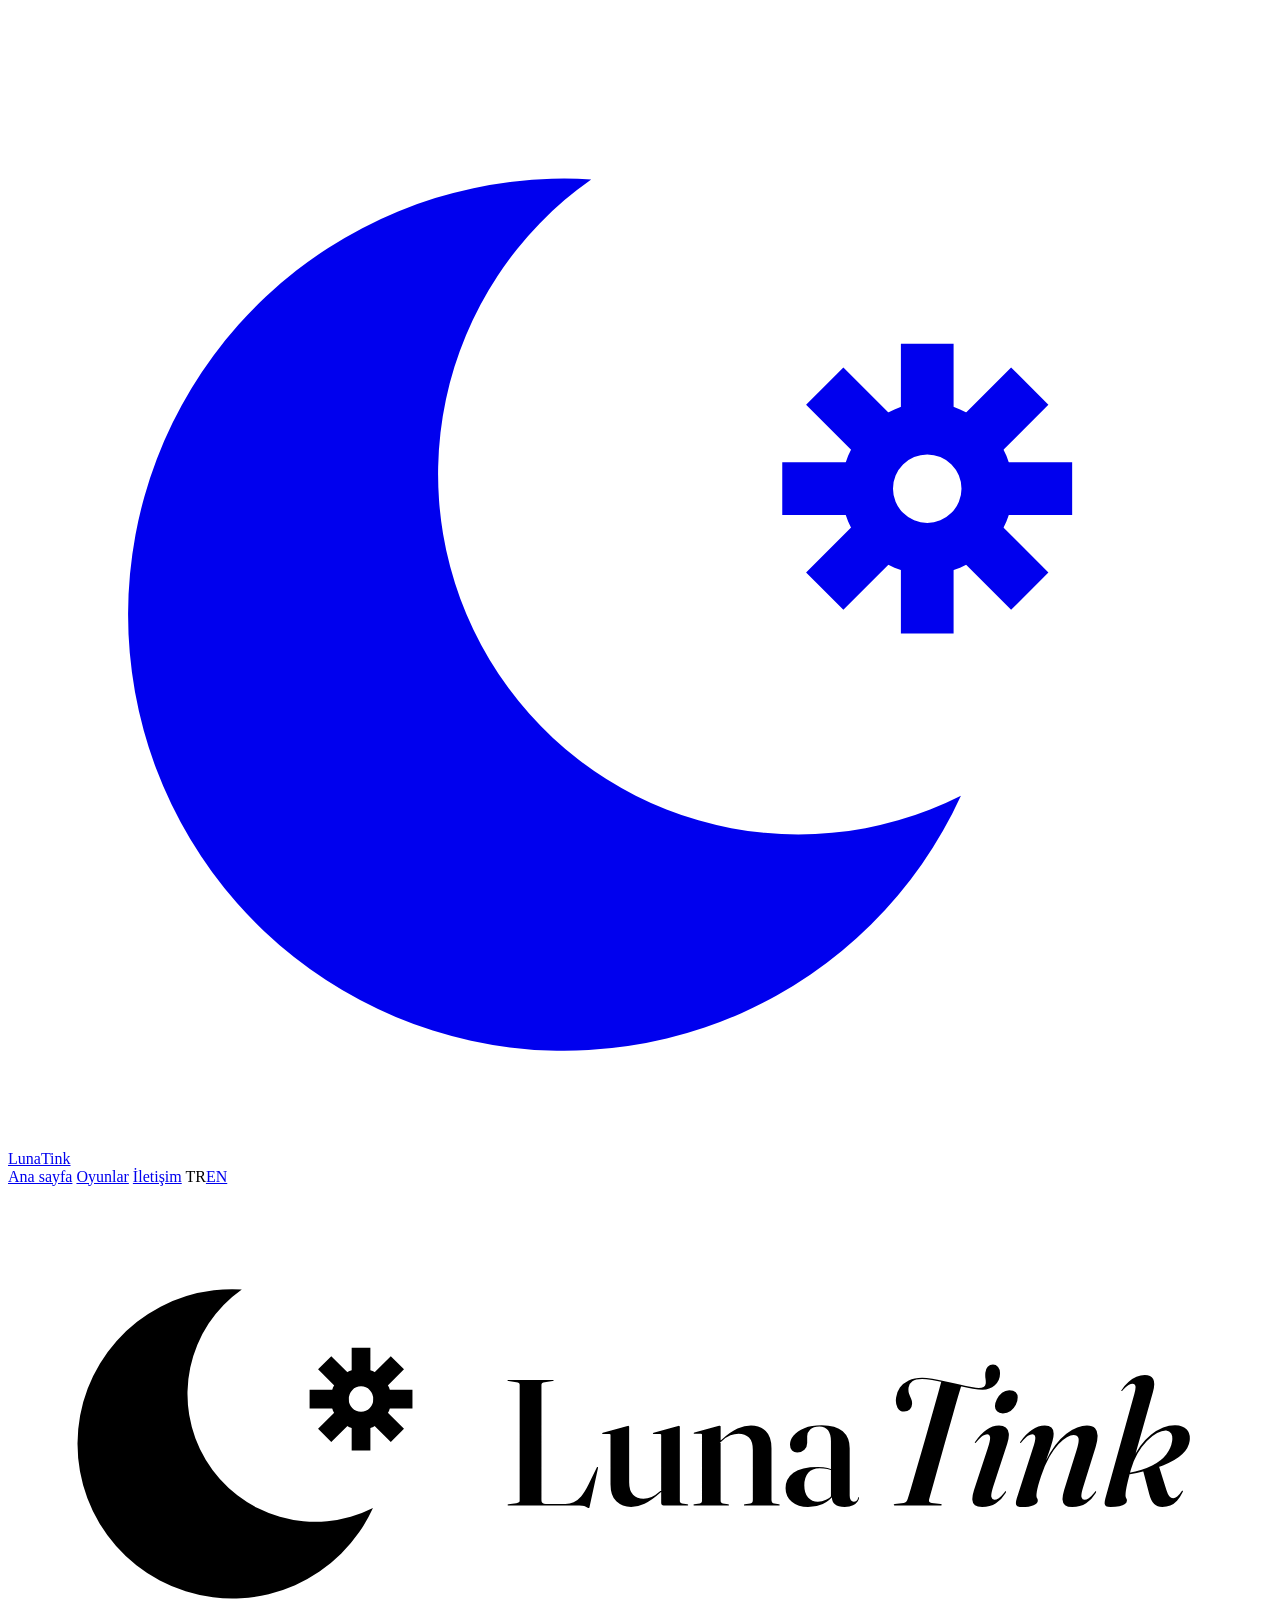
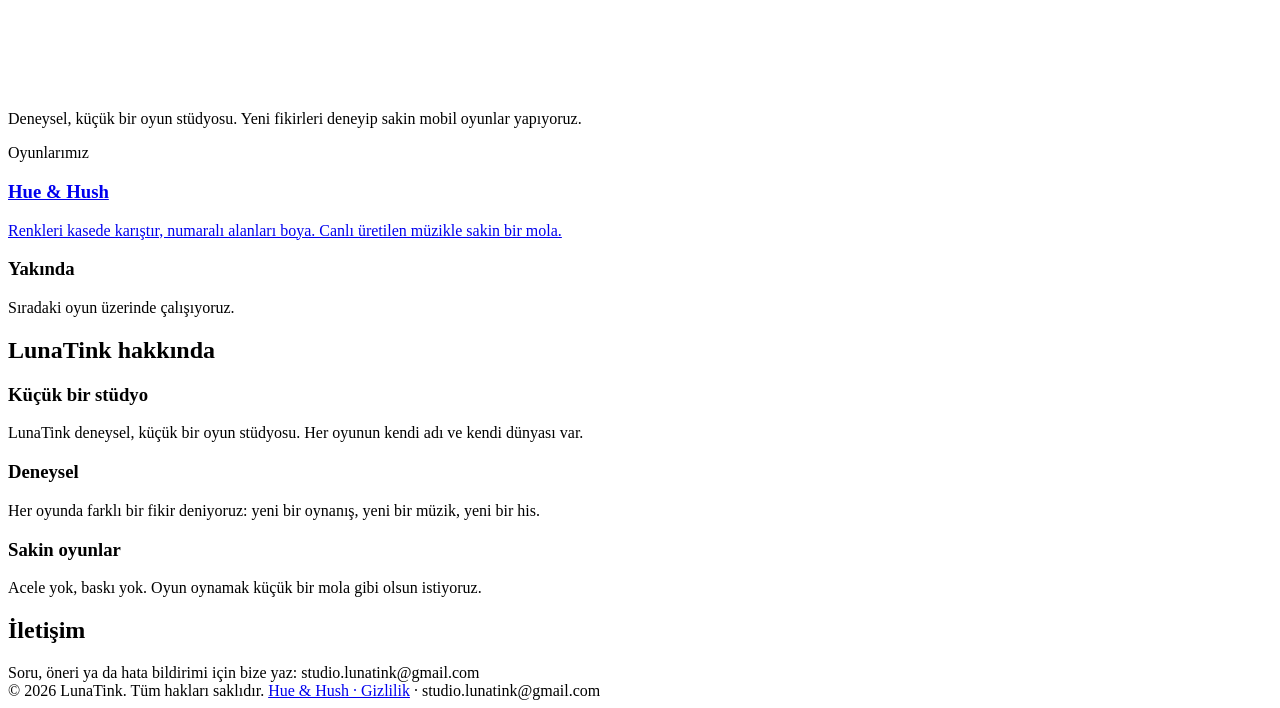
==== index.html @ 4325a214 "Add files via upload" ====
<!doctype html>
<html lang="tr">
<head>
<meta charset="utf-8">
<meta name="viewport" content="width=device-width,initial-scale=1,viewport-fit=cover">
<title>LunaTink · Deneysel, küçük bir oyun stüdyosu</title>
<meta name="description" content="Deneysel, küçük bir oyun stüdyosu. Yeni fikirleri deneyip sakin mobil oyunlar yapıyoruz.">
<meta property="og:title" content="LunaTink · Deneysel, küçük bir oyun stüdyosu">
<meta property="og:description" content="Deneysel, küçük bir oyun stüdyosu. Yeni fikirleri deneyip sakin mobil oyunlar yapıyoruz.">
<meta property="og:image" content="assets/og-image.png">
<meta name="theme-color" content="#1c1a3a">
<link rel="alternate" hreflang="en" href="en/index.html">
<link rel="icon" href="assets/favicon.svg" type="image/svg+xml">
<link rel="icon" href="assets/favicon-48.png" sizes="48x48" type="image/png">
<link rel="apple-touch-icon" href="assets/icon-192.png">
<link rel="preconnect" href="https://fonts.googleapis.com">
<link rel="preconnect" href="https://fonts.gstatic.com" crossorigin>
<link rel="stylesheet" href="https://fonts.googleapis.com/css2?family=Fraunces:opsz,wght@9..144,500;9..144,700&family=Outfit:wght@400;600;700&display=swap">
<link rel="stylesheet" href="assets/style.css">
</head>
<body>
<header class="wrap top">
  <a class="brand" href="index.html"><svg class="sym" viewBox="0 0 200 180" aria-hidden="true"><path d="M150.78 124.63 A69.00 69.00 0 1 1 92.28 27.13 A57.00 57.00 0 0 0 150.78 124.63Z" fill="currentColor"/><path d="M141.28 53.11 L149.62 53.11 L149.62 64.58 L141.28 64.58Z M158.72 56.88 L164.62 62.78 L156.51 70.89 L150.61 64.99Z M168.38 71.88 L168.38 80.22 L156.92 80.22 L156.92 71.88Z M164.62 89.32 L158.72 95.22 L150.61 87.11 L156.51 81.21Z M149.62 98.98 L141.28 98.98 L141.28 87.52 L149.62 87.52Z M132.18 95.22 L126.28 89.32 L134.39 81.21 L140.29 87.11Z M122.51 80.22 L122.51 71.88 L133.98 71.88 L133.98 80.22Z M126.28 62.78 L132.18 56.88 L140.29 64.99 L134.39 70.89Z" fill="currentColor"/><path d="M131.90 76.05 a13.55 13.55 0 1 0 27.11 0 a13.55 13.55 0 1 0 -27.11 0Z M140.03 76.05 a5.42 5.42 0 1 1 10.84 0 a5.42 5.42 0 1 1 -10.84 0Z" fill="currentColor" fill-rule="evenodd"/></svg><span>LunaTink</span></a>
  <nav aria-label="Menu">
    <a href="index.html" aria-current="page">Ana sayfa</a>
    <a href="oyunlar.html">Oyunlar</a>
    <a href="index.html#contact">İletişim</a>
    <span class="lang"><span>TR</span><a href="en/index.html" hreflang="en">EN</a></span>
  </nav>
</header>
<main class="wrap">
<section class="hero"><svg class="logo" viewBox="0 0 451 180" role="img" aria-label="LunaTink"><path d="M130.22 114.91 A55.20 55.20 0 1 1 83.42 36.91 A45.60 45.60 0 0 0 130.22 114.91Z" fill="currentColor"/><path d="M122.62 57.69 L129.30 57.69 L129.30 66.87 L122.62 66.87Z M136.58 60.71 L141.29 65.42 L134.81 71.91 L130.09 67.19Z M144.31 72.70 L144.31 79.38 L135.13 79.38 L135.13 72.70Z M141.29 86.66 L136.58 91.37 L130.09 84.89 L134.81 80.17Z M129.30 94.39 L122.62 94.39 L122.62 85.21 L129.30 85.21Z M115.34 91.37 L110.63 86.66 L117.11 80.17 L121.83 84.89Z M107.61 79.38 L107.61 72.70 L116.79 72.70 L116.79 79.38Z M110.63 65.42 L115.34 60.71 L121.83 67.19 L117.11 71.91Z" fill="currentColor"/><path d="M115.12 76.04 a10.84 10.84 0 1 0 21.68 0 a10.84 10.84 0 1 0 -21.68 0Z M121.62 76.04 a4.34 4.34 0 1 1 8.67 0 a4.34 4.34 0 1 1 -8.67 0Z" fill="currentColor" fill-rule="evenodd"/><path d="M194.304 69.616 191.52 70.032Q190.944 70.096 190.64 70.304Q190.336 70.512 190.336 70.896V112.144Q190.336 112.816 190.736 113.12Q191.136 113.424 191.904 113.424H198.912Q200.448 113.424 201.808 112.84800000000001Q203.168 112.272 204.48000000000002 110.768Q205.792 109.264 207.168 106.448L210.048 100.496Q210.144 100.336 210.208 100.27199999999999Q210.272 100.208 210.368 100.24Q210.496 100.24 210.52800000000002 100.368Q210.56 100.496 210.496 100.72L207.552 114.256Q207.456 114.672 207.40800000000002 114.78399999999999Q207.36 114.896 207.264 114.896Q207.072 114.896 206.656 114.672Q206.24 114.448 205.584 114.22399999999999Q204.928 114.0 203.904 114.0H178.528Q178.4 114.0 178.32 113.936Q178.24 113.872 178.24 113.808Q178.24 113.616 178.592 113.584L181.376 113.168Q181.984 113.072 182.272 112.88Q182.56 112.688 182.56 112.304V70.896Q182.56 70.512 182.272 70.304Q181.984 70.096 181.376 70.032L178.592 69.616Q178.24 69.55199999999999 178.24 69.392Q178.24 69.29599999999999 178.32 69.24799999999999Q178.4 69.19999999999999 178.528 69.19999999999999H194.368Q194.528 69.19999999999999 194.59199999999998 69.24799999999999Q194.656 69.29599999999999 194.656 69.392Q194.656 69.55199999999999 194.304 69.616ZM233.056 113.008V108.944V108.784V88.88Q233.056 88.688 232.96 88.592Q232.864 88.496 232.64 88.496H230.368Q230.24 88.496 230.176 88.43199999999999Q230.112 88.368 230.112 88.27199999999999Q230.112 88.176 230.176 88.128Q230.24 88.08 230.368 88.048L238.784 85.68Q239.04 85.616 239.152 85.6Q239.264 85.584 239.392 85.584Q239.552 85.584 239.632 85.68Q239.712 85.776 239.712 85.936V112.304Q239.712 112.688 239.88799999999998 112.928Q240.064 113.168 240.48 113.264L242.368 113.552Q242.56 113.584 242.624 113.648Q242.688 113.712 242.688 113.808Q242.688 113.872 242.624 113.936Q242.56 114.0 242.432 114.0H233.92Q233.504 114.0 233.28 113.744Q233.056 113.488 233.056 113.008ZM214.976 106.384V88.88Q214.976 88.688 214.88 88.592Q214.784 88.496 214.56 88.496H212.256Q212.128 88.496 212.064 88.43199999999999Q212.0 88.368 212.0 88.27199999999999Q212.0 88.176 212.07999999999998 88.128Q212.16 88.08 212.256 88.048L220.736 85.68Q220.992 85.616 221.10399999999998 85.6Q221.216 85.584 221.312 85.584Q221.472 85.584 221.55200000000002 85.68Q221.632 85.776 221.632 85.936V105.712Q221.632 108.752 223.024 110.16Q224.416 111.568 226.72 111.568Q228.16 111.568 229.648 110.94399999999999Q231.136 110.32 232.64 108.944L233.728 107.952L234.016 108.272L232.89600000000002 109.264Q229.664 112.176 227.12 113.344Q224.576 114.512 222.336 114.512Q219.136 114.512 217.05599999999998 112.52799999999999Q214.976 110.544 214.976 106.384ZM254.27200000000002 85.872V112.304Q254.27200000000002 112.688 254.464 112.928Q254.656 113.168 255.04000000000002 113.264L256.928 113.552Q257.248 113.616 257.248 113.808Q257.248 114.0 256.992 114.0H244.8Q244.73600000000002 114.0 244.656 113.936Q244.57600000000002 113.872 244.57600000000002 113.808Q244.57600000000002 113.744 244.64000000000001 113.68Q244.704 113.616 244.864 113.584L246.848 113.264Q247.264 113.168 247.44 112.928Q247.616 112.688 247.616 112.336V88.816Q247.616 88.624 247.536 88.52799999999999Q247.45600000000002 88.432 247.23200000000003 88.432H244.92800000000003Q244.8 88.432 244.73600000000002 88.368Q244.67200000000003 88.304 244.67200000000003 88.208Q244.67200000000003 88.112 244.752 88.064Q244.83200000000002 88.01599999999999 244.92800000000003 87.984L253.376 85.616Q253.632 85.55199999999999 253.74400000000003 85.536Q253.85600000000002 85.52 253.95200000000003 85.52Q254.11200000000002 85.52 254.192 85.616Q254.27200000000002 85.712 254.27200000000002 85.872ZM253.66400000000002 91.952 253.376 91.664 254.496 90.64Q257.76 87.696 260.304 86.56Q262.848 85.424 265.088 85.424Q268.288 85.424 270.352 87.392Q272.416 89.36 272.416 93.55199999999999V112.08Q272.416 112.592 272.672 112.912Q272.928 113.232 273.44 113.328L275.072 113.584Q275.232 113.616 275.29600000000005 113.664Q275.36 113.712 275.36 113.808Q275.36 113.872 275.29600000000005 113.936Q275.232 114.0 275.10400000000004 114.0H262.848Q262.56 114.0 262.56 113.808Q262.56 113.616 262.91200000000003 113.552L264.86400000000003 113.264Q265.408 113.168 265.584 112.84800000000001Q265.76 112.528 265.76 112.08V94.224Q265.76 91.152 264.384 89.75999999999999Q263.00800000000004 88.368 260.672 88.368Q259.232 88.368 257.76 88.976Q256.288 89.584 254.752 90.992ZM293.95200000000006 111.024V110.768L293.63200000000006 111.056V91.12Q293.63200000000006 88.52799999999999 292.59200000000004 87.16799999999999Q291.552 85.80799999999999 289.53600000000006 85.80799999999999Q287.29600000000005 85.80799999999999 286.22400000000005 86.89599999999999Q285.15200000000004 87.984 285.15200000000004 89.264V91.664Q285.15200000000004 93.104 284.1600000000001 94.08Q283.16800000000006 95.056 281.6 95.056Q280.48 95.056 279.744 94.352Q279.00800000000004 93.648 279.00800000000004 92.24Q279.00800000000004 90.576 280.30400000000003 89.008Q281.6 87.44 284.12800000000004 86.416Q286.65600000000006 85.392 290.336 85.392Q295.36 85.392 297.84000000000003 87.55199999999999Q300.32000000000005 89.712 300.32000000000005 93.616V110.416Q300.32000000000005 111.632 300.73600000000005 112.16Q301.15200000000004 112.688 301.76000000000005 112.688Q302.336 112.688 302.784 112.336Q303.232 111.984 303.32800000000003 111.216Q303.36 111.088 303.408 111.056Q303.456 111.024 303.48800000000006 111.024Q303.58400000000006 111.024 303.61600000000004 111.056Q303.648 111.088 303.648 111.216Q303.648 111.76 303.136 112.54400000000001Q302.624 113.328 301.504 113.936Q300.384 114.544 298.528 114.544Q296.16 114.544 295.05600000000004 113.568Q293.95200000000006 112.592 293.95200000000006 111.024ZM277.44000000000005 107.824Q277.44000000000005 104.432 280.24 102.336Q283.04 100.24 288.96000000000004 100.24Q291.07200000000006 100.24 292.44800000000004 100.63999999999999Q293.824 101.03999999999999 294.97600000000006 101.648L294.752 101.872Q293.6 101.328 292.35200000000003 101.00800000000001Q291.10400000000004 100.688 289.56800000000004 100.688Q286.944 100.688 285.53600000000006 102.32Q284.12800000000004 103.952 284.12800000000004 106.832Q284.12800000000004 109.616 285.47200000000004 111.136Q286.81600000000003 112.656 288.96000000000004 112.656Q290.432 112.656 291.872 111.98400000000001Q293.312 111.312 294.27200000000005 110.064L294.59200000000004 110.256Q293.184 112.336 290.736 113.45599999999999Q288.288 114.576 285.47200000000004 114.576Q281.88800000000003 114.576 279.66400000000004 112.68799999999999Q277.44000000000005 110.8 277.44000000000005 107.824Z" fill="currentColor"/><path d="M326.15999999999997 68.432Q327.568 68.432 329.808 68.80000000000001Q332.048 69.168 334.608 69.712Q337.168 70.256 339.568 70.8Q341.968 71.344 343.808 71.71199999999999Q345.648 72.08 346.352 72.08Q347.472 72.08 348.096 71.696Q348.71999999999997 71.312 348.848 70.544Q348.944 69.80799999999999 348.784 68.816Q348.624 67.824 348.71999999999997 66.64Q348.816 65.29599999999999 349.568 64.512Q350.32 63.728 351.44 63.728Q352.528 63.728 353.264 64.592Q354.0 65.45599999999999 353.968 66.928Q353.936 69.52 352.11199999999997 71.104Q350.288 72.688 347.76 72.688Q346.384 72.688 344.224 72.304Q342.06399999999996 71.92 339.52 71.344Q336.976 70.768 334.432 70.19200000000001Q331.888 69.616 329.712 69.232Q327.536 68.848 326.128 68.848Q323.856 68.848 322.688 69.632Q321.52 70.416 321.328 71.888Q321.168 73.19999999999999 321.504 74.14399999999999Q321.84 75.088 322.24 75.92Q322.64 76.75200000000001 322.576 77.80799999999999Q322.544 78.99199999999999 321.76 79.75999999999999Q320.976 80.52799999999999 319.664 80.49600000000001Q318.192 80.464 317.376 79.088Q316.56 77.71199999999999 316.88 75.47200000000001Q317.104 73.488 318.24 71.904Q319.376 70.32 321.376 69.376Q323.376 68.432 326.15999999999997 68.432ZM328.71999999999997 111.568Q328.496 112.304 328.72 112.688Q328.944 113.072 329.584 113.136L332.752 113.488Q333.168 113.52 333.168 113.744Q333.168 113.872 333.08799999999997 113.936Q333.008 114.0 332.784 114.0H316.4Q316.24 114.0 316.144 113.936Q316.048 113.872 316.048 113.776Q316.048 113.616 316.15999999999997 113.568Q316.272 113.52 316.464 113.488L319.568 113.136Q320.144 113.072 320.48 112.70400000000001Q320.816 112.336 321.04 111.632Q321.488 110.192 322.256 107.584Q323.024 104.976 323.98400000000004 101.632Q324.944 98.288 326.03200000000004 94.544Q327.12 90.8 328.176 87.03999999999999Q329.23199999999997 83.28 330.192 79.888Q331.152 76.49600000000001 331.904 73.82400000000001Q332.656 71.152 333.072 69.616L340.176 71.152Q339.69599999999997 72.688 338.928 75.31200000000001Q338.15999999999997 77.936 337.23199999999997 81.232Q336.304 84.52799999999999 335.28 88.14399999999999Q334.256 91.75999999999999 333.248 95.344Q332.24 98.928 331.36 102.128Q330.48 105.328 329.79200000000003 107.77600000000001Q329.104 110.224 328.71999999999997 111.568ZM351.536 107.216Q350.64 110.032 350.88 111.008Q351.12 111.984 351.952 111.984Q352.656 111.984 353.504 111.40799999999999Q354.352 110.832 355.59999999999997 109.264Q355.76 109.04 355.84000000000003 108.96000000000001Q355.92 108.88 356.01599999999996 108.912Q356.144 108.944 356.128 109.104Q356.11199999999997 109.264 355.952 109.55199999999999Q354.608 111.824 352.512 113.184Q350.416 114.544 347.568 114.544Q345.872 114.544 345.00800000000004 113.904Q344.144 113.264 344.08 111.91999999999999Q344.01599999999996 110.576 344.656 108.528L349.616 93.456Q350.544 90.64 350.4 89.6Q350.256 88.56 349.36 88.56Q348.688 88.56 347.808 89.136Q346.928 89.712 345.456 91.408Q345.328 91.568 345.23199999999997 91.632Q345.13599999999997 91.696 345.03999999999996 91.664Q344.944 91.632 344.976 91.536Q345.008 91.44 345.104 91.28Q346.832 88.56 349.056 87.024Q351.28 85.488 353.616 85.488Q355.12 85.488 356.01599999999996 86.176Q356.912 86.864 357.08799999999997 88.304Q357.264 89.744 356.52799999999996 91.984ZM354.96 81.136Q353.616 81.136 352.88 80.416Q352.144 79.696 352.144 78.608Q352.144 77.45599999999999 352.832 76.112Q353.52 74.768 354.672 73.80799999999999Q355.824 72.848 357.264 72.848Q358.864 72.848 359.568 73.568Q360.272 74.288 360.272 75.344Q360.272 76.72 359.6 78.048Q358.928 79.376 357.744 80.256Q356.56 81.136 354.96 81.136ZM361.168 91.664Q361.072 91.632 361.10400000000004 91.52000000000001Q361.136 91.408 361.232 91.28Q362.96000000000004 88.56 365.29600000000005 87.024Q367.632 85.488 369.93600000000004 85.488Q371.504 85.488 372.30400000000003 86.19200000000001Q373.10400000000004 86.896 373.10400000000004 88.368Q373.10400000000004 89.424 372.70400000000006 90.928Q372.30400000000003 92.432 371.76 94.0Q371.216 95.568 370.752 96.864Q370.288 98.16 370.16 98.832L369.968 98.768Q371.696 95.024 373.664 92.48Q375.632 89.936 377.632 88.4Q379.632 86.864 381.52 86.176Q383.408 85.488 384.976 85.488Q386.96000000000004 85.488 387.87200000000007 86.432Q388.78400000000005 87.376 388.78400000000005 89.088Q388.78400000000005 90.8 388.08000000000004 93.136L383.696 107.216Q382.76800000000003 110.128 383.04 111.056Q383.312 111.984 384.112 111.984Q384.78400000000005 111.984 385.63200000000006 111.40799999999999Q386.48 110.832 387.728 109.264Q387.92 109.04 388.0 108.96000000000001Q388.08000000000004 108.88 388.17600000000004 108.912Q388.27200000000005 108.944 388.25600000000003 109.104Q388.24 109.264 388.112 109.55199999999999Q386.76800000000003 111.824 384.688 113.184Q382.608 114.544 379.728 114.544Q378.03200000000004 114.544 377.168 113.888Q376.30400000000003 113.232 376.25600000000003 111.904Q376.208 110.576 376.81600000000003 108.528L381.29600000000005 94.224Q382.288 91.056 381.93600000000004 89.952Q381.584 88.848 380.17600000000004 88.848Q379.24800000000005 88.848 377.82400000000007 89.632Q376.40000000000003 90.416 374.784 92.16Q373.168 93.904 371.552 96.72Q369.93600000000004 99.536 368.59200000000004 103.536Q367.952 105.456 367.6 106.80000000000001Q367.24800000000005 108.144 367.10400000000004 109.04Q366.96000000000004 109.936 366.96000000000004 110.48Q366.96000000000004 111.056 367.20000000000005 111.408Q367.44000000000005 111.76 367.44000000000005 112.272Q367.44000000000005 113.232 365.93600000000004 113.888Q364.432 114.544 361.776 114.544Q360.048 114.544 359.744 113.824Q359.44 113.104 359.92 111.504L365.744 93.424Q366.704 90.576 366.528 89.568Q366.35200000000003 88.56 365.488 88.56Q364.81600000000003 88.56 363.93600000000004 89.136Q363.05600000000004 89.712 361.584 91.408Q361.456 91.568 361.36 91.632Q361.264 91.696 361.168 91.664ZM401.904 74.16 391.536 111.536Q391.248 112.656 391.28 113.31200000000001Q391.31199999999995 113.968 391.808 114.256Q392.304 114.544 393.424 114.544Q395.248 114.544 396.544 114.256Q397.84 113.968 398.544 113.456Q399.248 112.944 399.248 112.208Q399.248 111.728 398.99199999999996 111.376Q398.736 111.024 398.736 110.416Q398.736 109.68 398.88 108.688Q399.024 107.696 399.44 105.92Q399.856 104.144 400.656 101.168Q401.52 98.032 403.024 95.44Q404.52799999999996 92.848 406.36799999999994 90.99199999999999Q408.20799999999997 89.136 410.01599999999996 88.176Q411.82399999999996 87.21600000000001 413.23199999999997 87.28Q414.47999999999996 87.376 415.03999999999996 88.336Q415.59999999999997 89.29599999999999 415.376 90.992Q414.99199999999996 93.55199999999999 413.28 95.792Q411.568 98.032 408.256 99.72800000000001Q404.94399999999996 101.424 399.76 102.416L399.856 102.928Q407.44 101.55199999999999 412.11199999999997 99.71199999999999Q416.784 97.872 419.03999999999996 95.664Q421.296 93.456 421.616 90.992Q421.96799999999996 88.368 420.592 86.896Q419.216 85.424 416.56 85.328Q414.416 85.264 412.15999999999997 86.16Q409.904 87.056 407.808 88.75200000000001Q405.712 90.44800000000001 404.01599999999996 92.768Q402.32 95.088 401.296 97.872L401.936 96.848L408.52799999999996 73.52Q408.976 71.92 408.99199999999996 70.768Q409.008 69.616 408.60799999999995 68.88Q408.20799999999997 68.144 407.456 67.808Q406.704 67.47200000000001 405.616 67.47200000000001Q404.144 67.47200000000001 402.64 68.096Q401.13599999999997 68.72 399.77599999999995 69.92Q398.416 71.12 397.35999999999996 72.75200000000001Q397.264 72.88 397.23199999999997 72.99199999999999Q397.2 73.104 397.296 73.136Q397.392 73.168 397.504 73.104Q397.616 73.03999999999999 397.712 72.88Q398.99199999999996 71.50399999999999 399.82399999999996 71.024Q400.656 70.544 401.296 70.544Q402.032 70.544 402.256 71.312Q402.47999999999996 72.08 401.904 74.16ZM404.976 101.424 407.216 110.0Q407.856 112.464 408.976 113.50399999999999Q410.096 114.544 411.856 114.544Q413.424 114.544 414.71999999999997 114.01599999999999Q416.01599999999996 113.488 417.12 112.288Q418.224 111.088 419.18399999999997 109.072Q419.248 108.912 419.248 108.832Q419.248 108.752 419.152 108.72Q419.08799999999997 108.656 418.99199999999996 108.70400000000001Q418.89599999999996 108.752 418.832 108.848Q417.936 110.256 417.18399999999997 110.816Q416.43199999999996 111.376 415.728 111.376Q414.928 111.376 414.368 110.72Q413.808 110.064 413.328 108.496L410.57599999999996 99.696Z" fill="currentColor"/></svg><p>Deneysel, küçük bir oyun stüdyosu. Yeni fikirleri deneyip sakin mobil oyunlar yapıyoruz.</p></section>
<section class="section"><span class="eyebrow">Oyunlarımız</span><div class="games">
  <a class="game" href="hue-and-hush.html"><div class="ic" role="img" aria-label="Hue &amp; Hush"></div><h3>Hue &amp; Hush</h3><p>Renkleri kasede karıştır, numaralı alanları boya. Canlı üretilen müzikle sakin bir mola.</p></a>
  <div class="game soon"><div class="ic"></div><h3>Yakında</h3><p>Sıradaki oyun üzerinde çalışıyoruz.</p></div>
</div></section>
<section class="section"><h2>LunaTink hakkında</h2><div class="about"><div><h3>Küçük bir stüdyo</h3><p>LunaTink deneysel, küçük bir oyun stüdyosu. Her oyunun kendi adı ve kendi dünyası var.</p></div><div><h3>Deneysel</h3><p>Her oyunda farklı bir fikir deniyoruz: yeni bir oynanış, yeni bir müzik, yeni bir his.</p></div><div><h3>Sakin oyunlar</h3><p>Acele yok, baskı yok. Oyun oynamak küçük bir mola gibi olsun istiyoruz.</p></div></div></section>
<section class="section" id="contact"><h2>İletişim</h2><p style="margin:0;color:var(--soft)">Soru, öneri ya da hata bildirimi için bize yaz: <span class="mail">studio.lunatink@gmail.com</span></p></section>
</main>
<footer><div class="wrap">
  <span>© 2026 LunaTink. Tüm hakları saklıdır.</span>
  <span><a href="hue-and-hush-gizlilik.html">Hue &amp; Hush · Gizlilik</a> · <span class="mail">studio.lunatink@gmail.com</span></span>
</div></footer>
</body>
</html>
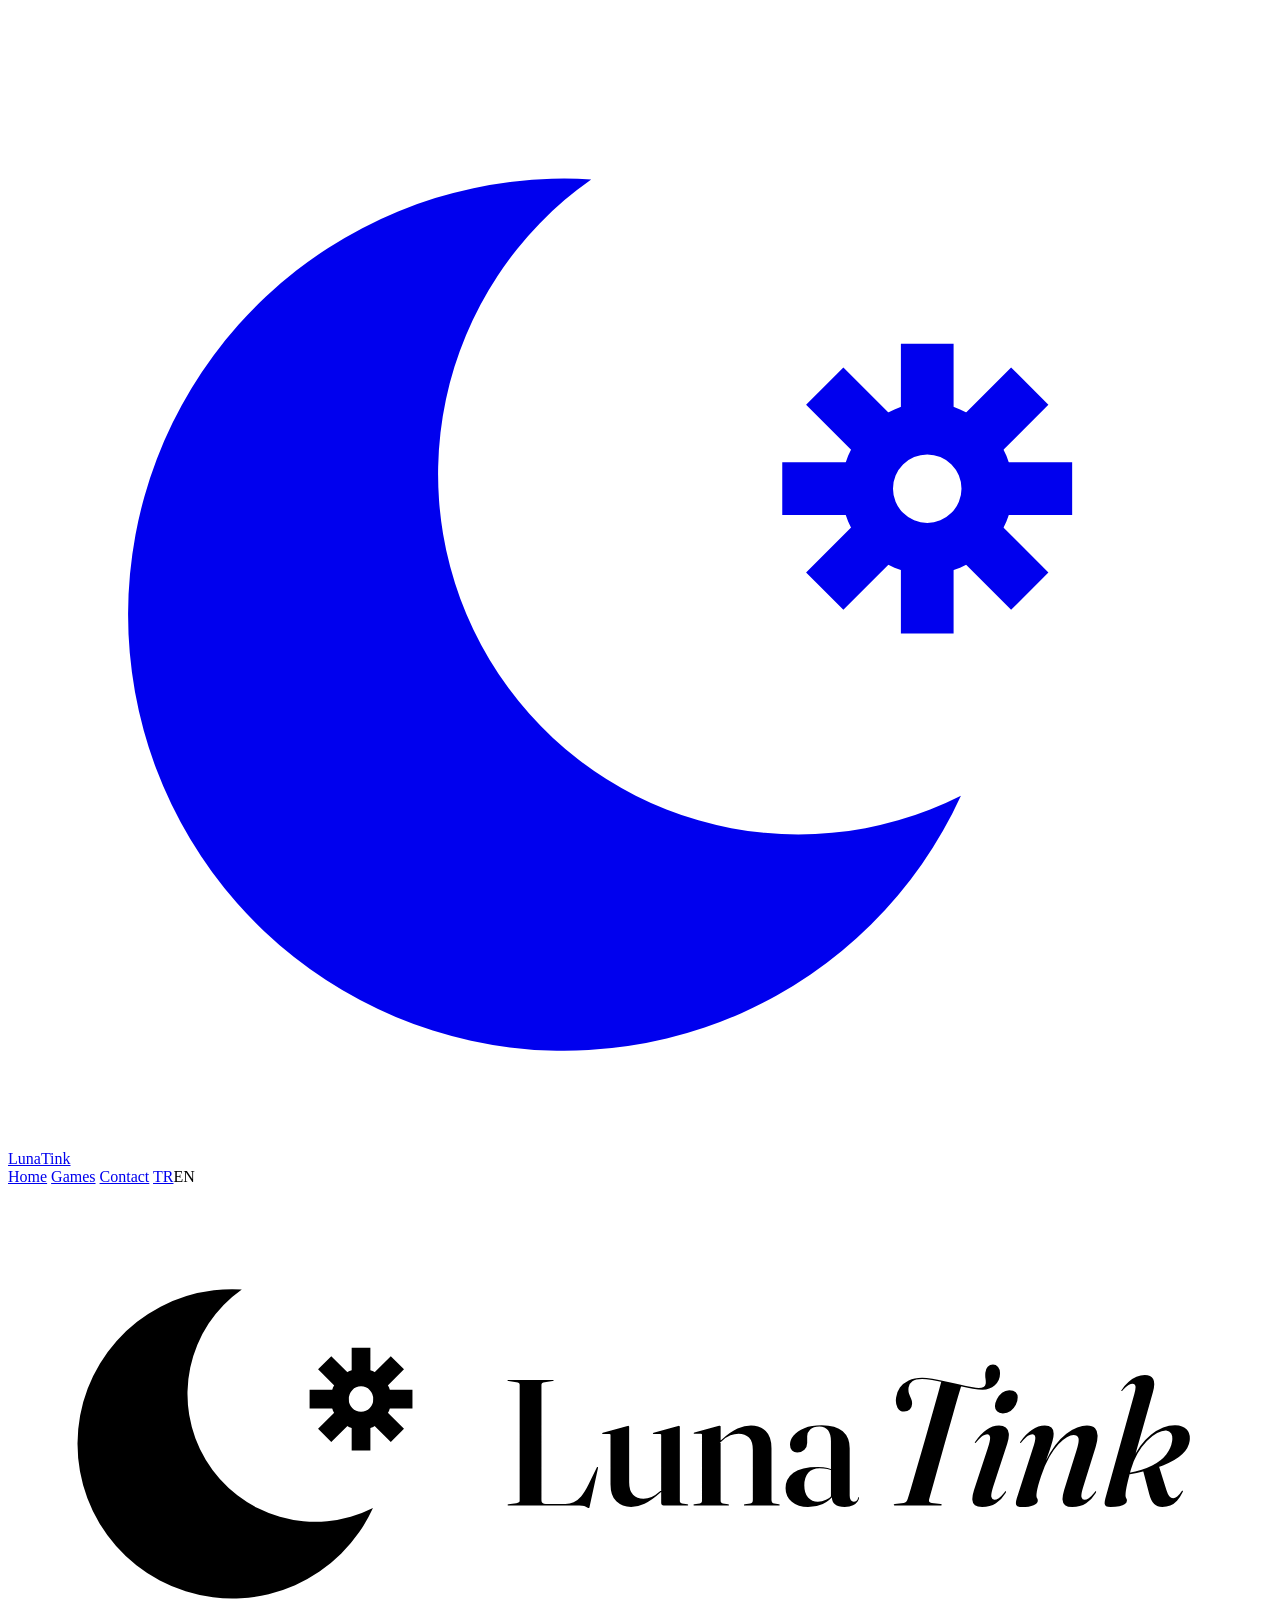
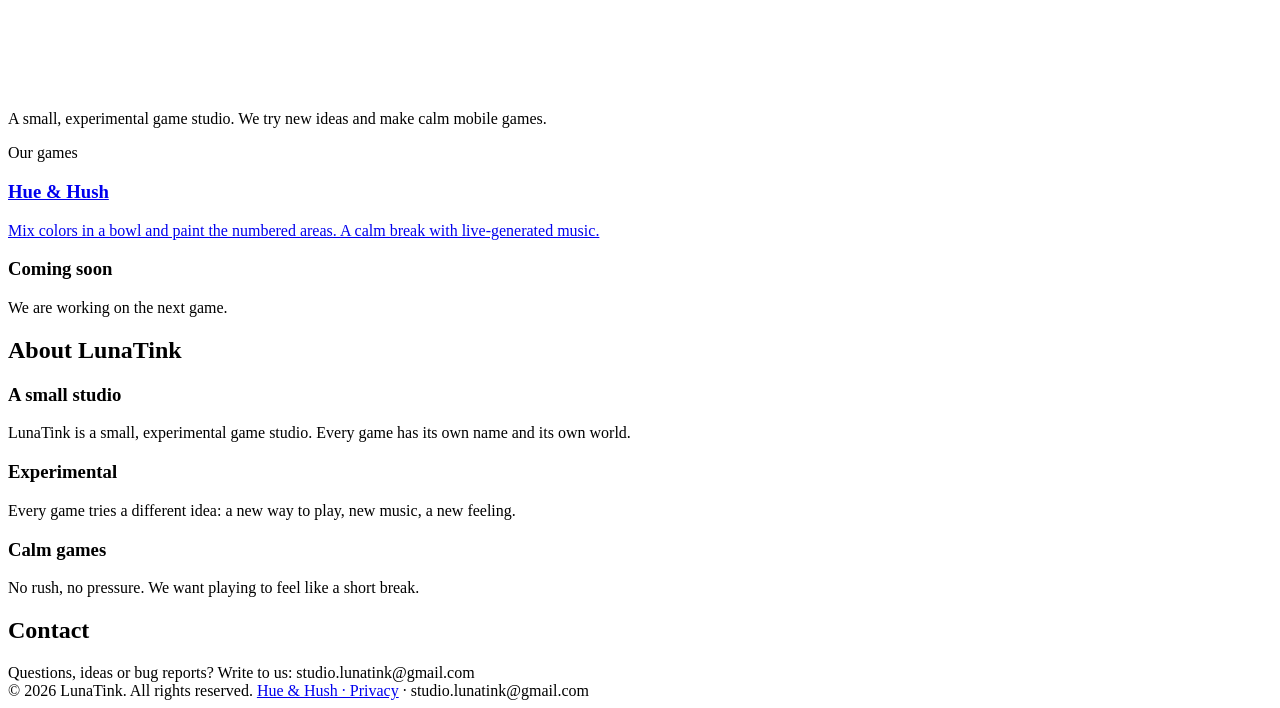
==== commit 4d3e4607: "Add files via upload" ====
--- a/index.html
+++ b/index.html
@@ -1,45 +1,45 @@
 <!doctype html>
-<html lang="tr">
+<html lang="en">
 <head>
 <meta charset="utf-8">
 <meta name="viewport" content="width=device-width,initial-scale=1,viewport-fit=cover">
-<title>LunaTink · Deneysel, küçük bir oyun stüdyosu</title>
-<meta name="description" content="Deneysel, küçük bir oyun stüdyosu. Yeni fikirleri deneyip sakin mobil oyunlar yapıyoruz.">
-<meta property="og:title" content="LunaTink · Deneysel, küçük bir oyun stüdyosu">
-<meta property="og:description" content="Deneysel, küçük bir oyun stüdyosu. Yeni fikirleri deneyip sakin mobil oyunlar yapıyoruz.">
-<meta property="og:image" content="assets/og-image.png">
+<title>LunaTink · A small, experimental game studio</title>
+<meta name="description" content="A small, experimental game studio. We try new ideas and make calm mobile games.">
+<meta property="og:title" content="LunaTink · A small, experimental game studio">
+<meta property="og:description" content="A small, experimental game studio. We try new ideas and make calm mobile games.">
+<meta property="og:image" content="../assets/og-image.png">
 <meta name="theme-color" content="#1c1a3a">
-<link rel="alternate" hreflang="en" href="en/index.html">
-<link rel="icon" href="assets/favicon.svg" type="image/svg+xml">
-<link rel="icon" href="assets/favicon-48.png" sizes="48x48" type="image/png">
-<link rel="apple-touch-icon" href="assets/icon-192.png">
+<link rel="alternate" hreflang="tr" href="../index.html">
+<link rel="icon" href="../assets/favicon.svg" type="image/svg+xml">
+<link rel="icon" href="../assets/favicon-48.png" sizes="48x48" type="image/png">
+<link rel="apple-touch-icon" href="../assets/icon-192.png">
 <link rel="preconnect" href="https://fonts.googleapis.com">
 <link rel="preconnect" href="https://fonts.gstatic.com" crossorigin>
 <link rel="stylesheet" href="https://fonts.googleapis.com/css2?family=Fraunces:opsz,wght@9..144,500;9..144,700&family=Outfit:wght@400;600;700&display=swap">
-<link rel="stylesheet" href="assets/style.css">
+<link rel="stylesheet" href="../assets/style.css">
 </head>
 <body>
 <header class="wrap top">
   <a class="brand" href="index.html"><svg class="sym" viewBox="0 0 200 180" aria-hidden="true"><path d="M150.78 124.63 A69.00 69.00 0 1 1 92.28 27.13 A57.00 57.00 0 0 0 150.78 124.63Z" fill="currentColor"/><path d="M141.28 53.11 L149.62 53.11 L149.62 64.58 L141.28 64.58Z M158.72 56.88 L164.62 62.78 L156.51 70.89 L150.61 64.99Z M168.38 71.88 L168.38 80.22 L156.92 80.22 L156.92 71.88Z M164.62 89.32 L158.72 95.22 L150.61 87.11 L156.51 81.21Z M149.62 98.98 L141.28 98.98 L141.28 87.52 L149.62 87.52Z M132.18 95.22 L126.28 89.32 L134.39 81.21 L140.29 87.11Z M122.51 80.22 L122.51 71.88 L133.98 71.88 L133.98 80.22Z M126.28 62.78 L132.18 56.88 L140.29 64.99 L134.39 70.89Z" fill="currentColor"/><path d="M131.90 76.05 a13.55 13.55 0 1 0 27.11 0 a13.55 13.55 0 1 0 -27.11 0Z M140.03 76.05 a5.42 5.42 0 1 1 10.84 0 a5.42 5.42 0 1 1 -10.84 0Z" fill="currentColor" fill-rule="evenodd"/></svg><span>LunaTink</span></a>
   <nav aria-label="Menu">
-    <a href="index.html" aria-current="page">Ana sayfa</a>
-    <a href="oyunlar.html">Oyunlar</a>
-    <a href="index.html#contact">İletişim</a>
-    <span class="lang"><span>TR</span><a href="en/index.html" hreflang="en">EN</a></span>
+    <a href="index.html" aria-current="page">Home</a>
+    <a href="games.html">Games</a>
+    <a href="index.html#contact">Contact</a>
+    <span class="lang"><a href="../index.html" hreflang="tr">TR</a><span>EN</span></span>
   </nav>
 </header>
 <main class="wrap">
-<section class="hero"><svg class="logo" viewBox="0 0 451 180" role="img" aria-label="LunaTink"><path d="M130.22 114.91 A55.20 55.20 0 1 1 83.42 36.91 A45.60 45.60 0 0 0 130.22 114.91Z" fill="currentColor"/><path d="M122.62 57.69 L129.30 57.69 L129.30 66.87 L122.62 66.87Z M136.58 60.71 L141.29 65.42 L134.81 71.91 L130.09 67.19Z M144.31 72.70 L144.31 79.38 L135.13 79.38 L135.13 72.70Z M141.29 86.66 L136.58 91.37 L130.09 84.89 L134.81 80.17Z M129.30 94.39 L122.62 94.39 L122.62 85.21 L129.30 85.21Z M115.34 91.37 L110.63 86.66 L117.11 80.17 L121.83 84.89Z M107.61 79.38 L107.61 72.70 L116.79 72.70 L116.79 79.38Z M110.63 65.42 L115.34 60.71 L121.83 67.19 L117.11 71.91Z" fill="currentColor"/><path d="M115.12 76.04 a10.84 10.84 0 1 0 21.68 0 a10.84 10.84 0 1 0 -21.68 0Z M121.62 76.04 a4.34 4.34 0 1 1 8.67 0 a4.34 4.34 0 1 1 -8.67 0Z" fill="currentColor" fill-rule="evenodd"/><path d="M194.304 69.616 191.52 70.032Q190.944 70.096 190.64 70.304Q190.336 70.512 190.336 70.896V112.144Q190.336 112.816 190.736 113.12Q191.136 113.424 191.904 113.424H198.912Q200.448 113.424 201.808 112.84800000000001Q203.168 112.272 204.48000000000002 110.768Q205.792 109.264 207.168 106.448L210.048 100.496Q210.144 100.336 210.208 100.27199999999999Q210.272 100.208 210.368 100.24Q210.496 100.24 210.52800000000002 100.368Q210.56 100.496 210.496 100.72L207.552 114.256Q207.456 114.672 207.40800000000002 114.78399999999999Q207.36 114.896 207.264 114.896Q207.072 114.896 206.656 114.672Q206.24 114.448 205.584 114.22399999999999Q204.928 114.0 203.904 114.0H178.528Q178.4 114.0 178.32 113.936Q178.24 113.872 178.24 113.808Q178.24 113.616 178.592 113.584L181.376 113.168Q181.984 113.072 182.272 112.88Q182.56 112.688 182.56 112.304V70.896Q182.56 70.512 182.272 70.304Q181.984 70.096 181.376 70.032L178.592 69.616Q178.24 69.55199999999999 178.24 69.392Q178.24 69.29599999999999 178.32 69.24799999999999Q178.4 69.19999999999999 178.528 69.19999999999999H194.368Q194.528 69.19999999999999 194.59199999999998 69.24799999999999Q194.656 69.29599999999999 194.656 69.392Q194.656 69.55199999999999 194.304 69.616ZM233.056 113.008V108.944V108.784V88.88Q233.056 88.688 232.96 88.592Q232.864 88.496 232.64 88.496H230.368Q230.24 88.496 230.176 88.43199999999999Q230.112 88.368 230.112 88.27199999999999Q230.112 88.176 230.176 88.128Q230.24 88.08 230.368 88.048L238.784 85.68Q239.04 85.616 239.152 85.6Q239.264 85.584 239.392 85.584Q239.552 85.584 239.632 85.68Q239.712 85.776 239.712 85.936V112.304Q239.712 112.688 239.88799999999998 112.928Q240.064 113.168 240.48 113.264L242.368 113.552Q242.56 113.584 242.624 113.648Q242.688 113.712 242.688 113.808Q242.688 113.872 242.624 113.936Q242.56 114.0 242.432 114.0H233.92Q233.504 114.0 233.28 113.744Q233.056 113.488 233.056 113.008ZM214.976 106.384V88.88Q214.976 88.688 214.88 88.592Q214.784 88.496 214.56 88.496H212.256Q212.128 88.496 212.064 88.43199999999999Q212.0 88.368 212.0 88.27199999999999Q212.0 88.176 212.07999999999998 88.128Q212.16 88.08 212.256 88.048L220.736 85.68Q220.992 85.616 221.10399999999998 85.6Q221.216 85.584 221.312 85.584Q221.472 85.584 221.55200000000002 85.68Q221.632 85.776 221.632 85.936V105.712Q221.632 108.752 223.024 110.16Q224.416 111.568 226.72 111.568Q228.16 111.568 229.648 110.94399999999999Q231.136 110.32 232.64 108.944L233.728 107.952L234.016 108.272L232.89600000000002 109.264Q229.664 112.176 227.12 113.344Q224.576 114.512 222.336 114.512Q219.136 114.512 217.05599999999998 112.52799999999999Q214.976 110.544 214.976 106.384ZM254.27200000000002 85.872V112.304Q254.27200000000002 112.688 254.464 112.928Q254.656 113.168 255.04000000000002 113.264L256.928 113.552Q257.248 113.616 257.248 113.808Q257.248 114.0 256.992 114.0H244.8Q244.73600000000002 114.0 244.656 113.936Q244.57600000000002 113.872 244.57600000000002 113.808Q244.57600000000002 113.744 244.64000000000001 113.68Q244.704 113.616 244.864 113.584L246.848 113.264Q247.264 113.168 247.44 112.928Q247.616 112.688 247.616 112.336V88.816Q247.616 88.624 247.536 88.52799999999999Q247.45600000000002 88.432 247.23200000000003 88.432H244.92800000000003Q244.8 88.432 244.73600000000002 88.368Q244.67200000000003 88.304 244.67200000000003 88.208Q244.67200000000003 88.112 244.752 88.064Q244.83200000000002 88.01599999999999 244.92800000000003 87.984L253.376 85.616Q253.632 85.55199999999999 253.74400000000003 85.536Q253.85600000000002 85.52 253.95200000000003 85.52Q254.11200000000002 85.52 254.192 85.616Q254.27200000000002 85.712 254.27200000000002 85.872ZM253.66400000000002 91.952 253.376 91.664 254.496 90.64Q257.76 87.696 260.304 86.56Q262.848 85.424 265.088 85.424Q268.288 85.424 270.352 87.392Q272.416 89.36 272.416 93.55199999999999V112.08Q272.416 112.592 272.672 112.912Q272.928 113.232 273.44 113.328L275.072 113.584Q275.232 113.616 275.29600000000005 113.664Q275.36 113.712 275.36 113.808Q275.36 113.872 275.29600000000005 113.936Q275.232 114.0 275.10400000000004 114.0H262.848Q262.56 114.0 262.56 113.808Q262.56 113.616 262.91200000000003 113.552L264.86400000000003 113.264Q265.408 113.168 265.584 112.84800000000001Q265.76 112.528 265.76 112.08V94.224Q265.76 91.152 264.384 89.75999999999999Q263.00800000000004 88.368 260.672 88.368Q259.232 88.368 257.76 88.976Q256.288 89.584 254.752 90.992ZM293.95200000000006 111.024V110.768L293.63200000000006 111.056V91.12Q293.63200000000006 88.52799999999999 292.59200000000004 87.16799999999999Q291.552 85.80799999999999 289.53600000000006 85.80799999999999Q287.29600000000005 85.80799999999999 286.22400000000005 86.89599999999999Q285.15200000000004 87.984 285.15200000000004 89.264V91.664Q285.15200000000004 93.104 284.1600000000001 94.08Q283.16800000000006 95.056 281.6 95.056Q280.48 95.056 279.744 94.352Q279.00800000000004 93.648 279.00800000000004 92.24Q279.00800000000004 90.576 280.30400000000003 89.008Q281.6 87.44 284.12800000000004 86.416Q286.65600000000006 85.392 290.336 85.392Q295.36 85.392 297.84000000000003 87.55199999999999Q300.32000000000005 89.712 300.32000000000005 93.616V110.416Q300.32000000000005 111.632 300.73600000000005 112.16Q301.15200000000004 112.688 301.76000000000005 112.688Q302.336 112.688 302.784 112.336Q303.232 111.984 303.32800000000003 111.216Q303.36 111.088 303.408 111.056Q303.456 111.024 303.48800000000006 111.024Q303.58400000000006 111.024 303.61600000000004 111.056Q303.648 111.088 303.648 111.216Q303.648 111.76 303.136 112.54400000000001Q302.624 113.328 301.504 113.936Q300.384 114.544 298.528 114.544Q296.16 114.544 295.05600000000004 113.568Q293.95200000000006 112.592 293.95200000000006 111.024ZM277.44000000000005 107.824Q277.44000000000005 104.432 280.24 102.336Q283.04 100.24 288.96000000000004 100.24Q291.07200000000006 100.24 292.44800000000004 100.63999999999999Q293.824 101.03999999999999 294.97600000000006 101.648L294.752 101.872Q293.6 101.328 292.35200000000003 101.00800000000001Q291.10400000000004 100.688 289.56800000000004 100.688Q286.944 100.688 285.53600000000006 102.32Q284.12800000000004 103.952 284.12800000000004 106.832Q284.12800000000004 109.616 285.47200000000004 111.136Q286.81600000000003 112.656 288.96000000000004 112.656Q290.432 112.656 291.872 111.98400000000001Q293.312 111.312 294.27200000000005 110.064L294.59200000000004 110.256Q293.184 112.336 290.736 113.45599999999999Q288.288 114.576 285.47200000000004 114.576Q281.88800000000003 114.576 279.66400000000004 112.68799999999999Q277.44000000000005 110.8 277.44000000000005 107.824Z" fill="currentColor"/><path d="M326.15999999999997 68.432Q327.568 68.432 329.808 68.80000000000001Q332.048 69.168 334.608 69.712Q337.168 70.256 339.568 70.8Q341.968 71.344 343.808 71.71199999999999Q345.648 72.08 346.352 72.08Q347.472 72.08 348.096 71.696Q348.71999999999997 71.312 348.848 70.544Q348.944 69.80799999999999 348.784 68.816Q348.624 67.824 348.71999999999997 66.64Q348.816 65.29599999999999 349.568 64.512Q350.32 63.728 351.44 63.728Q352.528 63.728 353.264 64.592Q354.0 65.45599999999999 353.968 66.928Q353.936 69.52 352.11199999999997 71.104Q350.288 72.688 347.76 72.688Q346.384 72.688 344.224 72.304Q342.06399999999996 71.92 339.52 71.344Q336.976 70.768 334.432 70.19200000000001Q331.888 69.616 329.712 69.232Q327.536 68.848 326.128 68.848Q323.856 68.848 322.688 69.632Q321.52 70.416 321.328 71.888Q321.168 73.19999999999999 321.504 74.14399999999999Q321.84 75.088 322.24 75.92Q322.64 76.75200000000001 322.576 77.80799999999999Q322.544 78.99199999999999 321.76 79.75999999999999Q320.976 80.52799999999999 319.664 80.49600000000001Q318.192 80.464 317.376 79.088Q316.56 77.71199999999999 316.88 75.47200000000001Q317.104 73.488 318.24 71.904Q319.376 70.32 321.376 69.376Q323.376 68.432 326.15999999999997 68.432ZM328.71999999999997 111.568Q328.496 112.304 328.72 112.688Q328.944 113.072 329.584 113.136L332.752 113.488Q333.168 113.52 333.168 113.744Q333.168 113.872 333.08799999999997 113.936Q333.008 114.0 332.784 114.0H316.4Q316.24 114.0 316.144 113.936Q316.048 113.872 316.048 113.776Q316.048 113.616 316.15999999999997 113.568Q316.272 113.52 316.464 113.488L319.568 113.136Q320.144 113.072 320.48 112.70400000000001Q320.816 112.336 321.04 111.632Q321.488 110.192 322.256 107.584Q323.024 104.976 323.98400000000004 101.632Q324.944 98.288 326.03200000000004 94.544Q327.12 90.8 328.176 87.03999999999999Q329.23199999999997 83.28 330.192 79.888Q331.152 76.49600000000001 331.904 73.82400000000001Q332.656 71.152 333.072 69.616L340.176 71.152Q339.69599999999997 72.688 338.928 75.31200000000001Q338.15999999999997 77.936 337.23199999999997 81.232Q336.304 84.52799999999999 335.28 88.14399999999999Q334.256 91.75999999999999 333.248 95.344Q332.24 98.928 331.36 102.128Q330.48 105.328 329.79200000000003 107.77600000000001Q329.104 110.224 328.71999999999997 111.568ZM351.536 107.216Q350.64 110.032 350.88 111.008Q351.12 111.984 351.952 111.984Q352.656 111.984 353.504 111.40799999999999Q354.352 110.832 355.59999999999997 109.264Q355.76 109.04 355.84000000000003 108.96000000000001Q355.92 108.88 356.01599999999996 108.912Q356.144 108.944 356.128 109.104Q356.11199999999997 109.264 355.952 109.55199999999999Q354.608 111.824 352.512 113.184Q350.416 114.544 347.568 114.544Q345.872 114.544 345.00800000000004 113.904Q344.144 113.264 344.08 111.91999999999999Q344.01599999999996 110.576 344.656 108.528L349.616 93.456Q350.544 90.64 350.4 89.6Q350.256 88.56 349.36 88.56Q348.688 88.56 347.808 89.136Q346.928 89.712 345.456 91.408Q345.328 91.568 345.23199999999997 91.632Q345.13599999999997 91.696 345.03999999999996 91.664Q344.944 91.632 344.976 91.536Q345.008 91.44 345.104 91.28Q346.832 88.56 349.056 87.024Q351.28 85.488 353.616 85.488Q355.12 85.488 356.01599999999996 86.176Q356.912 86.864 357.08799999999997 88.304Q357.264 89.744 356.52799999999996 91.984ZM354.96 81.136Q353.616 81.136 352.88 80.416Q352.144 79.696 352.144 78.608Q352.144 77.45599999999999 352.832 76.112Q353.52 74.768 354.672 73.80799999999999Q355.824 72.848 357.264 72.848Q358.864 72.848 359.568 73.568Q360.272 74.288 360.272 75.344Q360.272 76.72 359.6 78.048Q358.928 79.376 357.744 80.256Q356.56 81.136 354.96 81.136ZM361.168 91.664Q361.072 91.632 361.10400000000004 91.52000000000001Q361.136 91.408 361.232 91.28Q362.96000000000004 88.56 365.29600000000005 87.024Q367.632 85.488 369.93600000000004 85.488Q371.504 85.488 372.30400000000003 86.19200000000001Q373.10400000000004 86.896 373.10400000000004 88.368Q373.10400000000004 89.424 372.70400000000006 90.928Q372.30400000000003 92.432 371.76 94.0Q371.216 95.568 370.752 96.864Q370.288 98.16 370.16 98.832L369.968 98.768Q371.696 95.024 373.664 92.48Q375.632 89.936 377.632 88.4Q379.632 86.864 381.52 86.176Q383.408 85.488 384.976 85.488Q386.96000000000004 85.488 387.87200000000007 86.432Q388.78400000000005 87.376 388.78400000000005 89.088Q388.78400000000005 90.8 388.08000000000004 93.136L383.696 107.216Q382.76800000000003 110.128 383.04 111.056Q383.312 111.984 384.112 111.984Q384.78400000000005 111.984 385.63200000000006 111.40799999999999Q386.48 110.832 387.728 109.264Q387.92 109.04 388.0 108.96000000000001Q388.08000000000004 108.88 388.17600000000004 108.912Q388.27200000000005 108.944 388.25600000000003 109.104Q388.24 109.264 388.112 109.55199999999999Q386.76800000000003 111.824 384.688 113.184Q382.608 114.544 379.728 114.544Q378.03200000000004 114.544 377.168 113.888Q376.30400000000003 113.232 376.25600000000003 111.904Q376.208 110.576 376.81600000000003 108.528L381.29600000000005 94.224Q382.288 91.056 381.93600000000004 89.952Q381.584 88.848 380.17600000000004 88.848Q379.24800000000005 88.848 377.82400000000007 89.632Q376.40000000000003 90.416 374.784 92.16Q373.168 93.904 371.552 96.72Q369.93600000000004 99.536 368.59200000000004 103.536Q367.952 105.456 367.6 106.80000000000001Q367.24800000000005 108.144 367.10400000000004 109.04Q366.96000000000004 109.936 366.96000000000004 110.48Q366.96000000000004 111.056 367.20000000000005 111.408Q367.44000000000005 111.76 367.44000000000005 112.272Q367.44000000000005 113.232 365.93600000000004 113.888Q364.432 114.544 361.776 114.544Q360.048 114.544 359.744 113.824Q359.44 113.104 359.92 111.504L365.744 93.424Q366.704 90.576 366.528 89.568Q366.35200000000003 88.56 365.488 88.56Q364.81600000000003 88.56 363.93600000000004 89.136Q363.05600000000004 89.712 361.584 91.408Q361.456 91.568 361.36 91.632Q361.264 91.696 361.168 91.664ZM401.904 74.16 391.536 111.536Q391.248 112.656 391.28 113.31200000000001Q391.31199999999995 113.968 391.808 114.256Q392.304 114.544 393.424 114.544Q395.248 114.544 396.544 114.256Q397.84 113.968 398.544 113.456Q399.248 112.944 399.248 112.208Q399.248 111.728 398.99199999999996 111.376Q398.736 111.024 398.736 110.416Q398.736 109.68 398.88 108.688Q399.024 107.696 399.44 105.92Q399.856 104.144 400.656 101.168Q401.52 98.032 403.024 95.44Q404.52799999999996 92.848 406.36799999999994 90.99199999999999Q408.20799999999997 89.136 410.01599999999996 88.176Q411.82399999999996 87.21600000000001 413.23199999999997 87.28Q414.47999999999996 87.376 415.03999999999996 88.336Q415.59999999999997 89.29599999999999 415.376 90.992Q414.99199999999996 93.55199999999999 413.28 95.792Q411.568 98.032 408.256 99.72800000000001Q404.94399999999996 101.424 399.76 102.416L399.856 102.928Q407.44 101.55199999999999 412.11199999999997 99.71199999999999Q416.784 97.872 419.03999999999996 95.664Q421.296 93.456 421.616 90.992Q421.96799999999996 88.368 420.592 86.896Q419.216 85.424 416.56 85.328Q414.416 85.264 412.15999999999997 86.16Q409.904 87.056 407.808 88.75200000000001Q405.712 90.44800000000001 404.01599999999996 92.768Q402.32 95.088 401.296 97.872L401.936 96.848L408.52799999999996 73.52Q408.976 71.92 408.99199999999996 70.768Q409.008 69.616 408.60799999999995 68.88Q408.20799999999997 68.144 407.456 67.808Q406.704 67.47200000000001 405.616 67.47200000000001Q404.144 67.47200000000001 402.64 68.096Q401.13599999999997 68.72 399.77599999999995 69.92Q398.416 71.12 397.35999999999996 72.75200000000001Q397.264 72.88 397.23199999999997 72.99199999999999Q397.2 73.104 397.296 73.136Q397.392 73.168 397.504 73.104Q397.616 73.03999999999999 397.712 72.88Q398.99199999999996 71.50399999999999 399.82399999999996 71.024Q400.656 70.544 401.296 70.544Q402.032 70.544 402.256 71.312Q402.47999999999996 72.08 401.904 74.16ZM404.976 101.424 407.216 110.0Q407.856 112.464 408.976 113.50399999999999Q410.096 114.544 411.856 114.544Q413.424 114.544 414.71999999999997 114.01599999999999Q416.01599999999996 113.488 417.12 112.288Q418.224 111.088 419.18399999999997 109.072Q419.248 108.912 419.248 108.832Q419.248 108.752 419.152 108.72Q419.08799999999997 108.656 418.99199999999996 108.70400000000001Q418.89599999999996 108.752 418.832 108.848Q417.936 110.256 417.18399999999997 110.816Q416.43199999999996 111.376 415.728 111.376Q414.928 111.376 414.368 110.72Q413.808 110.064 413.328 108.496L410.57599999999996 99.696Z" fill="currentColor"/></svg><p>Deneysel, küçük bir oyun stüdyosu. Yeni fikirleri deneyip sakin mobil oyunlar yapıyoruz.</p></section>
-<section class="section"><span class="eyebrow">Oyunlarımız</span><div class="games">
-  <a class="game" href="hue-and-hush.html"><div class="ic" role="img" aria-label="Hue &amp; Hush"></div><h3>Hue &amp; Hush</h3><p>Renkleri kasede karıştır, numaralı alanları boya. Canlı üretilen müzikle sakin bir mola.</p></a>
-  <div class="game soon"><div class="ic"></div><h3>Yakında</h3><p>Sıradaki oyun üzerinde çalışıyoruz.</p></div>
+<section class="hero"><svg class="logo" viewBox="0 0 451 180" role="img" aria-label="LunaTink"><path d="M130.22 114.91 A55.20 55.20 0 1 1 83.42 36.91 A45.60 45.60 0 0 0 130.22 114.91Z" fill="currentColor"/><path d="M122.62 57.69 L129.30 57.69 L129.30 66.87 L122.62 66.87Z M136.58 60.71 L141.29 65.42 L134.81 71.91 L130.09 67.19Z M144.31 72.70 L144.31 79.38 L135.13 79.38 L135.13 72.70Z M141.29 86.66 L136.58 91.37 L130.09 84.89 L134.81 80.17Z M129.30 94.39 L122.62 94.39 L122.62 85.21 L129.30 85.21Z M115.34 91.37 L110.63 86.66 L117.11 80.17 L121.83 84.89Z M107.61 79.38 L107.61 72.70 L116.79 72.70 L116.79 79.38Z M110.63 65.42 L115.34 60.71 L121.83 67.19 L117.11 71.91Z" fill="currentColor"/><path d="M115.12 76.04 a10.84 10.84 0 1 0 21.68 0 a10.84 10.84 0 1 0 -21.68 0Z M121.62 76.04 a4.34 4.34 0 1 1 8.67 0 a4.34 4.34 0 1 1 -8.67 0Z" fill="currentColor" fill-rule="evenodd"/><path d="M194.304 69.616 191.52 70.032Q190.944 70.096 190.64 70.304Q190.336 70.512 190.336 70.896V112.144Q190.336 112.816 190.736 113.12Q191.136 113.424 191.904 113.424H198.912Q200.448 113.424 201.808 112.84800000000001Q203.168 112.272 204.48000000000002 110.768Q205.792 109.264 207.168 106.448L210.048 100.496Q210.144 100.336 210.208 100.27199999999999Q210.272 100.208 210.368 100.24Q210.496 100.24 210.52800000000002 100.368Q210.56 100.496 210.496 100.72L207.552 114.256Q207.456 114.672 207.40800000000002 114.78399999999999Q207.36 114.896 207.264 114.896Q207.072 114.896 206.656 114.672Q206.24 114.448 205.584 114.22399999999999Q204.928 114.0 203.904 114.0H178.528Q178.4 114.0 178.32 113.936Q178.24 113.872 178.24 113.808Q178.24 113.616 178.592 113.584L181.376 113.168Q181.984 113.072 182.272 112.88Q182.56 112.688 182.56 112.304V70.896Q182.56 70.512 182.272 70.304Q181.984 70.096 181.376 70.032L178.592 69.616Q178.24 69.55199999999999 178.24 69.392Q178.24 69.29599999999999 178.32 69.24799999999999Q178.4 69.19999999999999 178.528 69.19999999999999H194.368Q194.528 69.19999999999999 194.59199999999998 69.24799999999999Q194.656 69.29599999999999 194.656 69.392Q194.656 69.55199999999999 194.304 69.616ZM233.056 113.008V108.944V108.784V88.88Q233.056 88.688 232.96 88.592Q232.864 88.496 232.64 88.496H230.368Q230.24 88.496 230.176 88.43199999999999Q230.112 88.368 230.112 88.27199999999999Q230.112 88.176 230.176 88.128Q230.24 88.08 230.368 88.048L238.784 85.68Q239.04 85.616 239.152 85.6Q239.264 85.584 239.392 85.584Q239.552 85.584 239.632 85.68Q239.712 85.776 239.712 85.936V112.304Q239.712 112.688 239.88799999999998 112.928Q240.064 113.168 240.48 113.264L242.368 113.552Q242.56 113.584 242.624 113.648Q242.688 113.712 242.688 113.808Q242.688 113.872 242.624 113.936Q242.56 114.0 242.432 114.0H233.92Q233.504 114.0 233.28 113.744Q233.056 113.488 233.056 113.008ZM214.976 106.384V88.88Q214.976 88.688 214.88 88.592Q214.784 88.496 214.56 88.496H212.256Q212.128 88.496 212.064 88.43199999999999Q212.0 88.368 212.0 88.27199999999999Q212.0 88.176 212.07999999999998 88.128Q212.16 88.08 212.256 88.048L220.736 85.68Q220.992 85.616 221.10399999999998 85.6Q221.216 85.584 221.312 85.584Q221.472 85.584 221.55200000000002 85.68Q221.632 85.776 221.632 85.936V105.712Q221.632 108.752 223.024 110.16Q224.416 111.568 226.72 111.568Q228.16 111.568 229.648 110.94399999999999Q231.136 110.32 232.64 108.944L233.728 107.952L234.016 108.272L232.89600000000002 109.264Q229.664 112.176 227.12 113.344Q224.576 114.512 222.336 114.512Q219.136 114.512 217.05599999999998 112.52799999999999Q214.976 110.544 214.976 106.384ZM254.27200000000002 85.872V112.304Q254.27200000000002 112.688 254.464 112.928Q254.656 113.168 255.04000000000002 113.264L256.928 113.552Q257.248 113.616 257.248 113.808Q257.248 114.0 256.992 114.0H244.8Q244.73600000000002 114.0 244.656 113.936Q244.57600000000002 113.872 244.57600000000002 113.808Q244.57600000000002 113.744 244.64000000000001 113.68Q244.704 113.616 244.864 113.584L246.848 113.264Q247.264 113.168 247.44 112.928Q247.616 112.688 247.616 112.336V88.816Q247.616 88.624 247.536 88.52799999999999Q247.45600000000002 88.432 247.23200000000003 88.432H244.92800000000003Q244.8 88.432 244.73600000000002 88.368Q244.67200000000003 88.304 244.67200000000003 88.208Q244.67200000000003 88.112 244.752 88.064Q244.83200000000002 88.01599999999999 244.92800000000003 87.984L253.376 85.616Q253.632 85.55199999999999 253.74400000000003 85.536Q253.85600000000002 85.52 253.95200000000003 85.52Q254.11200000000002 85.52 254.192 85.616Q254.27200000000002 85.712 254.27200000000002 85.872ZM253.66400000000002 91.952 253.376 91.664 254.496 90.64Q257.76 87.696 260.304 86.56Q262.848 85.424 265.088 85.424Q268.288 85.424 270.352 87.392Q272.416 89.36 272.416 93.55199999999999V112.08Q272.416 112.592 272.672 112.912Q272.928 113.232 273.44 113.328L275.072 113.584Q275.232 113.616 275.29600000000005 113.664Q275.36 113.712 275.36 113.808Q275.36 113.872 275.29600000000005 113.936Q275.232 114.0 275.10400000000004 114.0H262.848Q262.56 114.0 262.56 113.808Q262.56 113.616 262.91200000000003 113.552L264.86400000000003 113.264Q265.408 113.168 265.584 112.84800000000001Q265.76 112.528 265.76 112.08V94.224Q265.76 91.152 264.384 89.75999999999999Q263.00800000000004 88.368 260.672 88.368Q259.232 88.368 257.76 88.976Q256.288 89.584 254.752 90.992ZM293.95200000000006 111.024V110.768L293.63200000000006 111.056V91.12Q293.63200000000006 88.52799999999999 292.59200000000004 87.16799999999999Q291.552 85.80799999999999 289.53600000000006 85.80799999999999Q287.29600000000005 85.80799999999999 286.22400000000005 86.89599999999999Q285.15200000000004 87.984 285.15200000000004 89.264V91.664Q285.15200000000004 93.104 284.1600000000001 94.08Q283.16800000000006 95.056 281.6 95.056Q280.48 95.056 279.744 94.352Q279.00800000000004 93.648 279.00800000000004 92.24Q279.00800000000004 90.576 280.30400000000003 89.008Q281.6 87.44 284.12800000000004 86.416Q286.65600000000006 85.392 290.336 85.392Q295.36 85.392 297.84000000000003 87.55199999999999Q300.32000000000005 89.712 300.32000000000005 93.616V110.416Q300.32000000000005 111.632 300.73600000000005 112.16Q301.15200000000004 112.688 301.76000000000005 112.688Q302.336 112.688 302.784 112.336Q303.232 111.984 303.32800000000003 111.216Q303.36 111.088 303.408 111.056Q303.456 111.024 303.48800000000006 111.024Q303.58400000000006 111.024 303.61600000000004 111.056Q303.648 111.088 303.648 111.216Q303.648 111.76 303.136 112.54400000000001Q302.624 113.328 301.504 113.936Q300.384 114.544 298.528 114.544Q296.16 114.544 295.05600000000004 113.568Q293.95200000000006 112.592 293.95200000000006 111.024ZM277.44000000000005 107.824Q277.44000000000005 104.432 280.24 102.336Q283.04 100.24 288.96000000000004 100.24Q291.07200000000006 100.24 292.44800000000004 100.63999999999999Q293.824 101.03999999999999 294.97600000000006 101.648L294.752 101.872Q293.6 101.328 292.35200000000003 101.00800000000001Q291.10400000000004 100.688 289.56800000000004 100.688Q286.944 100.688 285.53600000000006 102.32Q284.12800000000004 103.952 284.12800000000004 106.832Q284.12800000000004 109.616 285.47200000000004 111.136Q286.81600000000003 112.656 288.96000000000004 112.656Q290.432 112.656 291.872 111.98400000000001Q293.312 111.312 294.27200000000005 110.064L294.59200000000004 110.256Q293.184 112.336 290.736 113.45599999999999Q288.288 114.576 285.47200000000004 114.576Q281.88800000000003 114.576 279.66400000000004 112.68799999999999Q277.44000000000005 110.8 277.44000000000005 107.824Z" fill="currentColor"/><path d="M326.15999999999997 68.432Q327.568 68.432 329.808 68.80000000000001Q332.048 69.168 334.608 69.712Q337.168 70.256 339.568 70.8Q341.968 71.344 343.808 71.71199999999999Q345.648 72.08 346.352 72.08Q347.472 72.08 348.096 71.696Q348.71999999999997 71.312 348.848 70.544Q348.944 69.80799999999999 348.784 68.816Q348.624 67.824 348.71999999999997 66.64Q348.816 65.29599999999999 349.568 64.512Q350.32 63.728 351.44 63.728Q352.528 63.728 353.264 64.592Q354.0 65.45599999999999 353.968 66.928Q353.936 69.52 352.11199999999997 71.104Q350.288 72.688 347.76 72.688Q346.384 72.688 344.224 72.304Q342.06399999999996 71.92 339.52 71.344Q336.976 70.768 334.432 70.19200000000001Q331.888 69.616 329.712 69.232Q327.536 68.848 326.128 68.848Q323.856 68.848 322.688 69.632Q321.52 70.416 321.328 71.888Q321.168 73.19999999999999 321.504 74.14399999999999Q321.84 75.088 322.24 75.92Q322.64 76.75200000000001 322.576 77.80799999999999Q322.544 78.99199999999999 321.76 79.75999999999999Q320.976 80.52799999999999 319.664 80.49600000000001Q318.192 80.464 317.376 79.088Q316.56 77.71199999999999 316.88 75.47200000000001Q317.104 73.488 318.24 71.904Q319.376 70.32 321.376 69.376Q323.376 68.432 326.15999999999997 68.432ZM328.71999999999997 111.568Q328.496 112.304 328.72 112.688Q328.944 113.072 329.584 113.136L332.752 113.488Q333.168 113.52 333.168 113.744Q333.168 113.872 333.08799999999997 113.936Q333.008 114.0 332.784 114.0H316.4Q316.24 114.0 316.144 113.936Q316.048 113.872 316.048 113.776Q316.048 113.616 316.15999999999997 113.568Q316.272 113.52 316.464 113.488L319.568 113.136Q320.144 113.072 320.48 112.70400000000001Q320.816 112.336 321.04 111.632Q321.488 110.192 322.256 107.584Q323.024 104.976 323.98400000000004 101.632Q324.944 98.288 326.03200000000004 94.544Q327.12 90.8 328.176 87.03999999999999Q329.23199999999997 83.28 330.192 79.888Q331.152 76.49600000000001 331.904 73.82400000000001Q332.656 71.152 333.072 69.616L340.176 71.152Q339.69599999999997 72.688 338.928 75.31200000000001Q338.15999999999997 77.936 337.23199999999997 81.232Q336.304 84.52799999999999 335.28 88.14399999999999Q334.256 91.75999999999999 333.248 95.344Q332.24 98.928 331.36 102.128Q330.48 105.328 329.79200000000003 107.77600000000001Q329.104 110.224 328.71999999999997 111.568ZM351.536 107.216Q350.64 110.032 350.88 111.008Q351.12 111.984 351.952 111.984Q352.656 111.984 353.504 111.40799999999999Q354.352 110.832 355.59999999999997 109.264Q355.76 109.04 355.84000000000003 108.96000000000001Q355.92 108.88 356.01599999999996 108.912Q356.144 108.944 356.128 109.104Q356.11199999999997 109.264 355.952 109.55199999999999Q354.608 111.824 352.512 113.184Q350.416 114.544 347.568 114.544Q345.872 114.544 345.00800000000004 113.904Q344.144 113.264 344.08 111.91999999999999Q344.01599999999996 110.576 344.656 108.528L349.616 93.456Q350.544 90.64 350.4 89.6Q350.256 88.56 349.36 88.56Q348.688 88.56 347.808 89.136Q346.928 89.712 345.456 91.408Q345.328 91.568 345.23199999999997 91.632Q345.13599999999997 91.696 345.03999999999996 91.664Q344.944 91.632 344.976 91.536Q345.008 91.44 345.104 91.28Q346.832 88.56 349.056 87.024Q351.28 85.488 353.616 85.488Q355.12 85.488 356.01599999999996 86.176Q356.912 86.864 357.08799999999997 88.304Q357.264 89.744 356.52799999999996 91.984ZM354.96 81.136Q353.616 81.136 352.88 80.416Q352.144 79.696 352.144 78.608Q352.144 77.45599999999999 352.832 76.112Q353.52 74.768 354.672 73.80799999999999Q355.824 72.848 357.264 72.848Q358.864 72.848 359.568 73.568Q360.272 74.288 360.272 75.344Q360.272 76.72 359.6 78.048Q358.928 79.376 357.744 80.256Q356.56 81.136 354.96 81.136ZM361.168 91.664Q361.072 91.632 361.10400000000004 91.52000000000001Q361.136 91.408 361.232 91.28Q362.96000000000004 88.56 365.29600000000005 87.024Q367.632 85.488 369.93600000000004 85.488Q371.504 85.488 372.30400000000003 86.19200000000001Q373.10400000000004 86.896 373.10400000000004 88.368Q373.10400000000004 89.424 372.70400000000006 90.928Q372.30400000000003 92.432 371.76 94.0Q371.216 95.568 370.752 96.864Q370.288 98.16 370.16 98.832L369.968 98.768Q371.696 95.024 373.664 92.48Q375.632 89.936 377.632 88.4Q379.632 86.864 381.52 86.176Q383.408 85.488 384.976 85.488Q386.96000000000004 85.488 387.87200000000007 86.432Q388.78400000000005 87.376 388.78400000000005 89.088Q388.78400000000005 90.8 388.08000000000004 93.136L383.696 107.216Q382.76800000000003 110.128 383.04 111.056Q383.312 111.984 384.112 111.984Q384.78400000000005 111.984 385.63200000000006 111.40799999999999Q386.48 110.832 387.728 109.264Q387.92 109.04 388.0 108.96000000000001Q388.08000000000004 108.88 388.17600000000004 108.912Q388.27200000000005 108.944 388.25600000000003 109.104Q388.24 109.264 388.112 109.55199999999999Q386.76800000000003 111.824 384.688 113.184Q382.608 114.544 379.728 114.544Q378.03200000000004 114.544 377.168 113.888Q376.30400000000003 113.232 376.25600000000003 111.904Q376.208 110.576 376.81600000000003 108.528L381.29600000000005 94.224Q382.288 91.056 381.93600000000004 89.952Q381.584 88.848 380.17600000000004 88.848Q379.24800000000005 88.848 377.82400000000007 89.632Q376.40000000000003 90.416 374.784 92.16Q373.168 93.904 371.552 96.72Q369.93600000000004 99.536 368.59200000000004 103.536Q367.952 105.456 367.6 106.80000000000001Q367.24800000000005 108.144 367.10400000000004 109.04Q366.96000000000004 109.936 366.96000000000004 110.48Q366.96000000000004 111.056 367.20000000000005 111.408Q367.44000000000005 111.76 367.44000000000005 112.272Q367.44000000000005 113.232 365.93600000000004 113.888Q364.432 114.544 361.776 114.544Q360.048 114.544 359.744 113.824Q359.44 113.104 359.92 111.504L365.744 93.424Q366.704 90.576 366.528 89.568Q366.35200000000003 88.56 365.488 88.56Q364.81600000000003 88.56 363.93600000000004 89.136Q363.05600000000004 89.712 361.584 91.408Q361.456 91.568 361.36 91.632Q361.264 91.696 361.168 91.664ZM401.904 74.16 391.536 111.536Q391.248 112.656 391.28 113.31200000000001Q391.31199999999995 113.968 391.808 114.256Q392.304 114.544 393.424 114.544Q395.248 114.544 396.544 114.256Q397.84 113.968 398.544 113.456Q399.248 112.944 399.248 112.208Q399.248 111.728 398.99199999999996 111.376Q398.736 111.024 398.736 110.416Q398.736 109.68 398.88 108.688Q399.024 107.696 399.44 105.92Q399.856 104.144 400.656 101.168Q401.52 98.032 403.024 95.44Q404.52799999999996 92.848 406.36799999999994 90.99199999999999Q408.20799999999997 89.136 410.01599999999996 88.176Q411.82399999999996 87.21600000000001 413.23199999999997 87.28Q414.47999999999996 87.376 415.03999999999996 88.336Q415.59999999999997 89.29599999999999 415.376 90.992Q414.99199999999996 93.55199999999999 413.28 95.792Q411.568 98.032 408.256 99.72800000000001Q404.94399999999996 101.424 399.76 102.416L399.856 102.928Q407.44 101.55199999999999 412.11199999999997 99.71199999999999Q416.784 97.872 419.03999999999996 95.664Q421.296 93.456 421.616 90.992Q421.96799999999996 88.368 420.592 86.896Q419.216 85.424 416.56 85.328Q414.416 85.264 412.15999999999997 86.16Q409.904 87.056 407.808 88.75200000000001Q405.712 90.44800000000001 404.01599999999996 92.768Q402.32 95.088 401.296 97.872L401.936 96.848L408.52799999999996 73.52Q408.976 71.92 408.99199999999996 70.768Q409.008 69.616 408.60799999999995 68.88Q408.20799999999997 68.144 407.456 67.808Q406.704 67.47200000000001 405.616 67.47200000000001Q404.144 67.47200000000001 402.64 68.096Q401.13599999999997 68.72 399.77599999999995 69.92Q398.416 71.12 397.35999999999996 72.75200000000001Q397.264 72.88 397.23199999999997 72.99199999999999Q397.2 73.104 397.296 73.136Q397.392 73.168 397.504 73.104Q397.616 73.03999999999999 397.712 72.88Q398.99199999999996 71.50399999999999 399.82399999999996 71.024Q400.656 70.544 401.296 70.544Q402.032 70.544 402.256 71.312Q402.47999999999996 72.08 401.904 74.16ZM404.976 101.424 407.216 110.0Q407.856 112.464 408.976 113.50399999999999Q410.096 114.544 411.856 114.544Q413.424 114.544 414.71999999999997 114.01599999999999Q416.01599999999996 113.488 417.12 112.288Q418.224 111.088 419.18399999999997 109.072Q419.248 108.912 419.248 108.832Q419.248 108.752 419.152 108.72Q419.08799999999997 108.656 418.99199999999996 108.70400000000001Q418.89599999999996 108.752 418.832 108.848Q417.936 110.256 417.18399999999997 110.816Q416.43199999999996 111.376 415.728 111.376Q414.928 111.376 414.368 110.72Q413.808 110.064 413.328 108.496L410.57599999999996 99.696Z" fill="currentColor"/></svg><p>A small, experimental game studio. We try new ideas and make calm mobile games.</p></section>
+<section class="section"><span class="eyebrow">Our games</span><div class="games">
+  <a class="game" href="hue-and-hush.html"><div class="ic" role="img" aria-label="Hue &amp; Hush"></div><h3>Hue &amp; Hush</h3><p>Mix colors in a bowl and paint the numbered areas. A calm break with live-generated music.</p></a>
+  <div class="game soon"><div class="ic"></div><h3>Coming soon</h3><p>We are working on the next game.</p></div>
 </div></section>
-<section class="section"><h2>LunaTink hakkında</h2><div class="about"><div><h3>Küçük bir stüdyo</h3><p>LunaTink deneysel, küçük bir oyun stüdyosu. Her oyunun kendi adı ve kendi dünyası var.</p></div><div><h3>Deneysel</h3><p>Her oyunda farklı bir fikir deniyoruz: yeni bir oynanış, yeni bir müzik, yeni bir his.</p></div><div><h3>Sakin oyunlar</h3><p>Acele yok, baskı yok. Oyun oynamak küçük bir mola gibi olsun istiyoruz.</p></div></div></section>
-<section class="section" id="contact"><h2>İletişim</h2><p style="margin:0;color:var(--soft)">Soru, öneri ya da hata bildirimi için bize yaz: <span class="mail">studio.lunatink@gmail.com</span></p></section>
+<section class="section"><h2>About LunaTink</h2><div class="about"><div><h3>A small studio</h3><p>LunaTink is a small, experimental game studio. Every game has its own name and its own world.</p></div><div><h3>Experimental</h3><p>Every game tries a different idea: a new way to play, new music, a new feeling.</p></div><div><h3>Calm games</h3><p>No rush, no pressure. We want playing to feel like a short break.</p></div></div></section>
+<section class="section" id="contact"><h2>Contact</h2><p style="margin:0;color:var(--soft)">Questions, ideas or bug reports? Write to us: <span class="mail">studio.lunatink@gmail.com</span></p></section>
 </main>
 <footer><div class="wrap">
-  <span>© 2026 LunaTink. Tüm hakları saklıdır.</span>
-  <span><a href="hue-and-hush-gizlilik.html">Hue &amp; Hush · Gizlilik</a> · <span class="mail">studio.lunatink@gmail.com</span></span>
+  <span>© 2026 LunaTink. All rights reserved.</span>
+  <span><a href="hue-and-hush-privacy.html">Hue &amp; Hush · Privacy</a> · <span class="mail">studio.lunatink@gmail.com</span></span>
 </div></footer>
 </body>
 </html>
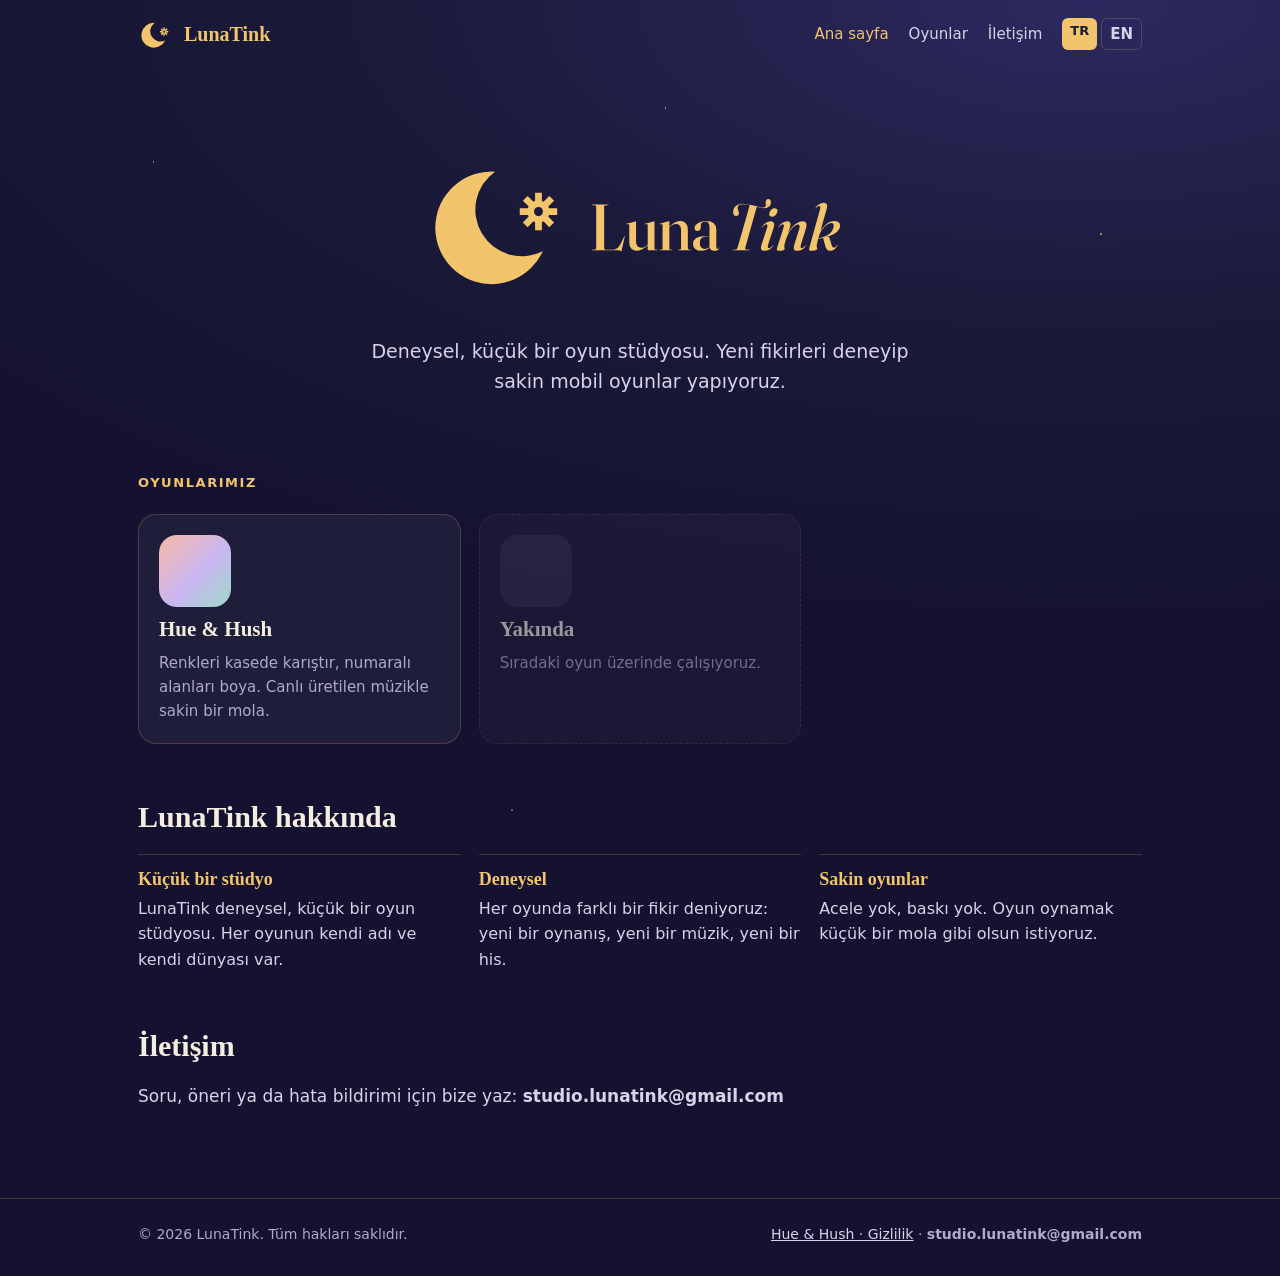
==== commit 9054c4ef: "Add files via upload" ====
--- a/index.html
+++ b/index.html
@@ -1,45 +1,117 @@
 <!doctype html>
-<html lang="en">
+<html lang="tr">
 <head>
 <meta charset="utf-8">
 <meta name="viewport" content="width=device-width,initial-scale=1,viewport-fit=cover">
-<title>LunaTink · A small, experimental game studio</title>
-<meta name="description" content="A small, experimental game studio. We try new ideas and make calm mobile games.">
-<meta property="og:title" content="LunaTink · A small, experimental game studio">
-<meta property="og:description" content="A small, experimental game studio. We try new ideas and make calm mobile games.">
-<meta property="og:image" content="../assets/og-image.png">
+<title>LunaTink · Deneysel, küçük bir oyun stüdyosu</title>
+<meta name="description" content="Deneysel, küçük bir oyun stüdyosu. Yeni fikirleri deneyip sakin mobil oyunlar yapıyoruz.">
+<meta property="og:title" content="LunaTink · Deneysel, küçük bir oyun stüdyosu">
+<meta property="og:description" content="Deneysel, küçük bir oyun stüdyosu. Yeni fikirleri deneyip sakin mobil oyunlar yapıyoruz.">
+<meta property="og:image" content="og-image.png">
 <meta name="theme-color" content="#1c1a3a">
-<link rel="alternate" hreflang="tr" href="../index.html">
-<link rel="icon" href="../assets/favicon.svg" type="image/svg+xml">
-<link rel="icon" href="../assets/favicon-48.png" sizes="48x48" type="image/png">
-<link rel="apple-touch-icon" href="../assets/icon-192.png">
+<link rel="alternate" hreflang="en" href="en.html">
+<link rel="icon" href="favicon.svg" type="image/svg+xml">
+<link rel="icon" href="favicon-48.png" sizes="48x48" type="image/png">
+<link rel="apple-touch-icon" href="icon-192.png">
 <link rel="preconnect" href="https://fonts.googleapis.com">
 <link rel="preconnect" href="https://fonts.gstatic.com" crossorigin>
 <link rel="stylesheet" href="https://fonts.googleapis.com/css2?family=Fraunces:opsz,wght@9..144,500;9..144,700&family=Outfit:wght@400;600;700&display=swap">
-<link rel="stylesheet" href="../assets/style.css">
+<style>
+:root{--navy:#1c1a3a;--navy-2:#2c2960;--night:#141230;--gold:#f2c46b;--gold-d:#b8862b;--cream:#f4eee0;
+--soft:#d8d3e8;--muted:#b0aacb;--line:#f2c46b33;--panel:#ffffff0d;
+--body:"Outfit",system-ui,-apple-system,"Segoe UI",sans-serif;--display:"Fraunces",Georgia,serif;color-scheme:dark}
+*{box-sizing:border-box}
+html{background:var(--night)}
+body{margin:0;min-height:100vh;display:flex;flex-direction:column;color:var(--cream);font-family:var(--body);font-size:17px;line-height:1.6;
+background:radial-gradient(110% 70% at 85% 0%,var(--navy-2) 0%,var(--navy) 50%,var(--night) 100%) fixed}
+body::before{content:"";position:fixed;inset:0;pointer-events:none;z-index:0;opacity:.8;
+background-image:radial-gradient(1.5px 1.5px at 12% 18%,#fff9 50%,transparent 51%),radial-gradient(1px 1px at 28% 64%,#fff8 50%,transparent 51%),radial-gradient(1.5px 1.5px at 52% 12%,#fffa 50%,transparent 51%),radial-gradient(1px 1px at 68% 48%,#fff7 50%,transparent 51%),radial-gradient(2px 2px at 86% 26%,#f2c46bcc 50%,transparent 51%),radial-gradient(1px 1px at 93% 78%,#fff8 50%,transparent 51%),radial-gradient(1px 1px at 7% 86%,#fff6 50%,transparent 51%),radial-gradient(1.5px 1.5px at 40% 90%,#fff6 50%,transparent 51%),radial-gradient(1px 1px at 76% 92%,#fff7 50%,transparent 51%)}
+body>*{position:relative;z-index:1}
+a{color:var(--gold)}
+a:focus-visible,.btn:focus-visible{outline:2px solid var(--gold);outline-offset:3px;border-radius:6px}
+.wrap{width:100%;max-width:1040px;margin:0 auto;padding-left:max(18px,env(safe-area-inset-left));padding-right:max(18px,env(safe-area-inset-right))}
+.top{display:flex;justify-content:space-between;align-items:center;gap:14px;flex-wrap:wrap;padding-block:18px}
+.brand{display:flex;align-items:center;gap:10px;color:var(--gold);text-decoration:none;font-family:var(--display);font-weight:700;font-size:20px}
+.brand .sym{width:36px;height:auto}
+.top nav{display:flex;align-items:center;gap:20px;flex-wrap:wrap}
+.top nav a{color:var(--soft);text-decoration:none;font-size:15px}
+.top nav a:hover,.top nav a[aria-current]{color:var(--gold)}
+.lang{display:flex;gap:4px;font-size:13px;font-weight:700}
+.lang a,.lang span{padding:3px 8px;border-radius:6px;text-decoration:none}
+.lang span{background:var(--gold);color:var(--navy)}
+.lang a{color:var(--soft);border:1px solid var(--line)}
+main{flex:1;padding-block:10px 60px}
+.hero{display:grid;justify-items:center;text-align:center;gap:18px;padding-block:56px 48px}
+.hero .logo{width:min(460px,86%);height:auto;color:var(--gold)}
+.hero p{margin:0;max-width:46ch;color:var(--soft);font-size:19px}
+h1,h2,h3{font-family:var(--display);line-height:1.15;text-wrap:balance;color:var(--cream);margin:0}
+h1{font-size:clamp(32px,6vw,48px)}
+h2{font-size:clamp(24px,4vw,30px)}
+h3{font-size:21px}
+.eyebrow{font-size:13px;font-weight:700;letter-spacing:.12em;text-transform:uppercase;color:var(--gold)}
+.section{display:grid;gap:20px;padding-block:28px}
+.games{display:grid;grid-template-columns:repeat(auto-fill,minmax(min(100%,300px),1fr));gap:18px}
+.game{background:var(--panel);border:1px solid var(--line);border-radius:18px;padding:20px;display:grid;gap:10px;align-content:start;text-decoration:none;color:inherit;transition:transform .2s,border-color .2s}
+a.game:hover{transform:translateY(-3px);border-color:#f2c46b88}
+.game .ic{width:72px;height:72px;border-radius:18px;background:linear-gradient(135deg,#f9b9a4,#c9b6f2 55%,#9fd8c9)}
+.game p{margin:0;color:var(--muted);font-size:15px}
+.game.soon{border-style:dashed;opacity:.6}
+.game.soon .ic{background:#ffffff14}
+.btn{display:inline-flex;align-items:center;gap:8px;background:var(--gold);color:var(--navy);font-weight:700;text-decoration:none;padding:11px 20px;border-radius:999px;font-size:16px;justify-self:start}
+.btn.ghost{background:transparent;color:var(--gold);border:1.5px solid var(--gold)}
+.btn[aria-disabled]{opacity:.65;cursor:default}
+.btns{display:flex;gap:12px;flex-wrap:wrap}
+.about{display:grid;grid-template-columns:repeat(auto-fit,minmax(min(100%,260px),1fr));gap:18px}
+.about div{border-top:1px solid var(--line);padding-top:14px}
+.about h3{font-size:18px;margin-bottom:6px;color:var(--gold)}
+.about p{margin:0;color:var(--soft);font-size:16px}
+.game-hero{display:grid;grid-template-columns:auto 1fr;gap:24px;align-items:center;padding-block:36px 10px}
+.game-hero .ic{width:120px;height:120px;border-radius:28px;background:linear-gradient(135deg,#f9b9a4,#c9b6f2 55%,#9fd8c9);box-shadow:0 10px 30px #0006}
+.game-hero p{margin:6px 0 0;color:var(--soft);max-width:52ch}
+@media (max-width:560px){.game-hero{grid-template-columns:1fr}}
+.facts{display:flex;flex-wrap:wrap;gap:10px;padding:0;margin:0;list-style:none}
+.facts li{border:1px solid var(--line);background:var(--panel);border-radius:999px;padding:6px 14px;font-size:15px;color:var(--soft)}
+.facts b{color:var(--gold);font-variant-numeric:tabular-nums}
+.steps{display:grid;grid-template-columns:repeat(auto-fit,minmax(min(100%,220px),1fr));gap:16px;counter-reset:s;padding:0;margin:0;list-style:none}
+.steps li{background:var(--panel);border:1px solid var(--line);border-radius:16px;padding:18px;color:var(--soft)}
+.steps li::before{counter-increment:s;content:counter(s);display:grid;place-items:center;width:30px;height:30px;border-radius:50%;background:var(--gold);color:var(--navy);font-weight:700;margin-bottom:10px}
+.prose{max-width:68ch;display:grid;gap:14px}
+.prose h1{margin-top:30px}
+.prose h2{font-size:22px;margin-top:14px;color:var(--gold)}
+.prose p,.prose li{color:var(--soft)}
+.prose p,.prose ul{margin:0}
+.prose .meta{color:var(--muted);font-size:15px}
+.box{background:var(--panel);border:1px solid var(--line);border-radius:16px;padding:18px 20px}
+.box ul{margin:0;padding-left:20px;display:grid;gap:6px}
+.mail{font-weight:700;user-select:all}
+footer{border-top:1px solid var(--line);padding-block:24px 30px;color:var(--muted);font-size:14px}
+footer .wrap{display:flex;justify-content:space-between;gap:12px;flex-wrap:wrap}
+footer a{color:var(--soft)}
+@media (prefers-reduced-motion:reduce){*{transition:none!important}}
+</style>
 </head>
 <body>
 <header class="wrap top">
   <a class="brand" href="index.html"><svg class="sym" viewBox="0 0 200 180" aria-hidden="true"><path d="M150.78 124.63 A69.00 69.00 0 1 1 92.28 27.13 A57.00 57.00 0 0 0 150.78 124.63Z" fill="currentColor"/><path d="M141.28 53.11 L149.62 53.11 L149.62 64.58 L141.28 64.58Z M158.72 56.88 L164.62 62.78 L156.51 70.89 L150.61 64.99Z M168.38 71.88 L168.38 80.22 L156.92 80.22 L156.92 71.88Z M164.62 89.32 L158.72 95.22 L150.61 87.11 L156.51 81.21Z M149.62 98.98 L141.28 98.98 L141.28 87.52 L149.62 87.52Z M132.18 95.22 L126.28 89.32 L134.39 81.21 L140.29 87.11Z M122.51 80.22 L122.51 71.88 L133.98 71.88 L133.98 80.22Z M126.28 62.78 L132.18 56.88 L140.29 64.99 L134.39 70.89Z" fill="currentColor"/><path d="M131.90 76.05 a13.55 13.55 0 1 0 27.11 0 a13.55 13.55 0 1 0 -27.11 0Z M140.03 76.05 a5.42 5.42 0 1 1 10.84 0 a5.42 5.42 0 1 1 -10.84 0Z" fill="currentColor" fill-rule="evenodd"/></svg><span>LunaTink</span></a>
   <nav aria-label="Menu">
-    <a href="index.html" aria-current="page">Home</a>
-    <a href="games.html">Games</a>
-    <a href="index.html#contact">Contact</a>
-    <span class="lang"><a href="../index.html" hreflang="tr">TR</a><span>EN</span></span>
+    <a href="index.html" aria-current="page">Ana sayfa</a>
+    <a href="oyunlar.html">Oyunlar</a>
+    <a href="index.html#contact">İletişim</a>
+    <span class="lang"><span>TR</span><a href="en.html" hreflang="en">EN</a></span>
   </nav>
 </header>
 <main class="wrap">
-<section class="hero"><svg class="logo" viewBox="0 0 451 180" role="img" aria-label="LunaTink"><path d="M130.22 114.91 A55.20 55.20 0 1 1 83.42 36.91 A45.60 45.60 0 0 0 130.22 114.91Z" fill="currentColor"/><path d="M122.62 57.69 L129.30 57.69 L129.30 66.87 L122.62 66.87Z M136.58 60.71 L141.29 65.42 L134.81 71.91 L130.09 67.19Z M144.31 72.70 L144.31 79.38 L135.13 79.38 L135.13 72.70Z M141.29 86.66 L136.58 91.37 L130.09 84.89 L134.81 80.17Z M129.30 94.39 L122.62 94.39 L122.62 85.21 L129.30 85.21Z M115.34 91.37 L110.63 86.66 L117.11 80.17 L121.83 84.89Z M107.61 79.38 L107.61 72.70 L116.79 72.70 L116.79 79.38Z M110.63 65.42 L115.34 60.71 L121.83 67.19 L117.11 71.91Z" fill="currentColor"/><path d="M115.12 76.04 a10.84 10.84 0 1 0 21.68 0 a10.84 10.84 0 1 0 -21.68 0Z M121.62 76.04 a4.34 4.34 0 1 1 8.67 0 a4.34 4.34 0 1 1 -8.67 0Z" fill="currentColor" fill-rule="evenodd"/><path d="M194.304 69.616 191.52 70.032Q190.944 70.096 190.64 70.304Q190.336 70.512 190.336 70.896V112.144Q190.336 112.816 190.736 113.12Q191.136 113.424 191.904 113.424H198.912Q200.448 113.424 201.808 112.84800000000001Q203.168 112.272 204.48000000000002 110.768Q205.792 109.264 207.168 106.448L210.048 100.496Q210.144 100.336 210.208 100.27199999999999Q210.272 100.208 210.368 100.24Q210.496 100.24 210.52800000000002 100.368Q210.56 100.496 210.496 100.72L207.552 114.256Q207.456 114.672 207.40800000000002 114.78399999999999Q207.36 114.896 207.264 114.896Q207.072 114.896 206.656 114.672Q206.24 114.448 205.584 114.22399999999999Q204.928 114.0 203.904 114.0H178.528Q178.4 114.0 178.32 113.936Q178.24 113.872 178.24 113.808Q178.24 113.616 178.592 113.584L181.376 113.168Q181.984 113.072 182.272 112.88Q182.56 112.688 182.56 112.304V70.896Q182.56 70.512 182.272 70.304Q181.984 70.096 181.376 70.032L178.592 69.616Q178.24 69.55199999999999 178.24 69.392Q178.24 69.29599999999999 178.32 69.24799999999999Q178.4 69.19999999999999 178.528 69.19999999999999H194.368Q194.528 69.19999999999999 194.59199999999998 69.24799999999999Q194.656 69.29599999999999 194.656 69.392Q194.656 69.55199999999999 194.304 69.616ZM233.056 113.008V108.944V108.784V88.88Q233.056 88.688 232.96 88.592Q232.864 88.496 232.64 88.496H230.368Q230.24 88.496 230.176 88.43199999999999Q230.112 88.368 230.112 88.27199999999999Q230.112 88.176 230.176 88.128Q230.24 88.08 230.368 88.048L238.784 85.68Q239.04 85.616 239.152 85.6Q239.264 85.584 239.392 85.584Q239.552 85.584 239.632 85.68Q239.712 85.776 239.712 85.936V112.304Q239.712 112.688 239.88799999999998 112.928Q240.064 113.168 240.48 113.264L242.368 113.552Q242.56 113.584 242.624 113.648Q242.688 113.712 242.688 113.808Q242.688 113.872 242.624 113.936Q242.56 114.0 242.432 114.0H233.92Q233.504 114.0 233.28 113.744Q233.056 113.488 233.056 113.008ZM214.976 106.384V88.88Q214.976 88.688 214.88 88.592Q214.784 88.496 214.56 88.496H212.256Q212.128 88.496 212.064 88.43199999999999Q212.0 88.368 212.0 88.27199999999999Q212.0 88.176 212.07999999999998 88.128Q212.16 88.08 212.256 88.048L220.736 85.68Q220.992 85.616 221.10399999999998 85.6Q221.216 85.584 221.312 85.584Q221.472 85.584 221.55200000000002 85.68Q221.632 85.776 221.632 85.936V105.712Q221.632 108.752 223.024 110.16Q224.416 111.568 226.72 111.568Q228.16 111.568 229.648 110.94399999999999Q231.136 110.32 232.64 108.944L233.728 107.952L234.016 108.272L232.89600000000002 109.264Q229.664 112.176 227.12 113.344Q224.576 114.512 222.336 114.512Q219.136 114.512 217.05599999999998 112.52799999999999Q214.976 110.544 214.976 106.384ZM254.27200000000002 85.872V112.304Q254.27200000000002 112.688 254.464 112.928Q254.656 113.168 255.04000000000002 113.264L256.928 113.552Q257.248 113.616 257.248 113.808Q257.248 114.0 256.992 114.0H244.8Q244.73600000000002 114.0 244.656 113.936Q244.57600000000002 113.872 244.57600000000002 113.808Q244.57600000000002 113.744 244.64000000000001 113.68Q244.704 113.616 244.864 113.584L246.848 113.264Q247.264 113.168 247.44 112.928Q247.616 112.688 247.616 112.336V88.816Q247.616 88.624 247.536 88.52799999999999Q247.45600000000002 88.432 247.23200000000003 88.432H244.92800000000003Q244.8 88.432 244.73600000000002 88.368Q244.67200000000003 88.304 244.67200000000003 88.208Q244.67200000000003 88.112 244.752 88.064Q244.83200000000002 88.01599999999999 244.92800000000003 87.984L253.376 85.616Q253.632 85.55199999999999 253.74400000000003 85.536Q253.85600000000002 85.52 253.95200000000003 85.52Q254.11200000000002 85.52 254.192 85.616Q254.27200000000002 85.712 254.27200000000002 85.872ZM253.66400000000002 91.952 253.376 91.664 254.496 90.64Q257.76 87.696 260.304 86.56Q262.848 85.424 265.088 85.424Q268.288 85.424 270.352 87.392Q272.416 89.36 272.416 93.55199999999999V112.08Q272.416 112.592 272.672 112.912Q272.928 113.232 273.44 113.328L275.072 113.584Q275.232 113.616 275.29600000000005 113.664Q275.36 113.712 275.36 113.808Q275.36 113.872 275.29600000000005 113.936Q275.232 114.0 275.10400000000004 114.0H262.848Q262.56 114.0 262.56 113.808Q262.56 113.616 262.91200000000003 113.552L264.86400000000003 113.264Q265.408 113.168 265.584 112.84800000000001Q265.76 112.528 265.76 112.08V94.224Q265.76 91.152 264.384 89.75999999999999Q263.00800000000004 88.368 260.672 88.368Q259.232 88.368 257.76 88.976Q256.288 89.584 254.752 90.992ZM293.95200000000006 111.024V110.768L293.63200000000006 111.056V91.12Q293.63200000000006 88.52799999999999 292.59200000000004 87.16799999999999Q291.552 85.80799999999999 289.53600000000006 85.80799999999999Q287.29600000000005 85.80799999999999 286.22400000000005 86.89599999999999Q285.15200000000004 87.984 285.15200000000004 89.264V91.664Q285.15200000000004 93.104 284.1600000000001 94.08Q283.16800000000006 95.056 281.6 95.056Q280.48 95.056 279.744 94.352Q279.00800000000004 93.648 279.00800000000004 92.24Q279.00800000000004 90.576 280.30400000000003 89.008Q281.6 87.44 284.12800000000004 86.416Q286.65600000000006 85.392 290.336 85.392Q295.36 85.392 297.84000000000003 87.55199999999999Q300.32000000000005 89.712 300.32000000000005 93.616V110.416Q300.32000000000005 111.632 300.73600000000005 112.16Q301.15200000000004 112.688 301.76000000000005 112.688Q302.336 112.688 302.784 112.336Q303.232 111.984 303.32800000000003 111.216Q303.36 111.088 303.408 111.056Q303.456 111.024 303.48800000000006 111.024Q303.58400000000006 111.024 303.61600000000004 111.056Q303.648 111.088 303.648 111.216Q303.648 111.76 303.136 112.54400000000001Q302.624 113.328 301.504 113.936Q300.384 114.544 298.528 114.544Q296.16 114.544 295.05600000000004 113.568Q293.95200000000006 112.592 293.95200000000006 111.024ZM277.44000000000005 107.824Q277.44000000000005 104.432 280.24 102.336Q283.04 100.24 288.96000000000004 100.24Q291.07200000000006 100.24 292.44800000000004 100.63999999999999Q293.824 101.03999999999999 294.97600000000006 101.648L294.752 101.872Q293.6 101.328 292.35200000000003 101.00800000000001Q291.10400000000004 100.688 289.56800000000004 100.688Q286.944 100.688 285.53600000000006 102.32Q284.12800000000004 103.952 284.12800000000004 106.832Q284.12800000000004 109.616 285.47200000000004 111.136Q286.81600000000003 112.656 288.96000000000004 112.656Q290.432 112.656 291.872 111.98400000000001Q293.312 111.312 294.27200000000005 110.064L294.59200000000004 110.256Q293.184 112.336 290.736 113.45599999999999Q288.288 114.576 285.47200000000004 114.576Q281.88800000000003 114.576 279.66400000000004 112.68799999999999Q277.44000000000005 110.8 277.44000000000005 107.824Z" fill="currentColor"/><path d="M326.15999999999997 68.432Q327.568 68.432 329.808 68.80000000000001Q332.048 69.168 334.608 69.712Q337.168 70.256 339.568 70.8Q341.968 71.344 343.808 71.71199999999999Q345.648 72.08 346.352 72.08Q347.472 72.08 348.096 71.696Q348.71999999999997 71.312 348.848 70.544Q348.944 69.80799999999999 348.784 68.816Q348.624 67.824 348.71999999999997 66.64Q348.816 65.29599999999999 349.568 64.512Q350.32 63.728 351.44 63.728Q352.528 63.728 353.264 64.592Q354.0 65.45599999999999 353.968 66.928Q353.936 69.52 352.11199999999997 71.104Q350.288 72.688 347.76 72.688Q346.384 72.688 344.224 72.304Q342.06399999999996 71.92 339.52 71.344Q336.976 70.768 334.432 70.19200000000001Q331.888 69.616 329.712 69.232Q327.536 68.848 326.128 68.848Q323.856 68.848 322.688 69.632Q321.52 70.416 321.328 71.888Q321.168 73.19999999999999 321.504 74.14399999999999Q321.84 75.088 322.24 75.92Q322.64 76.75200000000001 322.576 77.80799999999999Q322.544 78.99199999999999 321.76 79.75999999999999Q320.976 80.52799999999999 319.664 80.49600000000001Q318.192 80.464 317.376 79.088Q316.56 77.71199999999999 316.88 75.47200000000001Q317.104 73.488 318.24 71.904Q319.376 70.32 321.376 69.376Q323.376 68.432 326.15999999999997 68.432ZM328.71999999999997 111.568Q328.496 112.304 328.72 112.688Q328.944 113.072 329.584 113.136L332.752 113.488Q333.168 113.52 333.168 113.744Q333.168 113.872 333.08799999999997 113.936Q333.008 114.0 332.784 114.0H316.4Q316.24 114.0 316.144 113.936Q316.048 113.872 316.048 113.776Q316.048 113.616 316.15999999999997 113.568Q316.272 113.52 316.464 113.488L319.568 113.136Q320.144 113.072 320.48 112.70400000000001Q320.816 112.336 321.04 111.632Q321.488 110.192 322.256 107.584Q323.024 104.976 323.98400000000004 101.632Q324.944 98.288 326.03200000000004 94.544Q327.12 90.8 328.176 87.03999999999999Q329.23199999999997 83.28 330.192 79.888Q331.152 76.49600000000001 331.904 73.82400000000001Q332.656 71.152 333.072 69.616L340.176 71.152Q339.69599999999997 72.688 338.928 75.31200000000001Q338.15999999999997 77.936 337.23199999999997 81.232Q336.304 84.52799999999999 335.28 88.14399999999999Q334.256 91.75999999999999 333.248 95.344Q332.24 98.928 331.36 102.128Q330.48 105.328 329.79200000000003 107.77600000000001Q329.104 110.224 328.71999999999997 111.568ZM351.536 107.216Q350.64 110.032 350.88 111.008Q351.12 111.984 351.952 111.984Q352.656 111.984 353.504 111.40799999999999Q354.352 110.832 355.59999999999997 109.264Q355.76 109.04 355.84000000000003 108.96000000000001Q355.92 108.88 356.01599999999996 108.912Q356.144 108.944 356.128 109.104Q356.11199999999997 109.264 355.952 109.55199999999999Q354.608 111.824 352.512 113.184Q350.416 114.544 347.568 114.544Q345.872 114.544 345.00800000000004 113.904Q344.144 113.264 344.08 111.91999999999999Q344.01599999999996 110.576 344.656 108.528L349.616 93.456Q350.544 90.64 350.4 89.6Q350.256 88.56 349.36 88.56Q348.688 88.56 347.808 89.136Q346.928 89.712 345.456 91.408Q345.328 91.568 345.23199999999997 91.632Q345.13599999999997 91.696 345.03999999999996 91.664Q344.944 91.632 344.976 91.536Q345.008 91.44 345.104 91.28Q346.832 88.56 349.056 87.024Q351.28 85.488 353.616 85.488Q355.12 85.488 356.01599999999996 86.176Q356.912 86.864 357.08799999999997 88.304Q357.264 89.744 356.52799999999996 91.984ZM354.96 81.136Q353.616 81.136 352.88 80.416Q352.144 79.696 352.144 78.608Q352.144 77.45599999999999 352.832 76.112Q353.52 74.768 354.672 73.80799999999999Q355.824 72.848 357.264 72.848Q358.864 72.848 359.568 73.568Q360.272 74.288 360.272 75.344Q360.272 76.72 359.6 78.048Q358.928 79.376 357.744 80.256Q356.56 81.136 354.96 81.136ZM361.168 91.664Q361.072 91.632 361.10400000000004 91.52000000000001Q361.136 91.408 361.232 91.28Q362.96000000000004 88.56 365.29600000000005 87.024Q367.632 85.488 369.93600000000004 85.488Q371.504 85.488 372.30400000000003 86.19200000000001Q373.10400000000004 86.896 373.10400000000004 88.368Q373.10400000000004 89.424 372.70400000000006 90.928Q372.30400000000003 92.432 371.76 94.0Q371.216 95.568 370.752 96.864Q370.288 98.16 370.16 98.832L369.968 98.768Q371.696 95.024 373.664 92.48Q375.632 89.936 377.632 88.4Q379.632 86.864 381.52 86.176Q383.408 85.488 384.976 85.488Q386.96000000000004 85.488 387.87200000000007 86.432Q388.78400000000005 87.376 388.78400000000005 89.088Q388.78400000000005 90.8 388.08000000000004 93.136L383.696 107.216Q382.76800000000003 110.128 383.04 111.056Q383.312 111.984 384.112 111.984Q384.78400000000005 111.984 385.63200000000006 111.40799999999999Q386.48 110.832 387.728 109.264Q387.92 109.04 388.0 108.96000000000001Q388.08000000000004 108.88 388.17600000000004 108.912Q388.27200000000005 108.944 388.25600000000003 109.104Q388.24 109.264 388.112 109.55199999999999Q386.76800000000003 111.824 384.688 113.184Q382.608 114.544 379.728 114.544Q378.03200000000004 114.544 377.168 113.888Q376.30400000000003 113.232 376.25600000000003 111.904Q376.208 110.576 376.81600000000003 108.528L381.29600000000005 94.224Q382.288 91.056 381.93600000000004 89.952Q381.584 88.848 380.17600000000004 88.848Q379.24800000000005 88.848 377.82400000000007 89.632Q376.40000000000003 90.416 374.784 92.16Q373.168 93.904 371.552 96.72Q369.93600000000004 99.536 368.59200000000004 103.536Q367.952 105.456 367.6 106.80000000000001Q367.24800000000005 108.144 367.10400000000004 109.04Q366.96000000000004 109.936 366.96000000000004 110.48Q366.96000000000004 111.056 367.20000000000005 111.408Q367.44000000000005 111.76 367.44000000000005 112.272Q367.44000000000005 113.232 365.93600000000004 113.888Q364.432 114.544 361.776 114.544Q360.048 114.544 359.744 113.824Q359.44 113.104 359.92 111.504L365.744 93.424Q366.704 90.576 366.528 89.568Q366.35200000000003 88.56 365.488 88.56Q364.81600000000003 88.56 363.93600000000004 89.136Q363.05600000000004 89.712 361.584 91.408Q361.456 91.568 361.36 91.632Q361.264 91.696 361.168 91.664ZM401.904 74.16 391.536 111.536Q391.248 112.656 391.28 113.31200000000001Q391.31199999999995 113.968 391.808 114.256Q392.304 114.544 393.424 114.544Q395.248 114.544 396.544 114.256Q397.84 113.968 398.544 113.456Q399.248 112.944 399.248 112.208Q399.248 111.728 398.99199999999996 111.376Q398.736 111.024 398.736 110.416Q398.736 109.68 398.88 108.688Q399.024 107.696 399.44 105.92Q399.856 104.144 400.656 101.168Q401.52 98.032 403.024 95.44Q404.52799999999996 92.848 406.36799999999994 90.99199999999999Q408.20799999999997 89.136 410.01599999999996 88.176Q411.82399999999996 87.21600000000001 413.23199999999997 87.28Q414.47999999999996 87.376 415.03999999999996 88.336Q415.59999999999997 89.29599999999999 415.376 90.992Q414.99199999999996 93.55199999999999 413.28 95.792Q411.568 98.032 408.256 99.72800000000001Q404.94399999999996 101.424 399.76 102.416L399.856 102.928Q407.44 101.55199999999999 412.11199999999997 99.71199999999999Q416.784 97.872 419.03999999999996 95.664Q421.296 93.456 421.616 90.992Q421.96799999999996 88.368 420.592 86.896Q419.216 85.424 416.56 85.328Q414.416 85.264 412.15999999999997 86.16Q409.904 87.056 407.808 88.75200000000001Q405.712 90.44800000000001 404.01599999999996 92.768Q402.32 95.088 401.296 97.872L401.936 96.848L408.52799999999996 73.52Q408.976 71.92 408.99199999999996 70.768Q409.008 69.616 408.60799999999995 68.88Q408.20799999999997 68.144 407.456 67.808Q406.704 67.47200000000001 405.616 67.47200000000001Q404.144 67.47200000000001 402.64 68.096Q401.13599999999997 68.72 399.77599999999995 69.92Q398.416 71.12 397.35999999999996 72.75200000000001Q397.264 72.88 397.23199999999997 72.99199999999999Q397.2 73.104 397.296 73.136Q397.392 73.168 397.504 73.104Q397.616 73.03999999999999 397.712 72.88Q398.99199999999996 71.50399999999999 399.82399999999996 71.024Q400.656 70.544 401.296 70.544Q402.032 70.544 402.256 71.312Q402.47999999999996 72.08 401.904 74.16ZM404.976 101.424 407.216 110.0Q407.856 112.464 408.976 113.50399999999999Q410.096 114.544 411.856 114.544Q413.424 114.544 414.71999999999997 114.01599999999999Q416.01599999999996 113.488 417.12 112.288Q418.224 111.088 419.18399999999997 109.072Q419.248 108.912 419.248 108.832Q419.248 108.752 419.152 108.72Q419.08799999999997 108.656 418.99199999999996 108.70400000000001Q418.89599999999996 108.752 418.832 108.848Q417.936 110.256 417.18399999999997 110.816Q416.43199999999996 111.376 415.728 111.376Q414.928 111.376 414.368 110.72Q413.808 110.064 413.328 108.496L410.57599999999996 99.696Z" fill="currentColor"/></svg><p>A small, experimental game studio. We try new ideas and make calm mobile games.</p></section>
-<section class="section"><span class="eyebrow">Our games</span><div class="games">
-  <a class="game" href="hue-and-hush.html"><div class="ic" role="img" aria-label="Hue &amp; Hush"></div><h3>Hue &amp; Hush</h3><p>Mix colors in a bowl and paint the numbered areas. A calm break with live-generated music.</p></a>
-  <div class="game soon"><div class="ic"></div><h3>Coming soon</h3><p>We are working on the next game.</p></div>
+<section class="hero"><svg class="logo" viewBox="0 0 451 180" role="img" aria-label="LunaTink"><path d="M130.22 114.91 A55.20 55.20 0 1 1 83.42 36.91 A45.60 45.60 0 0 0 130.22 114.91Z" fill="currentColor"/><path d="M122.62 57.69 L129.30 57.69 L129.30 66.87 L122.62 66.87Z M136.58 60.71 L141.29 65.42 L134.81 71.91 L130.09 67.19Z M144.31 72.70 L144.31 79.38 L135.13 79.38 L135.13 72.70Z M141.29 86.66 L136.58 91.37 L130.09 84.89 L134.81 80.17Z M129.30 94.39 L122.62 94.39 L122.62 85.21 L129.30 85.21Z M115.34 91.37 L110.63 86.66 L117.11 80.17 L121.83 84.89Z M107.61 79.38 L107.61 72.70 L116.79 72.70 L116.79 79.38Z M110.63 65.42 L115.34 60.71 L121.83 67.19 L117.11 71.91Z" fill="currentColor"/><path d="M115.12 76.04 a10.84 10.84 0 1 0 21.68 0 a10.84 10.84 0 1 0 -21.68 0Z M121.62 76.04 a4.34 4.34 0 1 1 8.67 0 a4.34 4.34 0 1 1 -8.67 0Z" fill="currentColor" fill-rule="evenodd"/><path d="M194.304 69.616 191.52 70.032Q190.944 70.096 190.64 70.304Q190.336 70.512 190.336 70.896V112.144Q190.336 112.816 190.736 113.12Q191.136 113.424 191.904 113.424H198.912Q200.448 113.424 201.808 112.84800000000001Q203.168 112.272 204.48000000000002 110.768Q205.792 109.264 207.168 106.448L210.048 100.496Q210.144 100.336 210.208 100.27199999999999Q210.272 100.208 210.368 100.24Q210.496 100.24 210.52800000000002 100.368Q210.56 100.496 210.496 100.72L207.552 114.256Q207.456 114.672 207.40800000000002 114.78399999999999Q207.36 114.896 207.264 114.896Q207.072 114.896 206.656 114.672Q206.24 114.448 205.584 114.22399999999999Q204.928 114.0 203.904 114.0H178.528Q178.4 114.0 178.32 113.936Q178.24 113.872 178.24 113.808Q178.24 113.616 178.592 113.584L181.376 113.168Q181.984 113.072 182.272 112.88Q182.56 112.688 182.56 112.304V70.896Q182.56 70.512 182.272 70.304Q181.984 70.096 181.376 70.032L178.592 69.616Q178.24 69.55199999999999 178.24 69.392Q178.24 69.29599999999999 178.32 69.24799999999999Q178.4 69.19999999999999 178.528 69.19999999999999H194.368Q194.528 69.19999999999999 194.59199999999998 69.24799999999999Q194.656 69.29599999999999 194.656 69.392Q194.656 69.55199999999999 194.304 69.616ZM233.056 113.008V108.944V108.784V88.88Q233.056 88.688 232.96 88.592Q232.864 88.496 232.64 88.496H230.368Q230.24 88.496 230.176 88.43199999999999Q230.112 88.368 230.112 88.27199999999999Q230.112 88.176 230.176 88.128Q230.24 88.08 230.368 88.048L238.784 85.68Q239.04 85.616 239.152 85.6Q239.264 85.584 239.392 85.584Q239.552 85.584 239.632 85.68Q239.712 85.776 239.712 85.936V112.304Q239.712 112.688 239.88799999999998 112.928Q240.064 113.168 240.48 113.264L242.368 113.552Q242.56 113.584 242.624 113.648Q242.688 113.712 242.688 113.808Q242.688 113.872 242.624 113.936Q242.56 114.0 242.432 114.0H233.92Q233.504 114.0 233.28 113.744Q233.056 113.488 233.056 113.008ZM214.976 106.384V88.88Q214.976 88.688 214.88 88.592Q214.784 88.496 214.56 88.496H212.256Q212.128 88.496 212.064 88.43199999999999Q212.0 88.368 212.0 88.27199999999999Q212.0 88.176 212.07999999999998 88.128Q212.16 88.08 212.256 88.048L220.736 85.68Q220.992 85.616 221.10399999999998 85.6Q221.216 85.584 221.312 85.584Q221.472 85.584 221.55200000000002 85.68Q221.632 85.776 221.632 85.936V105.712Q221.632 108.752 223.024 110.16Q224.416 111.568 226.72 111.568Q228.16 111.568 229.648 110.94399999999999Q231.136 110.32 232.64 108.944L233.728 107.952L234.016 108.272L232.89600000000002 109.264Q229.664 112.176 227.12 113.344Q224.576 114.512 222.336 114.512Q219.136 114.512 217.05599999999998 112.52799999999999Q214.976 110.544 214.976 106.384ZM254.27200000000002 85.872V112.304Q254.27200000000002 112.688 254.464 112.928Q254.656 113.168 255.04000000000002 113.264L256.928 113.552Q257.248 113.616 257.248 113.808Q257.248 114.0 256.992 114.0H244.8Q244.73600000000002 114.0 244.656 113.936Q244.57600000000002 113.872 244.57600000000002 113.808Q244.57600000000002 113.744 244.64000000000001 113.68Q244.704 113.616 244.864 113.584L246.848 113.264Q247.264 113.168 247.44 112.928Q247.616 112.688 247.616 112.336V88.816Q247.616 88.624 247.536 88.52799999999999Q247.45600000000002 88.432 247.23200000000003 88.432H244.92800000000003Q244.8 88.432 244.73600000000002 88.368Q244.67200000000003 88.304 244.67200000000003 88.208Q244.67200000000003 88.112 244.752 88.064Q244.83200000000002 88.01599999999999 244.92800000000003 87.984L253.376 85.616Q253.632 85.55199999999999 253.74400000000003 85.536Q253.85600000000002 85.52 253.95200000000003 85.52Q254.11200000000002 85.52 254.192 85.616Q254.27200000000002 85.712 254.27200000000002 85.872ZM253.66400000000002 91.952 253.376 91.664 254.496 90.64Q257.76 87.696 260.304 86.56Q262.848 85.424 265.088 85.424Q268.288 85.424 270.352 87.392Q272.416 89.36 272.416 93.55199999999999V112.08Q272.416 112.592 272.672 112.912Q272.928 113.232 273.44 113.328L275.072 113.584Q275.232 113.616 275.29600000000005 113.664Q275.36 113.712 275.36 113.808Q275.36 113.872 275.29600000000005 113.936Q275.232 114.0 275.10400000000004 114.0H262.848Q262.56 114.0 262.56 113.808Q262.56 113.616 262.91200000000003 113.552L264.86400000000003 113.264Q265.408 113.168 265.584 112.84800000000001Q265.76 112.528 265.76 112.08V94.224Q265.76 91.152 264.384 89.75999999999999Q263.00800000000004 88.368 260.672 88.368Q259.232 88.368 257.76 88.976Q256.288 89.584 254.752 90.992ZM293.95200000000006 111.024V110.768L293.63200000000006 111.056V91.12Q293.63200000000006 88.52799999999999 292.59200000000004 87.16799999999999Q291.552 85.80799999999999 289.53600000000006 85.80799999999999Q287.29600000000005 85.80799999999999 286.22400000000005 86.89599999999999Q285.15200000000004 87.984 285.15200000000004 89.264V91.664Q285.15200000000004 93.104 284.1600000000001 94.08Q283.16800000000006 95.056 281.6 95.056Q280.48 95.056 279.744 94.352Q279.00800000000004 93.648 279.00800000000004 92.24Q279.00800000000004 90.576 280.30400000000003 89.008Q281.6 87.44 284.12800000000004 86.416Q286.65600000000006 85.392 290.336 85.392Q295.36 85.392 297.84000000000003 87.55199999999999Q300.32000000000005 89.712 300.32000000000005 93.616V110.416Q300.32000000000005 111.632 300.73600000000005 112.16Q301.15200000000004 112.688 301.76000000000005 112.688Q302.336 112.688 302.784 112.336Q303.232 111.984 303.32800000000003 111.216Q303.36 111.088 303.408 111.056Q303.456 111.024 303.48800000000006 111.024Q303.58400000000006 111.024 303.61600000000004 111.056Q303.648 111.088 303.648 111.216Q303.648 111.76 303.136 112.54400000000001Q302.624 113.328 301.504 113.936Q300.384 114.544 298.528 114.544Q296.16 114.544 295.05600000000004 113.568Q293.95200000000006 112.592 293.95200000000006 111.024ZM277.44000000000005 107.824Q277.44000000000005 104.432 280.24 102.336Q283.04 100.24 288.96000000000004 100.24Q291.07200000000006 100.24 292.44800000000004 100.63999999999999Q293.824 101.03999999999999 294.97600000000006 101.648L294.752 101.872Q293.6 101.328 292.35200000000003 101.00800000000001Q291.10400000000004 100.688 289.56800000000004 100.688Q286.944 100.688 285.53600000000006 102.32Q284.12800000000004 103.952 284.12800000000004 106.832Q284.12800000000004 109.616 285.47200000000004 111.136Q286.81600000000003 112.656 288.96000000000004 112.656Q290.432 112.656 291.872 111.98400000000001Q293.312 111.312 294.27200000000005 110.064L294.59200000000004 110.256Q293.184 112.336 290.736 113.45599999999999Q288.288 114.576 285.47200000000004 114.576Q281.88800000000003 114.576 279.66400000000004 112.68799999999999Q277.44000000000005 110.8 277.44000000000005 107.824Z" fill="currentColor"/><path d="M326.15999999999997 68.432Q327.568 68.432 329.808 68.80000000000001Q332.048 69.168 334.608 69.712Q337.168 70.256 339.568 70.8Q341.968 71.344 343.808 71.71199999999999Q345.648 72.08 346.352 72.08Q347.472 72.08 348.096 71.696Q348.71999999999997 71.312 348.848 70.544Q348.944 69.80799999999999 348.784 68.816Q348.624 67.824 348.71999999999997 66.64Q348.816 65.29599999999999 349.568 64.512Q350.32 63.728 351.44 63.728Q352.528 63.728 353.264 64.592Q354.0 65.45599999999999 353.968 66.928Q353.936 69.52 352.11199999999997 71.104Q350.288 72.688 347.76 72.688Q346.384 72.688 344.224 72.304Q342.06399999999996 71.92 339.52 71.344Q336.976 70.768 334.432 70.19200000000001Q331.888 69.616 329.712 69.232Q327.536 68.848 326.128 68.848Q323.856 68.848 322.688 69.632Q321.52 70.416 321.328 71.888Q321.168 73.19999999999999 321.504 74.14399999999999Q321.84 75.088 322.24 75.92Q322.64 76.75200000000001 322.576 77.80799999999999Q322.544 78.99199999999999 321.76 79.75999999999999Q320.976 80.52799999999999 319.664 80.49600000000001Q318.192 80.464 317.376 79.088Q316.56 77.71199999999999 316.88 75.47200000000001Q317.104 73.488 318.24 71.904Q319.376 70.32 321.376 69.376Q323.376 68.432 326.15999999999997 68.432ZM328.71999999999997 111.568Q328.496 112.304 328.72 112.688Q328.944 113.072 329.584 113.136L332.752 113.488Q333.168 113.52 333.168 113.744Q333.168 113.872 333.08799999999997 113.936Q333.008 114.0 332.784 114.0H316.4Q316.24 114.0 316.144 113.936Q316.048 113.872 316.048 113.776Q316.048 113.616 316.15999999999997 113.568Q316.272 113.52 316.464 113.488L319.568 113.136Q320.144 113.072 320.48 112.70400000000001Q320.816 112.336 321.04 111.632Q321.488 110.192 322.256 107.584Q323.024 104.976 323.98400000000004 101.632Q324.944 98.288 326.03200000000004 94.544Q327.12 90.8 328.176 87.03999999999999Q329.23199999999997 83.28 330.192 79.888Q331.152 76.49600000000001 331.904 73.82400000000001Q332.656 71.152 333.072 69.616L340.176 71.152Q339.69599999999997 72.688 338.928 75.31200000000001Q338.15999999999997 77.936 337.23199999999997 81.232Q336.304 84.52799999999999 335.28 88.14399999999999Q334.256 91.75999999999999 333.248 95.344Q332.24 98.928 331.36 102.128Q330.48 105.328 329.79200000000003 107.77600000000001Q329.104 110.224 328.71999999999997 111.568ZM351.536 107.216Q350.64 110.032 350.88 111.008Q351.12 111.984 351.952 111.984Q352.656 111.984 353.504 111.40799999999999Q354.352 110.832 355.59999999999997 109.264Q355.76 109.04 355.84000000000003 108.96000000000001Q355.92 108.88 356.01599999999996 108.912Q356.144 108.944 356.128 109.104Q356.11199999999997 109.264 355.952 109.55199999999999Q354.608 111.824 352.512 113.184Q350.416 114.544 347.568 114.544Q345.872 114.544 345.00800000000004 113.904Q344.144 113.264 344.08 111.91999999999999Q344.01599999999996 110.576 344.656 108.528L349.616 93.456Q350.544 90.64 350.4 89.6Q350.256 88.56 349.36 88.56Q348.688 88.56 347.808 89.136Q346.928 89.712 345.456 91.408Q345.328 91.568 345.23199999999997 91.632Q345.13599999999997 91.696 345.03999999999996 91.664Q344.944 91.632 344.976 91.536Q345.008 91.44 345.104 91.28Q346.832 88.56 349.056 87.024Q351.28 85.488 353.616 85.488Q355.12 85.488 356.01599999999996 86.176Q356.912 86.864 357.08799999999997 88.304Q357.264 89.744 356.52799999999996 91.984ZM354.96 81.136Q353.616 81.136 352.88 80.416Q352.144 79.696 352.144 78.608Q352.144 77.45599999999999 352.832 76.112Q353.52 74.768 354.672 73.80799999999999Q355.824 72.848 357.264 72.848Q358.864 72.848 359.568 73.568Q360.272 74.288 360.272 75.344Q360.272 76.72 359.6 78.048Q358.928 79.376 357.744 80.256Q356.56 81.136 354.96 81.136ZM361.168 91.664Q361.072 91.632 361.10400000000004 91.52000000000001Q361.136 91.408 361.232 91.28Q362.96000000000004 88.56 365.29600000000005 87.024Q367.632 85.488 369.93600000000004 85.488Q371.504 85.488 372.30400000000003 86.19200000000001Q373.10400000000004 86.896 373.10400000000004 88.368Q373.10400000000004 89.424 372.70400000000006 90.928Q372.30400000000003 92.432 371.76 94.0Q371.216 95.568 370.752 96.864Q370.288 98.16 370.16 98.832L369.968 98.768Q371.696 95.024 373.664 92.48Q375.632 89.936 377.632 88.4Q379.632 86.864 381.52 86.176Q383.408 85.488 384.976 85.488Q386.96000000000004 85.488 387.87200000000007 86.432Q388.78400000000005 87.376 388.78400000000005 89.088Q388.78400000000005 90.8 388.08000000000004 93.136L383.696 107.216Q382.76800000000003 110.128 383.04 111.056Q383.312 111.984 384.112 111.984Q384.78400000000005 111.984 385.63200000000006 111.40799999999999Q386.48 110.832 387.728 109.264Q387.92 109.04 388.0 108.96000000000001Q388.08000000000004 108.88 388.17600000000004 108.912Q388.27200000000005 108.944 388.25600000000003 109.104Q388.24 109.264 388.112 109.55199999999999Q386.76800000000003 111.824 384.688 113.184Q382.608 114.544 379.728 114.544Q378.03200000000004 114.544 377.168 113.888Q376.30400000000003 113.232 376.25600000000003 111.904Q376.208 110.576 376.81600000000003 108.528L381.29600000000005 94.224Q382.288 91.056 381.93600000000004 89.952Q381.584 88.848 380.17600000000004 88.848Q379.24800000000005 88.848 377.82400000000007 89.632Q376.40000000000003 90.416 374.784 92.16Q373.168 93.904 371.552 96.72Q369.93600000000004 99.536 368.59200000000004 103.536Q367.952 105.456 367.6 106.80000000000001Q367.24800000000005 108.144 367.10400000000004 109.04Q366.96000000000004 109.936 366.96000000000004 110.48Q366.96000000000004 111.056 367.20000000000005 111.408Q367.44000000000005 111.76 367.44000000000005 112.272Q367.44000000000005 113.232 365.93600000000004 113.888Q364.432 114.544 361.776 114.544Q360.048 114.544 359.744 113.824Q359.44 113.104 359.92 111.504L365.744 93.424Q366.704 90.576 366.528 89.568Q366.35200000000003 88.56 365.488 88.56Q364.81600000000003 88.56 363.93600000000004 89.136Q363.05600000000004 89.712 361.584 91.408Q361.456 91.568 361.36 91.632Q361.264 91.696 361.168 91.664ZM401.904 74.16 391.536 111.536Q391.248 112.656 391.28 113.31200000000001Q391.31199999999995 113.968 391.808 114.256Q392.304 114.544 393.424 114.544Q395.248 114.544 396.544 114.256Q397.84 113.968 398.544 113.456Q399.248 112.944 399.248 112.208Q399.248 111.728 398.99199999999996 111.376Q398.736 111.024 398.736 110.416Q398.736 109.68 398.88 108.688Q399.024 107.696 399.44 105.92Q399.856 104.144 400.656 101.168Q401.52 98.032 403.024 95.44Q404.52799999999996 92.848 406.36799999999994 90.99199999999999Q408.20799999999997 89.136 410.01599999999996 88.176Q411.82399999999996 87.21600000000001 413.23199999999997 87.28Q414.47999999999996 87.376 415.03999999999996 88.336Q415.59999999999997 89.29599999999999 415.376 90.992Q414.99199999999996 93.55199999999999 413.28 95.792Q411.568 98.032 408.256 99.72800000000001Q404.94399999999996 101.424 399.76 102.416L399.856 102.928Q407.44 101.55199999999999 412.11199999999997 99.71199999999999Q416.784 97.872 419.03999999999996 95.664Q421.296 93.456 421.616 90.992Q421.96799999999996 88.368 420.592 86.896Q419.216 85.424 416.56 85.328Q414.416 85.264 412.15999999999997 86.16Q409.904 87.056 407.808 88.75200000000001Q405.712 90.44800000000001 404.01599999999996 92.768Q402.32 95.088 401.296 97.872L401.936 96.848L408.52799999999996 73.52Q408.976 71.92 408.99199999999996 70.768Q409.008 69.616 408.60799999999995 68.88Q408.20799999999997 68.144 407.456 67.808Q406.704 67.47200000000001 405.616 67.47200000000001Q404.144 67.47200000000001 402.64 68.096Q401.13599999999997 68.72 399.77599999999995 69.92Q398.416 71.12 397.35999999999996 72.75200000000001Q397.264 72.88 397.23199999999997 72.99199999999999Q397.2 73.104 397.296 73.136Q397.392 73.168 397.504 73.104Q397.616 73.03999999999999 397.712 72.88Q398.99199999999996 71.50399999999999 399.82399999999996 71.024Q400.656 70.544 401.296 70.544Q402.032 70.544 402.256 71.312Q402.47999999999996 72.08 401.904 74.16ZM404.976 101.424 407.216 110.0Q407.856 112.464 408.976 113.50399999999999Q410.096 114.544 411.856 114.544Q413.424 114.544 414.71999999999997 114.01599999999999Q416.01599999999996 113.488 417.12 112.288Q418.224 111.088 419.18399999999997 109.072Q419.248 108.912 419.248 108.832Q419.248 108.752 419.152 108.72Q419.08799999999997 108.656 418.99199999999996 108.70400000000001Q418.89599999999996 108.752 418.832 108.848Q417.936 110.256 417.18399999999997 110.816Q416.43199999999996 111.376 415.728 111.376Q414.928 111.376 414.368 110.72Q413.808 110.064 413.328 108.496L410.57599999999996 99.696Z" fill="currentColor"/></svg><p>Deneysel, küçük bir oyun stüdyosu. Yeni fikirleri deneyip sakin mobil oyunlar yapıyoruz.</p></section>
+<section class="section"><span class="eyebrow">Oyunlarımız</span><div class="games">
+  <a class="game" href="hue-and-hush.html"><div class="ic" role="img" aria-label="Hue &amp; Hush"></div><h3>Hue &amp; Hush</h3><p>Renkleri kasede karıştır, numaralı alanları boya. Canlı üretilen müzikle sakin bir mola.</p></a>
+  <div class="game soon"><div class="ic"></div><h3>Yakında</h3><p>Sıradaki oyun üzerinde çalışıyoruz.</p></div>
 </div></section>
-<section class="section"><h2>About LunaTink</h2><div class="about"><div><h3>A small studio</h3><p>LunaTink is a small, experimental game studio. Every game has its own name and its own world.</p></div><div><h3>Experimental</h3><p>Every game tries a different idea: a new way to play, new music, a new feeling.</p></div><div><h3>Calm games</h3><p>No rush, no pressure. We want playing to feel like a short break.</p></div></div></section>
-<section class="section" id="contact"><h2>Contact</h2><p style="margin:0;color:var(--soft)">Questions, ideas or bug reports? Write to us: <span class="mail">studio.lunatink@gmail.com</span></p></section>
+<section class="section"><h2>LunaTink hakkında</h2><div class="about"><div><h3>Küçük bir stüdyo</h3><p>LunaTink deneysel, küçük bir oyun stüdyosu. Her oyunun kendi adı ve kendi dünyası var.</p></div><div><h3>Deneysel</h3><p>Her oyunda farklı bir fikir deniyoruz: yeni bir oynanış, yeni bir müzik, yeni bir his.</p></div><div><h3>Sakin oyunlar</h3><p>Acele yok, baskı yok. Oyun oynamak küçük bir mola gibi olsun istiyoruz.</p></div></div></section>
+<section class="section" id="contact"><h2>İletişim</h2><p style="margin:0;color:var(--soft)">Soru, öneri ya da hata bildirimi için bize yaz: <span class="mail">studio.lunatink@gmail.com</span></p></section>
 </main>
 <footer><div class="wrap">
-  <span>© 2026 LunaTink. All rights reserved.</span>
-  <span><a href="hue-and-hush-privacy.html">Hue &amp; Hush · Privacy</a> · <span class="mail">studio.lunatink@gmail.com</span></span>
+  <span>© 2026 LunaTink. Tüm hakları saklıdır.</span>
+  <span><a href="hue-and-hush-gizlilik.html">Hue &amp; Hush · Gizlilik</a> · <span class="mail">studio.lunatink@gmail.com</span></span>
 </div></footer>
 </body>
 </html>
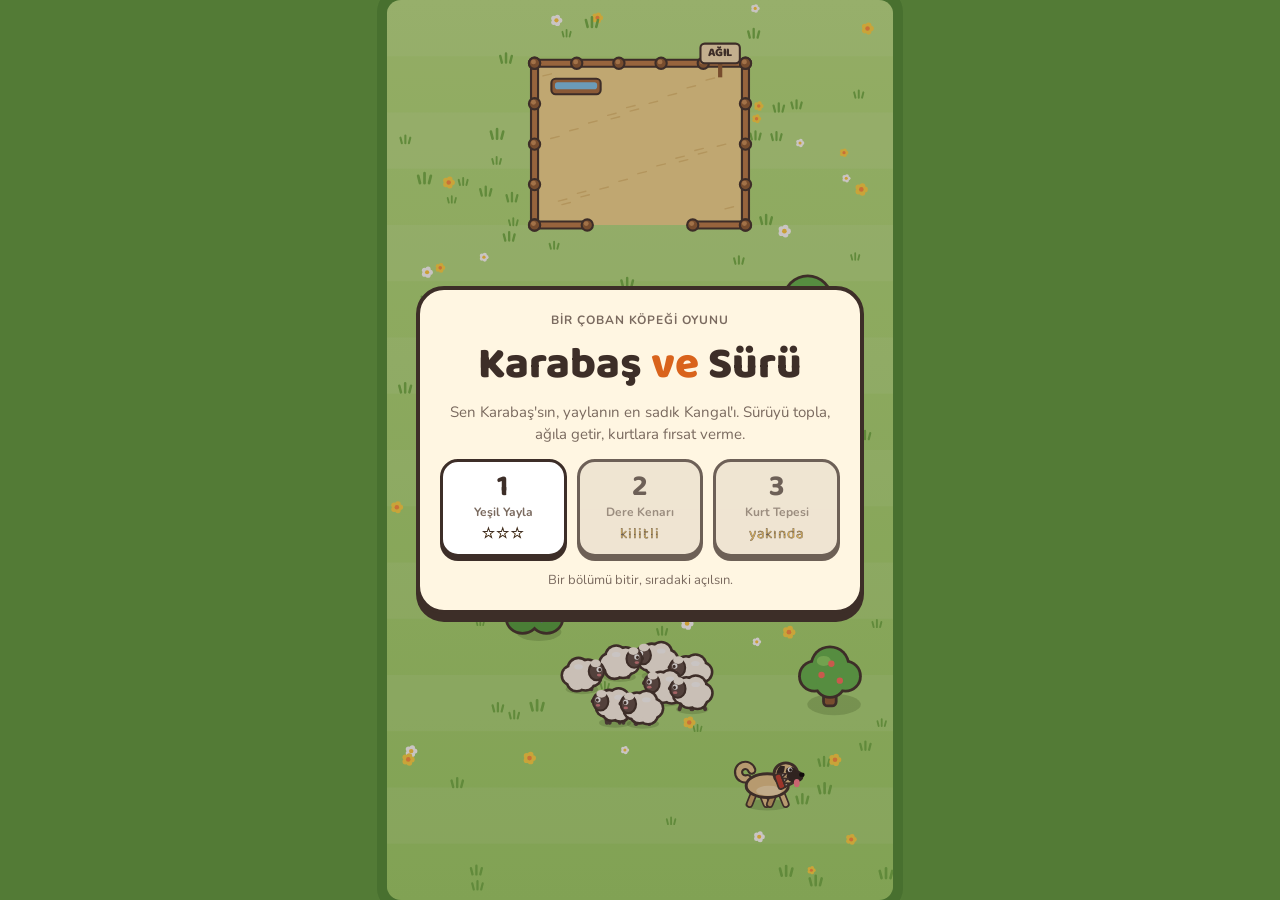
==== commit aa74863c: "Add files via upload" ====
--- a/index.html
+++ b/index.html
@@ -2,116 +2,782 @@
 <html lang="tr">
 <head>
 <meta charset="utf-8">
-<meta name="viewport" content="width=device-width,initial-scale=1,viewport-fit=cover">
-<title>LunaTink · Deneysel, küçük bir oyun stüdyosu</title>
-<meta name="description" content="Deneysel, küçük bir oyun stüdyosu. Yeni fikirleri deneyip sakin mobil oyunlar yapıyoruz.">
-<meta property="og:title" content="LunaTink · Deneysel, küçük bir oyun stüdyosu">
-<meta property="og:description" content="Deneysel, küçük bir oyun stüdyosu. Yeni fikirleri deneyip sakin mobil oyunlar yapıyoruz.">
-<meta property="og:image" content="og-image.png">
-<meta name="theme-color" content="#1c1a3a">
-<link rel="alternate" hreflang="en" href="en.html">
-<link rel="icon" href="favicon.svg" type="image/svg+xml">
-<link rel="icon" href="favicon-48.png" sizes="48x48" type="image/png">
-<link rel="apple-touch-icon" href="icon-192.png">
-<link rel="preconnect" href="https://fonts.googleapis.com">
-<link rel="preconnect" href="https://fonts.gstatic.com" crossorigin>
-<link rel="stylesheet" href="https://fonts.googleapis.com/css2?family=Fraunces:opsz,wght@9..144,500;9..144,700&family=Outfit:wght@400;600;700&display=swap">
+<meta name="viewport" content="width=device-width,initial-scale=1,viewport-fit=cover,user-scalable=no">
+<meta name="theme-color" content="#5c9a3c">
+<meta name="description" content="Karabaş ve Sürü: Kangal köpeği Karabaş ile sürüyü ağıla getir.">
+<title>Karabaş ve Sürü</title>
+<link rel="stylesheet" href="https://fonts.googleapis.com/css2?family=Baloo+2:wght@600;800&family=Nunito:wght@700;800&display=swap">
 <style>
-:root{--navy:#1c1a3a;--navy-2:#2c2960;--night:#141230;--gold:#f2c46b;--gold-d:#b8862b;--cream:#f4eee0;
---soft:#d8d3e8;--muted:#b0aacb;--line:#f2c46b33;--panel:#ffffff0d;
---body:"Outfit",system-ui,-apple-system,"Segoe UI",sans-serif;--display:"Fraunces",Georgia,serif;color-scheme:dark}
-*{box-sizing:border-box}
-html{background:var(--night)}
-body{margin:0;min-height:100vh;display:flex;flex-direction:column;color:var(--cream);font-family:var(--body);font-size:17px;line-height:1.6;
-background:radial-gradient(110% 70% at 85% 0%,var(--navy-2) 0%,var(--navy) 50%,var(--night) 100%) fixed}
-body::before{content:"";position:fixed;inset:0;pointer-events:none;z-index:0;opacity:.8;
-background-image:radial-gradient(1.5px 1.5px at 12% 18%,#fff9 50%,transparent 51%),radial-gradient(1px 1px at 28% 64%,#fff8 50%,transparent 51%),radial-gradient(1.5px 1.5px at 52% 12%,#fffa 50%,transparent 51%),radial-gradient(1px 1px at 68% 48%,#fff7 50%,transparent 51%),radial-gradient(2px 2px at 86% 26%,#f2c46bcc 50%,transparent 51%),radial-gradient(1px 1px at 93% 78%,#fff8 50%,transparent 51%),radial-gradient(1px 1px at 7% 86%,#fff6 50%,transparent 51%),radial-gradient(1.5px 1.5px at 40% 90%,#fff6 50%,transparent 51%),radial-gradient(1px 1px at 76% 92%,#fff7 50%,transparent 51%)}
-body>*{position:relative;z-index:1}
-a{color:var(--gold)}
-a:focus-visible,.btn:focus-visible{outline:2px solid var(--gold);outline-offset:3px;border-radius:6px}
-.wrap{width:100%;max-width:1040px;margin:0 auto;padding-left:max(18px,env(safe-area-inset-left));padding-right:max(18px,env(safe-area-inset-right))}
-.top{display:flex;justify-content:space-between;align-items:center;gap:14px;flex-wrap:wrap;padding-block:18px}
-.brand{display:flex;align-items:center;gap:10px;color:var(--gold);text-decoration:none;font-family:var(--display);font-weight:700;font-size:20px}
-.brand .sym{width:36px;height:auto}
-.top nav{display:flex;align-items:center;gap:20px;flex-wrap:wrap}
-.top nav a{color:var(--soft);text-decoration:none;font-size:15px}
-.top nav a:hover,.top nav a[aria-current]{color:var(--gold)}
-.lang{display:flex;gap:4px;font-size:13px;font-weight:700}
-.lang a,.lang span{padding:3px 8px;border-radius:6px;text-decoration:none}
-.lang span{background:var(--gold);color:var(--navy)}
-.lang a{color:var(--soft);border:1px solid var(--line)}
-main{flex:1;padding-block:10px 60px}
-.hero{display:grid;justify-items:center;text-align:center;gap:18px;padding-block:56px 48px}
-.hero .logo{width:min(460px,86%);height:auto;color:var(--gold)}
-.hero p{margin:0;max-width:46ch;color:var(--soft);font-size:19px}
-h1,h2,h3{font-family:var(--display);line-height:1.15;text-wrap:balance;color:var(--cream);margin:0}
-h1{font-size:clamp(32px,6vw,48px)}
-h2{font-size:clamp(24px,4vw,30px)}
-h3{font-size:21px}
-.eyebrow{font-size:13px;font-weight:700;letter-spacing:.12em;text-transform:uppercase;color:var(--gold)}
-.section{display:grid;gap:20px;padding-block:28px}
-.games{display:grid;grid-template-columns:repeat(auto-fill,minmax(min(100%,300px),1fr));gap:18px}
-.game{background:var(--panel);border:1px solid var(--line);border-radius:18px;padding:20px;display:grid;gap:10px;align-content:start;text-decoration:none;color:inherit;transition:transform .2s,border-color .2s}
-a.game:hover{transform:translateY(-3px);border-color:#f2c46b88}
-.game .ic{width:72px;height:72px;border-radius:18px;background:linear-gradient(135deg,#f9b9a4,#c9b6f2 55%,#9fd8c9)}
-.game p{margin:0;color:var(--muted);font-size:15px}
-.game.soon{border-style:dashed;opacity:.6}
-.game.soon .ic{background:#ffffff14}
-.btn{display:inline-flex;align-items:center;gap:8px;background:var(--gold);color:var(--navy);font-weight:700;text-decoration:none;padding:11px 20px;border-radius:999px;font-size:16px;justify-self:start}
-.btn.ghost{background:transparent;color:var(--gold);border:1.5px solid var(--gold)}
-.btn[aria-disabled]{opacity:.65;cursor:default}
-.btns{display:flex;gap:12px;flex-wrap:wrap}
-.about{display:grid;grid-template-columns:repeat(auto-fit,minmax(min(100%,260px),1fr));gap:18px}
-.about div{border-top:1px solid var(--line);padding-top:14px}
-.about h3{font-size:18px;margin-bottom:6px;color:var(--gold)}
-.about p{margin:0;color:var(--soft);font-size:16px}
-.game-hero{display:grid;grid-template-columns:auto 1fr;gap:24px;align-items:center;padding-block:36px 10px}
-.game-hero .ic{width:120px;height:120px;border-radius:28px;background:linear-gradient(135deg,#f9b9a4,#c9b6f2 55%,#9fd8c9);box-shadow:0 10px 30px #0006}
-.game-hero p{margin:6px 0 0;color:var(--soft);max-width:52ch}
-@media (max-width:560px){.game-hero{grid-template-columns:1fr}}
-.facts{display:flex;flex-wrap:wrap;gap:10px;padding:0;margin:0;list-style:none}
-.facts li{border:1px solid var(--line);background:var(--panel);border-radius:999px;padding:6px 14px;font-size:15px;color:var(--soft)}
-.facts b{color:var(--gold);font-variant-numeric:tabular-nums}
-.steps{display:grid;grid-template-columns:repeat(auto-fit,minmax(min(100%,220px),1fr));gap:16px;counter-reset:s;padding:0;margin:0;list-style:none}
-.steps li{background:var(--panel);border:1px solid var(--line);border-radius:16px;padding:18px;color:var(--soft)}
-.steps li::before{counter-increment:s;content:counter(s);display:grid;place-items:center;width:30px;height:30px;border-radius:50%;background:var(--gold);color:var(--navy);font-weight:700;margin-bottom:10px}
-.prose{max-width:68ch;display:grid;gap:14px}
-.prose h1{margin-top:30px}
-.prose h2{font-size:22px;margin-top:14px;color:var(--gold)}
-.prose p,.prose li{color:var(--soft)}
-.prose p,.prose ul{margin:0}
-.prose .meta{color:var(--muted);font-size:15px}
-.box{background:var(--panel);border:1px solid var(--line);border-radius:16px;padding:18px 20px}
-.box ul{margin:0;padding-left:20px;display:grid;gap:6px}
-.mail{font-weight:700;user-select:all}
-footer{border-top:1px solid var(--line);padding-block:24px 30px;color:var(--muted);font-size:14px}
-footer .wrap{display:flex;justify-content:space-between;gap:12px;flex-wrap:wrap}
-footer a{color:var(--soft)}
-@media (prefers-reduced-motion:reduce){*{transition:none!important}}
+/* Layout: full-screen portrait meadow, floating HUD pills on top, chunky outlined cards for menus */
+:root{
+  --grass:#a6d86e; --grass-deep:#7cb64c; --hedge:#5c9a3c;
+  --wool:#fffaf0; --ink:#3d2e28; --straw:#f4d98e;
+  --kangal:#e6c48a; --accent:#ff8a3d; --accent-deep:#d9631c;
+  --card:#fff6e2; --muted:#7a6a5f;
+  --display:"Baloo 2","Nunito",ui-rounded,system-ui,sans-serif;
+  --body:"Nunito",ui-rounded,system-ui,sans-serif;
+  color-scheme:light;
+}
+[hidden]{display:none!important}
+html{box-sizing:border-box;height:100%;overflow:hidden;background:var(--hedge)}
+body{height:100%;margin:0;overflow:hidden;background:var(--hedge);color:var(--ink);font-family:var(--body);
+  -webkit-user-select:none;user-select:none;-webkit-tap-highlight-color:transparent}
+#game{position:relative;width:100%;height:100%;overflow:hidden}
+canvas{display:block;width:100%;height:100%;touch-action:none}
+
+.hud{position:absolute;left:0;right:0;top:10px;display:flex;justify-content:space-between;align-items:flex-start;
+  padding-left:max(12px,env(safe-area-inset-left,0px));padding-right:max(12px,env(safe-area-inset-right,0px));pointer-events:none;gap:8px}
+.pills{display:flex;flex-wrap:wrap;gap:8px}
+.pill{background:var(--card);border:3px solid var(--ink);border-radius:999px;padding:4px 14px;font-family:var(--display);font-weight:800;
+  font-size:18px;line-height:1.3;box-shadow:0 4px 0 var(--ink);font-variant-numeric:tabular-nums;white-space:nowrap}
+.pill small{font-family:var(--body);font-size:13px;color:var(--muted);font-weight:700}
+.pill.warn{background:#ffd3c2}
+.iconbtn{pointer-events:auto;width:48px;height:48px;border-radius:50%;border:3px solid var(--ink);background:var(--card);
+  box-shadow:0 4px 0 var(--ink);font:800 20px var(--display);color:var(--ink);cursor:pointer;flex:none}
+.iconbtn:active{transform:translateY(3px);box-shadow:0 1px 0 var(--ink)}
+
+#bark{position:absolute;right:max(18px,env(safe-area-inset-right,0px));bottom:22px;width:92px;height:92px;border-radius:50%;
+  border:4px solid var(--ink);box-shadow:0 6px 0 var(--ink);cursor:pointer;color:var(--ink);
+  background:conic-gradient(var(--accent) calc(var(--cd,1)*360deg), #f1d2b8 0);font:800 26px/1 var(--display);touch-action:none}
+#bark span{display:block;font:700 11px var(--body);margin-top:2px}
+#bark:active{transform:translateY(4px);box-shadow:0 2px 0 var(--ink)}
+#bark.cool{opacity:.85}
+
+.screen{position:absolute;inset:0;display:flex;align-items:center;justify-content:center;
+  padding:20px max(16px,env(safe-area-inset-right,0px)) 20px max(16px,env(safe-area-inset-left,0px));background:rgba(61,46,40,.28)}
+.card{width:100%;max-width:400px;background:var(--card);border:4px solid var(--ink);border-radius:28px;box-shadow:0 8px 0 var(--ink);
+  padding:22px 20px 20px;display:flex;flex-direction:column;gap:14px;text-align:center;max-height:100%;overflow:auto}
+h1,h2{font-family:var(--display);margin:0;line-height:1.05;text-wrap:balance}
+h1{font-size:44px;font-weight:800;color:var(--ink)}
+h1 em{font-style:normal;color:var(--accent-deep)}
+h2{font-size:32px;font-weight:800}
+p{margin:0;font-size:16px;line-height:1.45;color:var(--ink)}
+.sub{color:var(--muted);font-size:15px}
+.btn{font:800 22px var(--display);border:4px solid var(--ink);border-radius:18px;padding:8px 18px;background:var(--accent);color:#fff;
+  text-shadow:0 2px 0 var(--accent-deep);box-shadow:0 6px 0 var(--ink);cursor:pointer}
+.btn.alt{background:var(--card);color:var(--ink);text-shadow:none}
+.btn:active{transform:translateY(4px);box-shadow:0 2px 0 var(--ink)}
+.btn:focus-visible,.iconbtn:focus-visible,#bark:focus-visible,.lvl:focus-visible{outline:3px solid #2f7ad8;outline-offset:3px}
+.row{display:flex;gap:10px;justify-content:center;flex-wrap:wrap}
+.levels{display:grid;grid-template-columns:repeat(3,1fr);gap:10px}
+.lvl{border:3px solid var(--ink);border-radius:18px;background:#fff;box-shadow:0 4px 0 var(--ink);padding:10px 4px 8px;cursor:pointer;
+  font-family:var(--display);color:var(--ink);display:flex;flex-direction:column;align-items:center;gap:2px;min-width:0}
+.lvl b{font-size:30px;line-height:1}
+.lvl i{font-style:normal;font:700 12px var(--body);color:var(--muted)}
+.lvl .st{font-size:15px;letter-spacing:1px;color:#f2b01e;-webkit-text-stroke:.5px var(--ink)}
+.lvl[disabled]{background:#eadfcd;cursor:not-allowed;opacity:.75}
+.lvl:not([disabled]):active{transform:translateY(3px);box-shadow:0 1px 0 var(--ink)}
+.bigstars{font-size:52px;letter-spacing:6px;line-height:1}
+.bigstars .on{color:#f6b81f;-webkit-text-stroke:2px var(--ink)}
+.bigstars .off{color:#e3d6c2;-webkit-text-stroke:2px #b9a993}
+.how{display:grid;gap:8px;text-align:left}
+.how div{display:flex;gap:10px;align-items:flex-start;font-size:15px;line-height:1.4}
+.how b{flex:none;width:28px;height:28px;border-radius:50%;background:var(--accent);color:#fff;border:2px solid var(--ink);
+  display:grid;place-items:center;font:800 15px var(--display)}
+.tag{font:700 12px var(--body);letter-spacing:.08em;text-transform:uppercase;color:var(--muted)}
+@media (prefers-reduced-motion:reduce){.btn:active,.iconbtn:active,#bark:active{transform:none}}
 </style>
 </head>
 <body>
-<header class="wrap top">
-  <a class="brand" href="index.html"><svg class="sym" viewBox="0 0 200 180" aria-hidden="true"><path d="M150.78 124.63 A69.00 69.00 0 1 1 92.28 27.13 A57.00 57.00 0 0 0 150.78 124.63Z" fill="currentColor"/><path d="M141.28 53.11 L149.62 53.11 L149.62 64.58 L141.28 64.58Z M158.72 56.88 L164.62 62.78 L156.51 70.89 L150.61 64.99Z M168.38 71.88 L168.38 80.22 L156.92 80.22 L156.92 71.88Z M164.62 89.32 L158.72 95.22 L150.61 87.11 L156.51 81.21Z M149.62 98.98 L141.28 98.98 L141.28 87.52 L149.62 87.52Z M132.18 95.22 L126.28 89.32 L134.39 81.21 L140.29 87.11Z M122.51 80.22 L122.51 71.88 L133.98 71.88 L133.98 80.22Z M126.28 62.78 L132.18 56.88 L140.29 64.99 L134.39 70.89Z" fill="currentColor"/><path d="M131.90 76.05 a13.55 13.55 0 1 0 27.11 0 a13.55 13.55 0 1 0 -27.11 0Z M140.03 76.05 a5.42 5.42 0 1 1 10.84 0 a5.42 5.42 0 1 1 -10.84 0Z" fill="currentColor" fill-rule="evenodd"/></svg><span>LunaTink</span></a>
-  <nav aria-label="Menu">
-    <a href="index.html" aria-current="page">Ana sayfa</a>
-    <a href="oyunlar.html">Oyunlar</a>
-    <a href="index.html#contact">İletişim</a>
-    <span class="lang"><span>TR</span><a href="en.html" hreflang="en">EN</a></span>
-  </nav>
-</header>
-<main class="wrap">
-<section class="hero"><svg class="logo" viewBox="0 0 451 180" role="img" aria-label="LunaTink"><path d="M130.22 114.91 A55.20 55.20 0 1 1 83.42 36.91 A45.60 45.60 0 0 0 130.22 114.91Z" fill="currentColor"/><path d="M122.62 57.69 L129.30 57.69 L129.30 66.87 L122.62 66.87Z M136.58 60.71 L141.29 65.42 L134.81 71.91 L130.09 67.19Z M144.31 72.70 L144.31 79.38 L135.13 79.38 L135.13 72.70Z M141.29 86.66 L136.58 91.37 L130.09 84.89 L134.81 80.17Z M129.30 94.39 L122.62 94.39 L122.62 85.21 L129.30 85.21Z M115.34 91.37 L110.63 86.66 L117.11 80.17 L121.83 84.89Z M107.61 79.38 L107.61 72.70 L116.79 72.70 L116.79 79.38Z M110.63 65.42 L115.34 60.71 L121.83 67.19 L117.11 71.91Z" fill="currentColor"/><path d="M115.12 76.04 a10.84 10.84 0 1 0 21.68 0 a10.84 10.84 0 1 0 -21.68 0Z M121.62 76.04 a4.34 4.34 0 1 1 8.67 0 a4.34 4.34 0 1 1 -8.67 0Z" fill="currentColor" fill-rule="evenodd"/><path d="M194.304 69.616 191.52 70.032Q190.944 70.096 190.64 70.304Q190.336 70.512 190.336 70.896V112.144Q190.336 112.816 190.736 113.12Q191.136 113.424 191.904 113.424H198.912Q200.448 113.424 201.808 112.84800000000001Q203.168 112.272 204.48000000000002 110.768Q205.792 109.264 207.168 106.448L210.048 100.496Q210.144 100.336 210.208 100.27199999999999Q210.272 100.208 210.368 100.24Q210.496 100.24 210.52800000000002 100.368Q210.56 100.496 210.496 100.72L207.552 114.256Q207.456 114.672 207.40800000000002 114.78399999999999Q207.36 114.896 207.264 114.896Q207.072 114.896 206.656 114.672Q206.24 114.448 205.584 114.22399999999999Q204.928 114.0 203.904 114.0H178.528Q178.4 114.0 178.32 113.936Q178.24 113.872 178.24 113.808Q178.24 113.616 178.592 113.584L181.376 113.168Q181.984 113.072 182.272 112.88Q182.56 112.688 182.56 112.304V70.896Q182.56 70.512 182.272 70.304Q181.984 70.096 181.376 70.032L178.592 69.616Q178.24 69.55199999999999 178.24 69.392Q178.24 69.29599999999999 178.32 69.24799999999999Q178.4 69.19999999999999 178.528 69.19999999999999H194.368Q194.528 69.19999999999999 194.59199999999998 69.24799999999999Q194.656 69.29599999999999 194.656 69.392Q194.656 69.55199999999999 194.304 69.616ZM233.056 113.008V108.944V108.784V88.88Q233.056 88.688 232.96 88.592Q232.864 88.496 232.64 88.496H230.368Q230.24 88.496 230.176 88.43199999999999Q230.112 88.368 230.112 88.27199999999999Q230.112 88.176 230.176 88.128Q230.24 88.08 230.368 88.048L238.784 85.68Q239.04 85.616 239.152 85.6Q239.264 85.584 239.392 85.584Q239.552 85.584 239.632 85.68Q239.712 85.776 239.712 85.936V112.304Q239.712 112.688 239.88799999999998 112.928Q240.064 113.168 240.48 113.264L242.368 113.552Q242.56 113.584 242.624 113.648Q242.688 113.712 242.688 113.808Q242.688 113.872 242.624 113.936Q242.56 114.0 242.432 114.0H233.92Q233.504 114.0 233.28 113.744Q233.056 113.488 233.056 113.008ZM214.976 106.384V88.88Q214.976 88.688 214.88 88.592Q214.784 88.496 214.56 88.496H212.256Q212.128 88.496 212.064 88.43199999999999Q212.0 88.368 212.0 88.27199999999999Q212.0 88.176 212.07999999999998 88.128Q212.16 88.08 212.256 88.048L220.736 85.68Q220.992 85.616 221.10399999999998 85.6Q221.216 85.584 221.312 85.584Q221.472 85.584 221.55200000000002 85.68Q221.632 85.776 221.632 85.936V105.712Q221.632 108.752 223.024 110.16Q224.416 111.568 226.72 111.568Q228.16 111.568 229.648 110.94399999999999Q231.136 110.32 232.64 108.944L233.728 107.952L234.016 108.272L232.89600000000002 109.264Q229.664 112.176 227.12 113.344Q224.576 114.512 222.336 114.512Q219.136 114.512 217.05599999999998 112.52799999999999Q214.976 110.544 214.976 106.384ZM254.27200000000002 85.872V112.304Q254.27200000000002 112.688 254.464 112.928Q254.656 113.168 255.04000000000002 113.264L256.928 113.552Q257.248 113.616 257.248 113.808Q257.248 114.0 256.992 114.0H244.8Q244.73600000000002 114.0 244.656 113.936Q244.57600000000002 113.872 244.57600000000002 113.808Q244.57600000000002 113.744 244.64000000000001 113.68Q244.704 113.616 244.864 113.584L246.848 113.264Q247.264 113.168 247.44 112.928Q247.616 112.688 247.616 112.336V88.816Q247.616 88.624 247.536 88.52799999999999Q247.45600000000002 88.432 247.23200000000003 88.432H244.92800000000003Q244.8 88.432 244.73600000000002 88.368Q244.67200000000003 88.304 244.67200000000003 88.208Q244.67200000000003 88.112 244.752 88.064Q244.83200000000002 88.01599999999999 244.92800000000003 87.984L253.376 85.616Q253.632 85.55199999999999 253.74400000000003 85.536Q253.85600000000002 85.52 253.95200000000003 85.52Q254.11200000000002 85.52 254.192 85.616Q254.27200000000002 85.712 254.27200000000002 85.872ZM253.66400000000002 91.952 253.376 91.664 254.496 90.64Q257.76 87.696 260.304 86.56Q262.848 85.424 265.088 85.424Q268.288 85.424 270.352 87.392Q272.416 89.36 272.416 93.55199999999999V112.08Q272.416 112.592 272.672 112.912Q272.928 113.232 273.44 113.328L275.072 113.584Q275.232 113.616 275.29600000000005 113.664Q275.36 113.712 275.36 113.808Q275.36 113.872 275.29600000000005 113.936Q275.232 114.0 275.10400000000004 114.0H262.848Q262.56 114.0 262.56 113.808Q262.56 113.616 262.91200000000003 113.552L264.86400000000003 113.264Q265.408 113.168 265.584 112.84800000000001Q265.76 112.528 265.76 112.08V94.224Q265.76 91.152 264.384 89.75999999999999Q263.00800000000004 88.368 260.672 88.368Q259.232 88.368 257.76 88.976Q256.288 89.584 254.752 90.992ZM293.95200000000006 111.024V110.768L293.63200000000006 111.056V91.12Q293.63200000000006 88.52799999999999 292.59200000000004 87.16799999999999Q291.552 85.80799999999999 289.53600000000006 85.80799999999999Q287.29600000000005 85.80799999999999 286.22400000000005 86.89599999999999Q285.15200000000004 87.984 285.15200000000004 89.264V91.664Q285.15200000000004 93.104 284.1600000000001 94.08Q283.16800000000006 95.056 281.6 95.056Q280.48 95.056 279.744 94.352Q279.00800000000004 93.648 279.00800000000004 92.24Q279.00800000000004 90.576 280.30400000000003 89.008Q281.6 87.44 284.12800000000004 86.416Q286.65600000000006 85.392 290.336 85.392Q295.36 85.392 297.84000000000003 87.55199999999999Q300.32000000000005 89.712 300.32000000000005 93.616V110.416Q300.32000000000005 111.632 300.73600000000005 112.16Q301.15200000000004 112.688 301.76000000000005 112.688Q302.336 112.688 302.784 112.336Q303.232 111.984 303.32800000000003 111.216Q303.36 111.088 303.408 111.056Q303.456 111.024 303.48800000000006 111.024Q303.58400000000006 111.024 303.61600000000004 111.056Q303.648 111.088 303.648 111.216Q303.648 111.76 303.136 112.54400000000001Q302.624 113.328 301.504 113.936Q300.384 114.544 298.528 114.544Q296.16 114.544 295.05600000000004 113.568Q293.95200000000006 112.592 293.95200000000006 111.024ZM277.44000000000005 107.824Q277.44000000000005 104.432 280.24 102.336Q283.04 100.24 288.96000000000004 100.24Q291.07200000000006 100.24 292.44800000000004 100.63999999999999Q293.824 101.03999999999999 294.97600000000006 101.648L294.752 101.872Q293.6 101.328 292.35200000000003 101.00800000000001Q291.10400000000004 100.688 289.56800000000004 100.688Q286.944 100.688 285.53600000000006 102.32Q284.12800000000004 103.952 284.12800000000004 106.832Q284.12800000000004 109.616 285.47200000000004 111.136Q286.81600000000003 112.656 288.96000000000004 112.656Q290.432 112.656 291.872 111.98400000000001Q293.312 111.312 294.27200000000005 110.064L294.59200000000004 110.256Q293.184 112.336 290.736 113.45599999999999Q288.288 114.576 285.47200000000004 114.576Q281.88800000000003 114.576 279.66400000000004 112.68799999999999Q277.44000000000005 110.8 277.44000000000005 107.824Z" fill="currentColor"/><path d="M326.15999999999997 68.432Q327.568 68.432 329.808 68.80000000000001Q332.048 69.168 334.608 69.712Q337.168 70.256 339.568 70.8Q341.968 71.344 343.808 71.71199999999999Q345.648 72.08 346.352 72.08Q347.472 72.08 348.096 71.696Q348.71999999999997 71.312 348.848 70.544Q348.944 69.80799999999999 348.784 68.816Q348.624 67.824 348.71999999999997 66.64Q348.816 65.29599999999999 349.568 64.512Q350.32 63.728 351.44 63.728Q352.528 63.728 353.264 64.592Q354.0 65.45599999999999 353.968 66.928Q353.936 69.52 352.11199999999997 71.104Q350.288 72.688 347.76 72.688Q346.384 72.688 344.224 72.304Q342.06399999999996 71.92 339.52 71.344Q336.976 70.768 334.432 70.19200000000001Q331.888 69.616 329.712 69.232Q327.536 68.848 326.128 68.848Q323.856 68.848 322.688 69.632Q321.52 70.416 321.328 71.888Q321.168 73.19999999999999 321.504 74.14399999999999Q321.84 75.088 322.24 75.92Q322.64 76.75200000000001 322.576 77.80799999999999Q322.544 78.99199999999999 321.76 79.75999999999999Q320.976 80.52799999999999 319.664 80.49600000000001Q318.192 80.464 317.376 79.088Q316.56 77.71199999999999 316.88 75.47200000000001Q317.104 73.488 318.24 71.904Q319.376 70.32 321.376 69.376Q323.376 68.432 326.15999999999997 68.432ZM328.71999999999997 111.568Q328.496 112.304 328.72 112.688Q328.944 113.072 329.584 113.136L332.752 113.488Q333.168 113.52 333.168 113.744Q333.168 113.872 333.08799999999997 113.936Q333.008 114.0 332.784 114.0H316.4Q316.24 114.0 316.144 113.936Q316.048 113.872 316.048 113.776Q316.048 113.616 316.15999999999997 113.568Q316.272 113.52 316.464 113.488L319.568 113.136Q320.144 113.072 320.48 112.70400000000001Q320.816 112.336 321.04 111.632Q321.488 110.192 322.256 107.584Q323.024 104.976 323.98400000000004 101.632Q324.944 98.288 326.03200000000004 94.544Q327.12 90.8 328.176 87.03999999999999Q329.23199999999997 83.28 330.192 79.888Q331.152 76.49600000000001 331.904 73.82400000000001Q332.656 71.152 333.072 69.616L340.176 71.152Q339.69599999999997 72.688 338.928 75.31200000000001Q338.15999999999997 77.936 337.23199999999997 81.232Q336.304 84.52799999999999 335.28 88.14399999999999Q334.256 91.75999999999999 333.248 95.344Q332.24 98.928 331.36 102.128Q330.48 105.328 329.79200000000003 107.77600000000001Q329.104 110.224 328.71999999999997 111.568ZM351.536 107.216Q350.64 110.032 350.88 111.008Q351.12 111.984 351.952 111.984Q352.656 111.984 353.504 111.40799999999999Q354.352 110.832 355.59999999999997 109.264Q355.76 109.04 355.84000000000003 108.96000000000001Q355.92 108.88 356.01599999999996 108.912Q356.144 108.944 356.128 109.104Q356.11199999999997 109.264 355.952 109.55199999999999Q354.608 111.824 352.512 113.184Q350.416 114.544 347.568 114.544Q345.872 114.544 345.00800000000004 113.904Q344.144 113.264 344.08 111.91999999999999Q344.01599999999996 110.576 344.656 108.528L349.616 93.456Q350.544 90.64 350.4 89.6Q350.256 88.56 349.36 88.56Q348.688 88.56 347.808 89.136Q346.928 89.712 345.456 91.408Q345.328 91.568 345.23199999999997 91.632Q345.13599999999997 91.696 345.03999999999996 91.664Q344.944 91.632 344.976 91.536Q345.008 91.44 345.104 91.28Q346.832 88.56 349.056 87.024Q351.28 85.488 353.616 85.488Q355.12 85.488 356.01599999999996 86.176Q356.912 86.864 357.08799999999997 88.304Q357.264 89.744 356.52799999999996 91.984ZM354.96 81.136Q353.616 81.136 352.88 80.416Q352.144 79.696 352.144 78.608Q352.144 77.45599999999999 352.832 76.112Q353.52 74.768 354.672 73.80799999999999Q355.824 72.848 357.264 72.848Q358.864 72.848 359.568 73.568Q360.272 74.288 360.272 75.344Q360.272 76.72 359.6 78.048Q358.928 79.376 357.744 80.256Q356.56 81.136 354.96 81.136ZM361.168 91.664Q361.072 91.632 361.10400000000004 91.52000000000001Q361.136 91.408 361.232 91.28Q362.96000000000004 88.56 365.29600000000005 87.024Q367.632 85.488 369.93600000000004 85.488Q371.504 85.488 372.30400000000003 86.19200000000001Q373.10400000000004 86.896 373.10400000000004 88.368Q373.10400000000004 89.424 372.70400000000006 90.928Q372.30400000000003 92.432 371.76 94.0Q371.216 95.568 370.752 96.864Q370.288 98.16 370.16 98.832L369.968 98.768Q371.696 95.024 373.664 92.48Q375.632 89.936 377.632 88.4Q379.632 86.864 381.52 86.176Q383.408 85.488 384.976 85.488Q386.96000000000004 85.488 387.87200000000007 86.432Q388.78400000000005 87.376 388.78400000000005 89.088Q388.78400000000005 90.8 388.08000000000004 93.136L383.696 107.216Q382.76800000000003 110.128 383.04 111.056Q383.312 111.984 384.112 111.984Q384.78400000000005 111.984 385.63200000000006 111.40799999999999Q386.48 110.832 387.728 109.264Q387.92 109.04 388.0 108.96000000000001Q388.08000000000004 108.88 388.17600000000004 108.912Q388.27200000000005 108.944 388.25600000000003 109.104Q388.24 109.264 388.112 109.55199999999999Q386.76800000000003 111.824 384.688 113.184Q382.608 114.544 379.728 114.544Q378.03200000000004 114.544 377.168 113.888Q376.30400000000003 113.232 376.25600000000003 111.904Q376.208 110.576 376.81600000000003 108.528L381.29600000000005 94.224Q382.288 91.056 381.93600000000004 89.952Q381.584 88.848 380.17600000000004 88.848Q379.24800000000005 88.848 377.82400000000007 89.632Q376.40000000000003 90.416 374.784 92.16Q373.168 93.904 371.552 96.72Q369.93600000000004 99.536 368.59200000000004 103.536Q367.952 105.456 367.6 106.80000000000001Q367.24800000000005 108.144 367.10400000000004 109.04Q366.96000000000004 109.936 366.96000000000004 110.48Q366.96000000000004 111.056 367.20000000000005 111.408Q367.44000000000005 111.76 367.44000000000005 112.272Q367.44000000000005 113.232 365.93600000000004 113.888Q364.432 114.544 361.776 114.544Q360.048 114.544 359.744 113.824Q359.44 113.104 359.92 111.504L365.744 93.424Q366.704 90.576 366.528 89.568Q366.35200000000003 88.56 365.488 88.56Q364.81600000000003 88.56 363.93600000000004 89.136Q363.05600000000004 89.712 361.584 91.408Q361.456 91.568 361.36 91.632Q361.264 91.696 361.168 91.664ZM401.904 74.16 391.536 111.536Q391.248 112.656 391.28 113.31200000000001Q391.31199999999995 113.968 391.808 114.256Q392.304 114.544 393.424 114.544Q395.248 114.544 396.544 114.256Q397.84 113.968 398.544 113.456Q399.248 112.944 399.248 112.208Q399.248 111.728 398.99199999999996 111.376Q398.736 111.024 398.736 110.416Q398.736 109.68 398.88 108.688Q399.024 107.696 399.44 105.92Q399.856 104.144 400.656 101.168Q401.52 98.032 403.024 95.44Q404.52799999999996 92.848 406.36799999999994 90.99199999999999Q408.20799999999997 89.136 410.01599999999996 88.176Q411.82399999999996 87.21600000000001 413.23199999999997 87.28Q414.47999999999996 87.376 415.03999999999996 88.336Q415.59999999999997 89.29599999999999 415.376 90.992Q414.99199999999996 93.55199999999999 413.28 95.792Q411.568 98.032 408.256 99.72800000000001Q404.94399999999996 101.424 399.76 102.416L399.856 102.928Q407.44 101.55199999999999 412.11199999999997 99.71199999999999Q416.784 97.872 419.03999999999996 95.664Q421.296 93.456 421.616 90.992Q421.96799999999996 88.368 420.592 86.896Q419.216 85.424 416.56 85.328Q414.416 85.264 412.15999999999997 86.16Q409.904 87.056 407.808 88.75200000000001Q405.712 90.44800000000001 404.01599999999996 92.768Q402.32 95.088 401.296 97.872L401.936 96.848L408.52799999999996 73.52Q408.976 71.92 408.99199999999996 70.768Q409.008 69.616 408.60799999999995 68.88Q408.20799999999997 68.144 407.456 67.808Q406.704 67.47200000000001 405.616 67.47200000000001Q404.144 67.47200000000001 402.64 68.096Q401.13599999999997 68.72 399.77599999999995 69.92Q398.416 71.12 397.35999999999996 72.75200000000001Q397.264 72.88 397.23199999999997 72.99199999999999Q397.2 73.104 397.296 73.136Q397.392 73.168 397.504 73.104Q397.616 73.03999999999999 397.712 72.88Q398.99199999999996 71.50399999999999 399.82399999999996 71.024Q400.656 70.544 401.296 70.544Q402.032 70.544 402.256 71.312Q402.47999999999996 72.08 401.904 74.16ZM404.976 101.424 407.216 110.0Q407.856 112.464 408.976 113.50399999999999Q410.096 114.544 411.856 114.544Q413.424 114.544 414.71999999999997 114.01599999999999Q416.01599999999996 113.488 417.12 112.288Q418.224 111.088 419.18399999999997 109.072Q419.248 108.912 419.248 108.832Q419.248 108.752 419.152 108.72Q419.08799999999997 108.656 418.99199999999996 108.70400000000001Q418.89599999999996 108.752 418.832 108.848Q417.936 110.256 417.18399999999997 110.816Q416.43199999999996 111.376 415.728 111.376Q414.928 111.376 414.368 110.72Q413.808 110.064 413.328 108.496L410.57599999999996 99.696Z" fill="currentColor"/></svg><p>Deneysel, küçük bir oyun stüdyosu. Yeni fikirleri deneyip sakin mobil oyunlar yapıyoruz.</p></section>
-<section class="section"><span class="eyebrow">Oyunlarımız</span><div class="games">
-  <a class="game" href="hue-and-hush.html"><div class="ic" role="img" aria-label="Hue &amp; Hush"></div><h3>Hue &amp; Hush</h3><p>Renkleri kasede karıştır, numaralı alanları boya. Canlı üretilen müzikle sakin bir mola.</p></a>
-  <div class="game soon"><div class="ic"></div><h3>Yakında</h3><p>Sıradaki oyun üzerinde çalışıyoruz.</p></div>
-</div></section>
-<section class="section"><h2>LunaTink hakkında</h2><div class="about"><div><h3>Küçük bir stüdyo</h3><p>LunaTink deneysel, küçük bir oyun stüdyosu. Her oyunun kendi adı ve kendi dünyası var.</p></div><div><h3>Deneysel</h3><p>Her oyunda farklı bir fikir deniyoruz: yeni bir oynanış, yeni bir müzik, yeni bir his.</p></div><div><h3>Sakin oyunlar</h3><p>Acele yok, baskı yok. Oyun oynamak küçük bir mola gibi olsun istiyoruz.</p></div></div></section>
-<section class="section" id="contact"><h2>İletişim</h2><p style="margin:0;color:var(--soft)">Soru, öneri ya da hata bildirimi için bize yaz: <span class="mail">studio.lunatink@gmail.com</span></p></section>
-</main>
-<footer><div class="wrap">
-  <span>© 2026 LunaTink. Tüm hakları saklıdır.</span>
-  <span><a href="hue-and-hush-gizlilik.html">Hue &amp; Hush · Gizlilik</a> · <span class="mail">studio.lunatink@gmail.com</span></span>
-</div></footer>
+
+
+<div id="game">
+  <canvas id="cv" aria-label="Oyun alanı"></canvas>
+
+  <div class="hud" id="hud" hidden>
+    <div class="pills">
+      <div class="pill" id="hudSheep">0 / 6</div>
+      <div class="pill" id="hudTime">2:00</div>
+    </div>
+    <button class="iconbtn" id="pauseBtn" aria-label="Duraklat">II</button>
+  </div>
+  <button id="bark" hidden aria-label="Havla">HAV!<span>havla</span></button>
+
+  <div class="screen" id="menu">
+    <div class="card">
+      <div class="tag">Bir çoban köpeği oyunu</div>
+      <h1>Karabaş <em>ve</em> Sürü</h1>
+      <p class="sub">Sen Karabaş'sın, yaylanın en sadık Kangal'ı. Sürüyü topla, ağıla getir, kurtlara fırsat verme.</p>
+      <div class="levels" id="levels"></div>
+      <p class="sub" style="font-size:13px">Bir bölümü bitir, sıradaki açılsın.</p>
+    </div>
+  </div>
+
+  <div class="screen" id="intro" hidden>
+    <div class="card">
+      <div class="tag" id="introTag">Bölüm 1</div>
+      <h2 id="introName">Yeşil Yayla</h2>
+      <p id="introGoal"></p>
+      <div class="how">
+        <div><b>1</b><span>Ekrana parmağını bas ve tut. Karabaş parmağının peşinden koşar.</span></div>
+        <div><b>2</b><span>Koyunlar Karabaş'tan kaçar. Arkalarına geç ve onları ağılın kapısına doğru it.</span></div>
+        <div><b>3</b><span>Dağılan sürüyü toplamak için <strong>HAV!</strong> düğmesine bas.</span></div>
+      </div>
+      <button class="btn" id="startBtn">Başla</button>
+    </div>
+  </div>
+
+  <div class="screen" id="pause" hidden>
+    <div class="card">
+      <h2>Mola</h2>
+      <div class="row" style="flex-direction:column">
+        <button class="btn" id="resumeBtn">Devam et</button>
+        <button class="btn alt" id="soundBtn">Ses: Açık</button>
+        <button class="btn alt" id="restartBtn">Baştan başla</button>
+        <button class="btn alt" id="quitBtn">Bölümler</button>
+      </div>
+    </div>
+  </div>
+
+  <div class="screen" id="end" hidden>
+    <div class="card">
+      <h2 id="endTitle">Aferin Karabaş!</h2>
+      <div class="bigstars" id="endStars"></div>
+      <p id="endStats"></p>
+      <p class="sub" id="endTip"></p>
+      <div class="row">
+        <button class="btn alt" id="againBtn">Tekrar</button>
+        <button class="btn" id="nextBtn">Sonraki</button>
+      </div>
+      <button class="btn alt" id="menuBtn" style="font-size:18px">Bölümler</button>
+    </div>
+  </div>
+</div>
+
+<script>
+(() => {
+'use strict';
+const W = 720, H = 1280;
+const SHEEP_R = 20, DOG_R = 26, FEAR = 190, BARK_R = 290, BARK_CD = 2.6;
+
+const LEVELS = [
+  { name: 'Yeşil Yayla', sheep: 8, need: 6, time: 120, par: 70,
+    pen: { x: 210, y: 90, w: 300, h: 230, gate: 'bottom', gap: 150 },
+    obstacles: [
+      { x: 130, y: 560, r: 48, k: 'tree' }, { x: 600, y: 470, r: 52, k: 'tree' },
+      { x: 470, y: 770, r: 30, k: 'rock' }, { x: 210, y: 880, r: 34, k: 'bush' },
+      { x: 630, y: 980, r: 40, k: 'tree' }
+    ],
+    spawn: { x: 360, y: 1020, r: 120 }, dog: { x: 360, y: 1200 } },
+  { name: 'Dere Kenarı', sheep: 12, need: 9, time: 150, par: 100,
+    pen: { x: 50, y: 100, w: 250, h: 260, gate: 'right', gap: 140 },
+    obstacles: [
+      { x: 330, y: 640, r: 58, k: 'pond' }, { x: 430, y: 610, r: 72, k: 'pond' }, { x: 530, y: 650, r: 60, k: 'pond' },
+      { x: 620, y: 250, r: 48, k: 'tree' }, { x: 120, y: 830, r: 44, k: 'tree' },
+      { x: 610, y: 940, r: 30, k: 'rock' }, { x: 420, y: 400, r: 30, k: 'bush' }
+    ],
+    spawn: { x: 430, y: 1050, r: 140 }, dog: { x: 160, y: 1200 } },
+  { name: 'Kurt Tepesi', soon: true }
+];
+
+// ---------- persistence (per-viewer convenience only) ----------
+let progress = {};
+try { progress = JSON.parse(localStorage.getItem('karabas-stars') || '{}') || {}; } catch (e) { progress = {}; }
+function saveProgress() { try { localStorage.setItem('karabas-stars', JSON.stringify(progress)); } catch (e) {} }
+let soundOn = true;
+try { soundOn = localStorage.getItem('karabas-sound') !== '0'; } catch (e) {}
+
+// ---------- canvas & scaling ----------
+const cv = document.getElementById('cv'), ctx = cv.getContext('2d');
+let dpr = 1, scale = 1, ox = 0, oy = 0;
+function resize() {
+  const r = cv.getBoundingClientRect();
+  dpr = Math.min(window.devicePixelRatio || 1, 2.5);
+  cv.width = Math.round(r.width * dpr); cv.height = Math.round(r.height * dpr);
+  scale = Math.min(r.width / W, r.height / H);
+  ox = (r.width - W * scale) / 2; oy = (r.height - H * scale) / 2;
+}
+window.addEventListener('resize', resize);
+
+// ---------- helpers ----------
+const rand = (a, b) => a + Math.random() * (b - a);
+const clamp = (v, a, b) => v < a ? a : v > b ? b : v;
+const $ = id => document.getElementById(id);
+
+// ---------- audio ----------
+let actx = null;
+function audio() {
+  if (!soundOn) return null;
+  if (!actx) { try { actx = new (window.AudioContext || window.webkitAudioContext)(); } catch (e) { return null; } }
+  if (actx.state === 'suspended') actx.resume();
+  return actx;
+}
+function tone(type, f0, f1, dur, vol, delay = 0) {
+  const a = audio(); if (!a) return;
+  const t = a.currentTime + delay, o = a.createOscillator(), g = a.createGain(), lp = a.createBiquadFilter();
+  lp.type = 'lowpass'; lp.frequency.value = 1400;
+  o.type = type; o.frequency.setValueAtTime(f0, t); o.frequency.exponentialRampToValueAtTime(f1, t + dur);
+  g.gain.setValueAtTime(0.0001, t); g.gain.exponentialRampToValueAtTime(vol, t + 0.015); g.gain.exponentialRampToValueAtTime(0.0001, t + dur);
+  o.connect(lp); lp.connect(g); g.connect(a.destination); o.start(t); o.stop(t + dur + 0.05);
+}
+const sfx = {
+  woof() { tone('sawtooth', 340, 150, 0.16, 0.35); tone('sawtooth', 300, 130, 0.18, 0.3, 0.2); },
+  ding() { tone('sine', 880, 1320, 0.25, 0.25); tone('triangle', 1320, 1760, 0.2, 0.12, 0.08); },
+  baa() {
+    const a = audio(); if (!a) return;
+    const t = a.currentTime, o = a.createOscillator(), lfo = a.createOscillator(), lg = a.createGain(), g = a.createGain(), lp = a.createBiquadFilter();
+    o.type = 'sawtooth'; o.frequency.value = rand(330, 420); lfo.frequency.value = 22; lg.gain.value = 18;
+    lp.type = 'lowpass'; lp.frequency.value = 1100;
+    lfo.connect(lg); lg.connect(o.frequency);
+    g.gain.setValueAtTime(0.0001, t); g.gain.exponentialRampToValueAtTime(0.08, t + 0.05); g.gain.exponentialRampToValueAtTime(0.0001, t + 0.45);
+    o.connect(lp); lp.connect(g); g.connect(a.destination); o.start(t); lfo.start(t); o.stop(t + 0.5); lfo.stop(t + 0.5);
+  },
+  win() { [523, 659, 784, 1046].forEach((f, i) => tone('triangle', f, f * 1.01, 0.22, 0.22, i * 0.12)); },
+  lose() { [392, 330, 262].forEach((f, i) => tone('triangle', f, f * 0.97, 0.3, 0.2, i * 0.18)); }
+};
+
+// ---------- world state ----------
+let L = null, levelIdx = 0, sheep = [], dog = null, walls = [], parts = [], rings = [], deco = [];
+let state = 'menu', timeLeft = 0, elapsed = 0, barkCd = 0, pointer = null, lastBaa = 0, penShown = 0, endTimer = -1;
+
+function buildWalls(p) {
+  const a = { x: p.x, y: p.y }, b = { x: p.x + p.w, y: p.y }, c = { x: p.x + p.w, y: p.y + p.h }, d = { x: p.x, y: p.y + p.h };
+  const w = [[a, b], [d, a]];
+  if (p.gate === 'bottom') {
+    const mx = p.x + p.w / 2;
+    w.push([b, c], [c, { x: mx + p.gap / 2, y: c.y }], [{ x: mx - p.gap / 2, y: d.y }, d]);
+  } else {
+    const my = p.y + p.h / 2;
+    w.push([c, d], [b, { x: b.x, y: my - p.gap / 2 }], [{ x: c.x, y: my + p.gap / 2 }, c]);
+  }
+  return w;
+}
+
+function loadLevel(i) {
+  levelIdx = i; L = LEVELS[i];
+  walls = buildWalls(L.pen);
+  sheep = [];
+  for (let n = 0; n < L.sheep; n++) {
+    let x, y, ok, tries = 0;
+    do {
+      const ang = rand(0, Math.PI * 2), rr = Math.sqrt(Math.random()) * L.spawn.r;
+      x = L.spawn.x + Math.cos(ang) * rr; y = L.spawn.y + Math.sin(ang) * rr;
+      ok = sheep.every(s => Math.hypot(s.x - x, s.y - y) > 40) && L.obstacles.every(o => Math.hypot(o.x - x, o.y - y) > o.r + 30);
+    } while (!ok && ++tries < 60);
+    sheep.push({ x, y, vx: 0, vy: 0, face: Math.random() < .5 ? -1 : 1, ph: rand(0, 6), seed: rand(0, 9), fear: 0, wt: rand(0, 2), wa: null, penned: false, hop: 0 });
+  }
+  dog = { x: L.dog.x, y: L.dog.y, vx: 0, vy: 0, face: 1, ph: 0 };
+  parts = []; rings = []; timeLeft = L.time; elapsed = 0; barkCd = 0; pointer = null; endTimer = -1;
+  // decoration: grass tufts and flowers, kept clear of obstacles and the pen
+  deco = [];
+  for (let n = 0; n < 150; n++) {
+    const x = rand(10, W - 10), y = rand(10, H - 10);
+    const p = L.pen;
+    if (x > p.x - 10 && x < p.x + p.w + 10 && y > p.y - 10 && y < p.y + p.h + 10) continue;
+    if (L.obstacles.some(o => Math.hypot(o.x - x, o.y - y) < o.r + 12)) continue;
+    const r = Math.random();
+    deco.push({ x, y, k: r < .7 ? 'tuft' : r < .85 ? 'flower' : 'flower2', s: rand(.8, 1.3) });
+  }
+}
+
+function penInside(x, y, m) { const p = L.pen; return x > p.x + m && x < p.x + p.w - m && y > p.y + m && y < p.y + p.h - m; }
+
+function collideSeg(o, r, a, b) {
+  const abx = b.x - a.x, aby = b.y - a.y;
+  const t = clamp(((o.x - a.x) * abx + (o.y - a.y) * aby) / (abx * abx + aby * aby), 0, 1);
+  const cx = a.x + abx * t, cy = a.y + aby * t, dx = o.x - cx, dy = o.y - cy, d = Math.hypot(dx, dy);
+  if (d < r && d > 1e-4) {
+    const nx = dx / d, ny = dy / d; o.x = cx + nx * r; o.y = cy + ny * r;
+    const vn = o.vx * nx + o.vy * ny; if (vn < 0) { o.vx -= vn * nx; o.vy -= vn * ny; }
+  }
+}
+function collideWorld(o, r) {
+  for (const ob of L.obstacles) {
+    const dx = o.x - ob.x, dy = o.y - ob.y, d = Math.hypot(dx, dy), m = ob.r + r;
+    if (d < m && d > 1e-4) {
+      const nx = dx / d, ny = dy / d; o.x = ob.x + nx * m; o.y = ob.y + ny * m;
+      const vn = o.vx * nx + o.vy * ny; if (vn < 0) { o.vx -= vn * nx; o.vy -= vn * ny; }
+    }
+  }
+  for (const [a, b] of walls) collideSeg(o, r + 6, a, b);
+  if (o.x < r) { o.x = r; o.vx = Math.abs(o.vx) * .3; } if (o.x > W - r) { o.x = W - r; o.vx = -Math.abs(o.vx) * .3; }
+  if (o.y < r) { o.y = r; o.vy = Math.abs(o.vy) * .3; } if (o.y > H - r) { o.y = H - r; o.vy = -Math.abs(o.vy) * .3; }
+}
+
+// ---------- wall steering ----------
+// A pressed sheep must not push itself into a fence or the meadow edge (it would pin itself there).
+// The part of its push that points into a nearby wall is turned along the wall, so it slides
+// and escapes; a soft push also keeps calm sheep off the edges so the dog can get behind them.
+const BORDERS = [[{ x: 0, y: 0 }, { x: W, y: 0 }], [{ x: W, y: 0 }, { x: W, y: H }], [{ x: W, y: H }, { x: 0, y: H }], [{ x: 0, y: H }, { x: 0, y: 0 }]];
+const STEER_D = 70, EDGE_D = 75;
+function wallSteer(s, ax, ay) {
+  const segs = BORDERS.concat(walls);
+  for (let i = 0; i < segs.length; i++) {
+    const [a, b] = segs[i], isBorder = i < 4;
+    const abx = b.x - a.x, aby = b.y - a.y;
+    const t = clamp(((s.x - a.x) * abx + (s.y - a.y) * aby) / (abx * abx + aby * aby), 0, 1);
+    const dx = s.x - (a.x + abx * t), dy = s.y - (a.y + aby * t), d = Math.hypot(dx, dy);
+    if (d > STEER_D || d < 1e-4) continue;
+    const nx = dx / d, ny = dy / d, into = ax * nx + ay * ny;
+    if (into < 0) {
+      ax -= into * nx; ay -= into * ny;               // remove the push into the wall
+      const tx = -ny, ty = nx;
+      let side = Math.sign(ax * tx + ay * ty);
+      if (!side) side = Math.sign((s.x - dog.x) * tx + (s.y - dog.y) * ty) || (s.seed > 4.5 ? 1 : -1);
+      const k = -into * (1 - d / STEER_D * .5);
+      ax += tx * side * k; ay += ty * side * k;       // and turn it along the wall
+    }
+    if (isBorder && d < EDGE_D) { const k = (EDGE_D - d) * 9; ax += nx * k; ay += ny * k; }
+  }
+  return [ax, ay];
+}
+
+// ---------- simulation ----------
+function bark() {
+  if (state !== 'play' || barkCd > 0) return;
+  barkCd = BARK_CD; sfx.woof();
+  rings.push({ x: dog.x, y: dog.y, t: 0 });
+  for (const s of sheep) {
+    if (s.penned) continue;
+    const dx = s.x - dog.x, dy = s.y - dog.y, d = Math.hypot(dx, dy) || 1;
+    if (d < BARK_R) { const k = 1 - d / BARK_R; s.vx += dx / d * 420 * k; s.vy += dy / d * 420 * k; s.fear = 1; s.hop = .3; }
+  }
+}
+
+function update(dt, t) {
+  const playing = state === 'play';
+  const attract = state === 'menu';
+
+  // dog
+  if (attract) {
+    // menu: dog trots a lazy loop behind the flock
+    const cx = sheep.reduce((a, s) => a + s.x, 0) / sheep.length, cy = sheep.reduce((a, s) => a + s.y, 0) / sheep.length;
+    pointer = { x: cx + Math.cos(t * .5) * 230, y: cy + Math.sin(t * .5) * 160 + 60 };
+  }
+  if (playing || attract) {
+    let tx = 0, ty = 0;
+    if (pointer) {
+      const dx = pointer.x - dog.x, dy = pointer.y - dog.y, d = Math.hypot(dx, dy);
+      if (d > 6) { const sp = Math.min(attract ? 200 : 390, d * 4); tx = dx / d * sp; ty = dy / d * sp; }
+    }
+    const k = 1 - Math.exp(-(pointer ? 9 : 6) * dt);
+    dog.vx += (tx - dog.vx) * k; dog.vy += (ty - dog.vy) * k;
+    dog.x += dog.vx * dt; dog.y += dog.vy * dt;
+    collideWorld(dog, DOG_R);
+    const sp = Math.hypot(dog.vx, dog.vy);
+    if (Math.abs(dog.vx) > 12) dog.face = Math.sign(dog.vx);
+    dog.ph += dt * sp * .06;
+    if (sp > 260 && Math.random() < dt * 14) parts.push({ k: 'dust', x: dog.x - dog.face * 14 + rand(-6, 6), y: dog.y + 16, vx: -dog.vx * .05, vy: rand(-20, -5), t: 0, life: .5 });
+  }
+  barkCd = Math.max(0, barkCd - dt);
+
+  // sheep
+  const simOn = playing || attract || state === 'end';
+  if (simOn) for (const s of sheep) {
+    let ax = 0, ay = 0, fear = 0;
+    if (!s.penned && state !== 'end') {
+      const dx = s.x - dog.x, dy = s.y - dog.y, d = Math.hypot(dx, dy) || 1;
+      if (d < FEAR) { fear = 1 - d / FEAR; const f = fear * fear * 1900 + fear * 500; ax += dx / d * f; ay += dy / d * f; }
+    }
+    s.fear = Math.max(s.fear - dt * 1.4, fear);
+    let cx = 0, cy = 0, n = 0, avx = 0, avy = 0;
+    for (const o of sheep) {
+      if (o === s || o.penned !== s.penned) continue;
+      const dx = o.x - s.x, dy = o.y - s.y, d = Math.hypot(dx, dy);
+      if (d < 160) { cx += o.x; cy += o.y; avx += o.vx; avy += o.vy; n++; }
+      if (d < 44 && d > 1e-3) { const p = (44 - d) * 28; ax -= dx / d * p; ay -= dy / d * p; }
+    }
+    if (n) {
+      const coh = s.penned ? .15 : .5 + s.fear * 2.2;
+      ax += (cx / n - s.x) * coh; ay += (cy / n - s.y) * coh;
+      ax += (avx / n - s.vx) * 1.2 * s.fear; ay += (avy / n - s.vy) * 1.2 * s.fear;
+    }
+    s.wt -= dt;
+    if (s.wt < 0) { s.wt = rand(1.5, 4.5); s.wa = Math.random() < .55 ? null : rand(0, Math.PI * 2); }
+    if (s.wa !== null && s.fear < .1) { ax += Math.cos(s.wa) * 70; ay += Math.sin(s.wa) * 70; }
+    if (!s.penned) { const r = wallSteer(s, ax, ay); ax = r[0]; ay = r[1]; }
+    s.vx += ax * dt; s.vy += ay * dt;
+    const fr = Math.exp(-(s.fear > .05 ? 1.6 : 3.5) * dt); s.vx *= fr; s.vy *= fr;
+    const max = 55 + s.fear * 230, sp = Math.hypot(s.vx, s.vy);
+    if (sp > max) { s.vx *= max / sp; s.vy *= max / sp; }
+    s.x += s.vx * dt; s.y += s.vy * dt;
+    collideWorld(s, SHEEP_R);
+    if (s.penned) {
+      const p = L.pen, m = SHEEP_R + 8;
+      s.x = clamp(s.x, p.x + m, p.x + p.w - m); s.y = clamp(s.y, p.y + m, p.y + p.h - m);
+    } else if (penInside(s.x, s.y, SHEEP_R + 6) && (playing || attract)) {
+      s.penned = true; s.fear = 0; s.hop = .45;
+      if (playing) {
+        sfx.ding();
+        for (let i = 0; i < 5; i++) parts.push({ k: 'heart', x: s.x + rand(-12, 12), y: s.y - 20, vx: rand(-30, 30), vy: rand(-90, -50), t: 0, life: 1.1 });
+        parts.push({ k: 'text', txt: '+1', x: s.x, y: s.y - 40, vx: 0, vy: -50, t: 0, life: 1 });
+      }
+    }
+    if (Math.abs(s.vx) > 8) s.face = Math.sign(s.vx);
+    s.ph += dt * Math.hypot(s.vx, s.vy) * .12;
+    s.hop = Math.max(0, s.hop - dt);
+    if (playing && s.fear > .7 && t - lastBaa > 1.4 && Math.random() < dt * 2) { lastBaa = t; sfx.baa(); }
+  }
+
+  // in the menu loop, quietly reset the flock once it has wandered into the pen
+  if (attract && sheep.every(s => s.penned)) { loadLevel(0); }
+
+  // particles
+  for (const p of parts) { p.t += dt; p.x += p.vx * dt; p.y += p.vy * dt; if (p.k === 'heart') p.vy += 40 * dt; }
+  parts = parts.filter(p => p.t < p.life);
+  for (const r of rings) r.t += dt;
+  rings = rings.filter(r => r.t < .6);
+
+  if (playing) {
+    timeLeft -= dt; elapsed += dt;
+    const penned = sheep.filter(s => s.penned).length;
+    if (penned === sheep.length) finish(true);
+    else if (timeLeft <= 0) { timeLeft = 0; finish(penned >= L.need); }
+  }
+}
+
+// ---------- drawing ----------
+function ellipse(x, y, rx, ry, rot = 0) { ctx.beginPath(); ctx.ellipse(x, y, rx, ry, rot, 0, Math.PI * 2); }
+function shadow(x, y, rx, ry) { ctx.fillStyle = 'rgba(46,80,25,.22)'; ellipse(x, y, rx, ry); ctx.fill(); }
+const INK = '#3d2e28';
+
+function drawGround(t) {
+  // meadow with soft stripes
+  const g = ctx.createLinearGradient(0, 0, 0, H);
+  g.addColorStop(0, '#b4df7c'); g.addColorStop(1, '#9bd065');
+  ctx.fillStyle = g; ctx.fillRect(0, 0, W, H);
+  ctx.fillStyle = 'rgba(255,255,255,.07)';
+  for (let y = 0; y < H; y += 160) ctx.fillRect(0, y, W, 80);
+  for (const d of deco) {
+    ctx.save(); ctx.translate(d.x, d.y); ctx.scale(d.s, d.s);
+    if (d.k === 'tuft') {
+      ctx.strokeStyle = '#6fae43'; ctx.lineWidth = 3; ctx.lineCap = 'round'; ctx.beginPath();
+      ctx.moveTo(-5, 4); ctx.lineTo(-7, -4); ctx.moveTo(0, 4); ctx.lineTo(0, -7); ctx.moveTo(5, 4); ctx.lineTo(7, -4); ctx.stroke();
+    } else {
+      ctx.fillStyle = d.k === 'flower' ? '#fff' : '#ffd23f';
+      for (let i = 0; i < 5; i++) { const a = i / 5 * Math.PI * 2; ellipse(Math.cos(a) * 4, Math.sin(a) * 4, 3.2, 3.2); ctx.fill(); }
+      ctx.fillStyle = d.k === 'flower' ? '#ffcb3a' : '#ff8a3d'; ellipse(0, 0, 2.6, 2.6); ctx.fill();
+    }
+    ctx.restore();
+  }
+}
+
+function drawPen(t) {
+  const p = L.pen;
+  // straw floor
+  ctx.fillStyle = '#f2d78d'; ctx.beginPath(); ctx.roundRect(p.x, p.y, p.w, p.h, 14); ctx.fill();
+  ctx.strokeStyle = 'rgba(190,140,60,.35)'; ctx.lineWidth = 2; ctx.lineCap = 'round';
+  for (let i = 0; i < 26; i++) {
+    const x = p.x + 18 + ((i * 97) % (p.w - 36)), y = p.y + 18 + ((i * 61) % (p.h - 36));
+    ctx.beginPath(); ctx.moveTo(x - 6, y); ctx.lineTo(x + 6, y - 3); ctx.stroke();
+  }
+  // trough
+  const tx = p.x + 24, ty = p.y + 22;
+  ctx.fillStyle = '#a86b3c'; ctx.strokeStyle = INK; ctx.lineWidth = 3;
+  ctx.beginPath(); ctx.roundRect(tx, ty, 70, 22, 6); ctx.fill(); ctx.stroke();
+  ctx.fillStyle = '#7cc6f0'; ctx.beginPath(); ctx.roundRect(tx + 5, ty + 5, 60, 10, 4); ctx.fill();
+  // fence rails
+  for (const [a, b] of walls) {
+    ctx.lineCap = 'round';
+    ctx.strokeStyle = INK; ctx.lineWidth = 13; ctx.beginPath(); ctx.moveTo(a.x, a.y); ctx.lineTo(b.x, b.y); ctx.stroke();
+    ctx.strokeStyle = '#b97a45'; ctx.lineWidth = 7; ctx.beginPath(); ctx.moveTo(a.x, a.y); ctx.lineTo(b.x, b.y); ctx.stroke();
+  }
+  // posts
+  for (const [a, b] of walls) {
+    const len = Math.hypot(b.x - a.x, b.y - a.y), n = Math.max(1, Math.round(len / 55));
+    for (let i = 0; i <= n; i++) {
+      const x = a.x + (b.x - a.x) * i / n, y = a.y + (b.y - a.y) * i / n;
+      ctx.fillStyle = '#8f5a30'; ctx.strokeStyle = INK; ctx.lineWidth = 3; ellipse(x, y, 8, 8); ctx.fill(); ctx.stroke();
+      ctx.fillStyle = '#c98d55'; ellipse(x - 1.5, y - 2, 3.5, 3.5); ctx.fill();
+    }
+  }
+  // gate arrow & sign
+  const pulse = (Math.sin(t * 4) + 1) / 2;
+  let gx, gy, ang;
+  if (p.gate === 'bottom') { gx = p.x + p.w / 2; gy = p.y + p.h + 46; ang = -Math.PI / 2; }
+  else { gx = p.x + p.w + 46; gy = p.y + p.h / 2; ang = Math.PI; }
+  if (state === 'play' || state === 'intro') {
+    ctx.save(); ctx.translate(gx, gy); ctx.rotate(ang); ctx.globalAlpha = .45 + pulse * .4;
+    ctx.fillStyle = '#fff'; ctx.strokeStyle = INK; ctx.lineWidth = 3;
+    ctx.beginPath(); ctx.moveTo(14 + pulse * 6, 0); ctx.lineTo(-8 + pulse * 6, -14); ctx.lineTo(-8 + pulse * 6, 14); ctx.closePath(); ctx.fill(); ctx.stroke();
+    ctx.restore();
+  }
+  // sign
+  const sx = p.x + p.w - 64, sy = p.y - 2;
+  ctx.fillStyle = '#8f5a30'; ctx.fillRect(sx + 25, sy, 6, 22);
+  ctx.fillStyle = '#f7e2b5'; ctx.strokeStyle = INK; ctx.lineWidth = 3;
+  ctx.beginPath(); ctx.roundRect(sx, sy - 26, 56, 28, 6); ctx.fill(); ctx.stroke();
+  ctx.fillStyle = INK; ctx.font = '800 17px "Baloo 2", Nunito, sans-serif'; ctx.textAlign = 'center'; ctx.textBaseline = 'middle';
+  ctx.fillText('AĞIL', sx + 28, sy - 11);
+}
+
+function drawObstacleBase(o) {
+  if (o.k === 'pond') return;
+  shadow(o.x + 6, o.y + o.r * .55, o.r * .95, o.r * .38);
+}
+function drawPonds() {
+  const ponds = L.obstacles.filter(o => o.k === 'pond'); if (!ponds.length) return;
+  ctx.fillStyle = INK; for (const o of ponds) { ellipse(o.x, o.y, o.r + 5, o.r * .78 + 5); ctx.fill(); }
+  ctx.fillStyle = '#8bd0f2'; for (const o of ponds) { ellipse(o.x, o.y, o.r, o.r * .78); ctx.fill(); }
+  ctx.fillStyle = '#b6e4fa'; for (const o of ponds) { ellipse(o.x - o.r * .25, o.y - o.r * .2, o.r * .45, o.r * .22); ctx.fill(); }
+  // lily pads
+  ctx.fillStyle = '#5fae4a'; ellipse(ponds[0].x + 10, ponds[0].y + 14, 9, 6); ctx.fill();
+}
+function drawObstacle(o, t) {
+  ctx.strokeStyle = INK; ctx.lineWidth = 4;
+  if (o.k === 'tree') {
+    ctx.fillStyle = '#8f5a30'; ctx.beginPath(); ctx.roundRect(o.x - 9, o.y - 10, 18, 34, 6); ctx.fill(); ctx.stroke();
+    const sway = Math.sin(t * 1.2 + o.x) * 1.5;
+    const blobs = [[0, -40, 1], [-.55, -22, .78], [.55, -22, .78], [0, -12, .8]];
+    for (const [bx, by, br] of blobs) { ctx.fillStyle = INK; ellipse(o.x + bx * o.r + sway, o.y + by * o.r / 48, o.r * .62 * br + 4, o.r * .62 * br + 4); ctx.fill(); }
+    for (const [bx, by, br] of blobs) { ctx.fillStyle = '#5fb24a'; ellipse(o.x + bx * o.r + sway, o.y + by * o.r / 48, o.r * .62 * br, o.r * .62 * br); ctx.fill(); }
+    ctx.fillStyle = '#86cf5e'; ellipse(o.x - o.r * .22 + sway, o.y - o.r * 1.0, o.r * .25, o.r * .18); ctx.fill();
+    ctx.fillStyle = '#ff6b5a'; for (const [ax, ay] of [[-.3, -.5], [.35, -.3], [.05, -.9]]) { ellipse(o.x + ax * o.r + sway, o.y + ay * o.r, 4.5, 4.5); ctx.fill(); }
+  } else if (o.k === 'rock') {
+    ctx.fillStyle = '#b8b3ab'; ctx.beginPath();
+    ctx.moveTo(o.x - o.r, o.y + o.r * .3); ctx.quadraticCurveTo(o.x - o.r, o.y - o.r * .8, o.x - o.r * .1, o.y - o.r * .75);
+    ctx.quadraticCurveTo(o.x + o.r, o.y - o.r * .7, o.x + o.r, o.y + o.r * .3); ctx.closePath(); ctx.fill(); ctx.stroke();
+    ctx.fillStyle = '#d6d2cb'; ellipse(o.x - o.r * .35, o.y - o.r * .35, o.r * .3, o.r * .16); ctx.fill();
+  } else if (o.k === 'bush') {
+    for (const [bx, by] of [[-.5, 0], [.5, 0], [0, -.45]]) { ctx.fillStyle = INK; ellipse(o.x + bx * o.r, o.y + by * o.r, o.r * .62 + 4, o.r * .55 + 4); ctx.fill(); }
+    for (const [bx, by] of [[-.5, 0], [.5, 0], [0, -.45]]) { ctx.fillStyle = '#4f9e3c'; ellipse(o.x + bx * o.r, o.y + by * o.r, o.r * .62, o.r * .55); ctx.fill(); }
+    ctx.fillStyle = '#7b4dd6'; for (const [ax, ay] of [[-.4, -.1], [.3, .05], [0, -.5], [.55, -.25]]) { ellipse(o.x + ax * o.r, o.y + ay * o.r, 3.5, 3.5); ctx.fill(); }
+  }
+}
+
+function drawSheep(s, t) {
+  const sp = Math.hypot(s.vx, s.vy), moving = sp > 14;
+  const bob = moving ? Math.abs(Math.sin(s.ph)) * 4 : Math.sin(t * 2 + s.seed) * .8;
+  const hop = s.hop > 0 ? Math.sin((s.hop / .45) * Math.PI) * 14 : 0;
+  shadow(s.x, s.y + 17, 23, 7);
+  ctx.save(); ctx.translate(s.x, s.y - hop); ctx.scale(s.face * 1.22, 1.22);
+  // legs
+  ctx.strokeStyle = '#4a3b36'; ctx.lineWidth = 4.5; ctx.lineCap = 'round';
+  [-11, -4, 5, 11].forEach((lx, i) => {
+    const sw = moving ? Math.sin(s.ph * 2 + (i % 2) * Math.PI) * 4 : 0;
+    ctx.beginPath(); ctx.moveTo(lx, 2); ctx.lineTo(lx + sw, 14); ctx.stroke();
+  });
+  ctx.translate(0, -bob);
+  const puffs = [[-12, -2, 10], [-4, -10, 11], [7, -9, 10], [12, 0, 9], [4, 4, 10], [-6, 5, 10], [0, -3, 12]];
+  ctx.fillStyle = INK; for (const [x, y, r] of puffs) { ellipse(x, y, r + 3, r + 3); ctx.fill(); }
+  ctx.fillStyle = s.penned ? '#fffdf6' : '#fff8ec'; for (const [x, y, r] of puffs) { ellipse(x, y, r, r); ctx.fill(); }
+  ctx.fillStyle = '#ffffff'; ellipse(-4, -12, 5, 3); ctx.fill();
+  // head
+  const hx = 17, hy = -7;
+  ctx.fillStyle = INK; ellipse(hx + 6, hy - 2, 6, 3.5, .5); ctx.fill();
+  ctx.fillStyle = '#5b4a44'; ellipse(hx, hy, 9, 10.5); ctx.fill(); ctx.strokeStyle = INK; ctx.lineWidth = 2.5; ctx.stroke();
+  ctx.fillStyle = '#fff8ec'; ellipse(hx - 1, hy - 9, 6, 4.5); ctx.fill();
+  ctx.fillStyle = '#fff'; ellipse(hx + 3, hy - 2, 3, 3.2); ctx.fill();
+  ctx.fillStyle = INK; ellipse(hx + 3.8, hy - 1.6, 1.7, 2); ctx.fill();
+  ctx.fillStyle = 'rgba(255,140,150,.7)'; ellipse(hx + 3, hy + 4.5, 2.6, 1.6); ctx.fill();
+  ctx.restore();
+  if (s.fear > .65 && !s.penned) {
+    ctx.fillStyle = '#ff5a3c'; ctx.strokeStyle = INK; ctx.lineWidth = 3;
+    ctx.font = '800 22px "Baloo 2", Nunito, sans-serif'; ctx.textAlign = 'center'; ctx.textBaseline = 'middle';
+    ctx.strokeText('!', s.x + s.face * 4, s.y - 38 - hop); ctx.fillText('!', s.x + s.face * 4, s.y - 38 - hop);
+  }
+}
+
+function drawDog(t) {
+  const sp = Math.hypot(dog.vx, dog.vy), moving = sp > 20;
+  const bob = moving ? Math.abs(Math.sin(dog.ph)) * 4 : 0;
+  shadow(dog.x, dog.y + 19, 32, 8);
+  ctx.save(); ctx.translate(dog.x, dog.y); ctx.scale(dog.face * 1.2, 1.2);
+  const tan = '#e6c48a', tanDark = '#c9a265';
+  // legs
+  ctx.lineCap = 'round';
+  [-15, -7, 9, 16].forEach((lx, i) => {
+    const sw = moving ? Math.sin(dog.ph * 2 + (i % 2) * Math.PI) * 6 : 0;
+    ctx.strokeStyle = INK; ctx.lineWidth = 9; ctx.beginPath(); ctx.moveTo(lx, 0); ctx.lineTo(lx + sw, 15); ctx.stroke();
+    ctx.strokeStyle = i % 2 ? tan : tanDark; ctx.lineWidth = 5; ctx.beginPath(); ctx.moveTo(lx, 0); ctx.lineTo(lx + sw, 15); ctx.stroke();
+  });
+  ctx.translate(0, -bob);
+  // curled tail (Kangals carry it high and curled)
+  const wag = Math.sin(t * (moving ? 14 : 6)) * .25;
+  ctx.save(); ctx.translate(-22, -10); ctx.rotate(wag);
+  ctx.strokeStyle = INK; ctx.lineWidth = 11; ctx.beginPath(); ctx.arc(-4, -10, 8, Math.PI * .4, Math.PI * 1.9); ctx.stroke();
+  ctx.strokeStyle = tan; ctx.lineWidth = 6; ctx.beginPath(); ctx.arc(-4, -10, 8, Math.PI * .4, Math.PI * 1.9); ctx.stroke();
+  ctx.restore();
+  // body
+  ctx.fillStyle = tan; ctx.strokeStyle = INK; ctx.lineWidth = 3.5;
+  ellipse(0, -4, 25, 14); ctx.fill(); ctx.stroke();
+  ctx.fillStyle = '#f3dcb0'; ellipse(2, 2, 15, 6); ctx.fill();
+  // head
+  const hx = 22, hy = -18;
+  ctx.fillStyle = tan; ellipse(hx, hy, 14, 13); ctx.fill(); ctx.stroke();
+  // black mask = "karabaş"
+  ctx.fillStyle = '#2b211d'; ellipse(hx + 11, hy + 3, 10, 7.5); ctx.fill();
+  ctx.fillStyle = '#2b211d'; ellipse(hx + 6, hy - 3, 6, 5); ctx.fill();
+  ctx.fillStyle = '#000'; ellipse(hx + 19, hy + 1, 3.2, 2.6); ctx.fill();
+  // ear
+  ctx.fillStyle = '#2b211d'; ctx.beginPath(); ctx.moveTo(hx - 6, hy - 10); ctx.quadraticCurveTo(hx - 14, hy - 4, hx - 9, hy + 7);
+  ctx.quadraticCurveTo(hx - 2, hy + 2, hx - 1, hy - 9); ctx.closePath(); ctx.fill();
+  // eye
+  ctx.fillStyle = '#fff'; ellipse(hx + 5, hy - 5, 2.8, 3); ctx.fill();
+  ctx.fillStyle = '#1b1411'; ellipse(hx + 5.6, hy - 4.6, 1.7, 2); ctx.fill();
+  // tongue when running
+  if (moving && sp > 150) { ctx.fillStyle = '#ff7b8c'; ellipse(hx + 13, hy + 11, 3.5, 5); ctx.fill(); }
+  // spiked collar (the traditional kangal collar against wolves)
+  ctx.save(); ctx.translate(hx - 7, hy + 9); ctx.rotate(-.35);
+  ctx.fillStyle = '#c0392b'; ctx.strokeStyle = INK; ctx.lineWidth = 2;
+  ctx.beginPath(); ctx.roundRect(-4, -9, 8, 18, 3); ctx.fill(); ctx.stroke();
+  ctx.fillStyle = '#e8e4dc';
+  for (const y of [-6, 0, 6]) { ctx.beginPath(); ctx.moveTo(4, y - 2.5); ctx.lineTo(10, y); ctx.lineTo(4, y + 2.5); ctx.closePath(); ctx.fill(); ctx.stroke(); }
+  ctx.restore();
+  ctx.restore();
+}
+
+function drawParticles() {
+  for (const r of rings) {
+    const k = r.t / .6;
+    ctx.strokeStyle = `rgba(255,138,61,${1 - k})`; ctx.lineWidth = 8 * (1 - k) + 2;
+    ellipse(r.x, r.y, BARK_R * k, BARK_R * k * .8); ctx.stroke();
+    if (r.t < .35) {
+      ctx.save(); ctx.globalAlpha = 1 - r.t / .35; ctx.fillStyle = '#fff'; ctx.strokeStyle = INK; ctx.lineWidth = 5;
+      ctx.font = '800 34px "Baloo 2", Nunito, sans-serif'; ctx.textAlign = 'center'; ctx.textBaseline = 'middle';
+      ctx.strokeText('HAV!', r.x, r.y - 62 - r.t * 40); ctx.fillText('HAV!', r.x, r.y - 62 - r.t * 40); ctx.restore();
+    }
+  }
+  for (const p of parts) {
+    const a = 1 - p.t / p.life;
+    ctx.save(); ctx.globalAlpha = a; ctx.translate(p.x, p.y);
+    if (p.k === 'dust') { ctx.fillStyle = '#e9dcc0'; ellipse(0, 0, 6 + p.t * 14, 4 + p.t * 8); ctx.fill(); }
+    else if (p.k === 'heart') {
+      ctx.fillStyle = '#ff5f7e'; ctx.strokeStyle = INK; ctx.lineWidth = 2; ctx.scale(.9, .9);
+      ctx.beginPath(); ctx.moveTo(0, 6); ctx.bezierCurveTo(-12, -2, -6, -12, 0, -5); ctx.bezierCurveTo(6, -12, 12, -2, 0, 6); ctx.fill(); ctx.stroke();
+    } else if (p.k === 'text') {
+      ctx.fillStyle = '#fff'; ctx.strokeStyle = INK; ctx.lineWidth = 5; ctx.font = '800 30px "Baloo 2", Nunito, sans-serif';
+      ctx.textAlign = 'center'; ctx.textBaseline = 'middle'; ctx.strokeText(p.txt, 0, 0); ctx.fillText(p.txt, 0, 0);
+    }
+    ctx.restore();
+  }
+}
+
+function draw(t) {
+  ctx.setTransform(1, 0, 0, 1, 0, 0);
+  ctx.fillStyle = '#5c9a3c'; ctx.fillRect(0, 0, cv.width, cv.height);
+  ctx.setTransform(dpr * scale, 0, 0, dpr * scale, dpr * ox, dpr * oy);
+  // hedge border around the meadow
+  ctx.fillStyle = '#4c8a32'; ctx.beginPath(); ctx.roundRect(-14, -14, W + 28, H + 28, 30); ctx.fill();
+  ctx.save(); ctx.beginPath(); ctx.roundRect(0, 0, W, H, 20); ctx.clip();
+  drawGround(t);
+  drawPonds();
+  drawPen(t);
+  for (const o of L.obstacles) drawObstacleBase(o);
+  // depth-sorted actors and obstacles
+  const items = [];
+  for (const o of L.obstacles) if (o.k !== 'pond') items.push({ y: o.y + o.r * .4, f: () => drawObstacle(o, t) });
+  for (const s of sheep) items.push({ y: s.y, f: () => drawSheep(s, t) });
+  items.push({ y: dog.y, f: () => drawDog(t) });
+  items.sort((a, b) => a.y - b.y);
+  for (const it of items) it.f();
+  // finger target marker
+  if (state === 'play' && pointer) {
+    ctx.strokeStyle = 'rgba(255,255,255,.8)'; ctx.lineWidth = 4; ctx.setLineDash([8, 8]);
+    ellipse(pointer.x, pointer.y, 22, 16); ctx.stroke(); ctx.setLineDash([]);
+  }
+  drawParticles();
+  ctx.restore();
+}
+
+// ---------- HUD ----------
+const hudSheep = $('hudSheep'), hudTime = $('hudTime'), barkBtn = $('bark');
+let lastHud = '';
+function updateHud() {
+  const penned = sheep.filter(s => s.penned).length;
+  const sec = Math.ceil(timeLeft), m = Math.floor(sec / 60), s = sec % 60;
+  const key = penned + '|' + sec + '|' + Math.round(barkCd * 10);
+  barkBtn.style.setProperty('--cd', (1 - barkCd / BARK_CD).toFixed(3));
+  barkBtn.classList.toggle('cool', barkCd > 0);
+  if (key === lastHud) return; lastHud = key;
+  hudSheep.innerHTML = `Ağılda ${penned} / ${L.need} <small>(${sheep.length} koyun)</small>`;
+  hudTime.textContent = `${m}:${String(s).padStart(2, '0')}`;
+  hudTime.classList.toggle('warn', sec <= 20);
+}
+
+// ---------- screens ----------
+const screens = ['menu', 'intro', 'pause', 'end'];
+function show(name) {
+  for (const s of screens) $(s).hidden = s !== name;
+  const inGame = name === null || name === 'pause' || name === 'intro';
+  $('hud').hidden = !(inGame || name === 'end');
+  barkBtn.hidden = !inGame;
+}
+function renderLevels() {
+  const box = $('levels'); box.innerHTML = '';
+  LEVELS.forEach((lv, i) => {
+    const unlocked = !lv.soon && (i === 0 || (progress[i - 1] || 0) > 0);
+    const st = progress[i] || 0;
+    const b = document.createElement('button'); b.className = 'lvl'; b.disabled = !unlocked;
+    b.innerHTML = `<b>${i + 1}</b><i>${lv.name}</i><span class="st">${lv.soon ? 'yakında' : unlocked ? '★'.repeat(st) + '☆'.repeat(3 - st) : 'kilitli'}</span>`;
+    b.setAttribute('aria-label', `Bölüm ${i + 1}: ${lv.name}`);
+    if (unlocked) b.onclick = () => { audio(); startLevel(i); };
+    box.appendChild(b);
+  });
+}
+function startLevel(i) {
+  loadLevel(i);
+  $('introTag').textContent = `Bölüm ${i + 1}`;
+  $('introName').textContent = L.name;
+  $('introGoal').innerHTML = `<strong>${L.sheep}</strong> koyunun en az <strong>${L.need}</strong> tanesini <strong>${Math.floor(L.time / 60)}:${String(L.time % 60).padStart(2, '0')}</strong> içinde ağıla sok.`;
+  state = 'intro'; lastHud = ''; updateHud(); show('intro');
+}
+function finish(ok) {
+  if (state !== 'play') return;
+  state = 'end'; pointer = null;
+  const penned = sheep.filter(s => s.penned).length;
+  let stars = 0;
+  if (ok) { stars = 1; if (penned === sheep.length) stars++; if (penned === sheep.length && elapsed <= L.par) stars++; }
+  if (ok) { progress[levelIdx] = Math.max(progress[levelIdx] || 0, stars); saveProgress(); sfx.win(); } else sfx.lose();
+  const sec = Math.round(elapsed), tm = `${Math.floor(sec / 60)}:${String(sec % 60).padStart(2, '0')}`;
+  $('endTitle').textContent = ok ? (stars === 3 ? 'Muhteşem Karabaş!' : 'Aferin Karabaş!') : 'Süre doldu';
+  $('endStars').innerHTML = [0, 1, 2].map(i => `<span class="${i < stars ? 'on' : 'off'}">★</span>`).join('');
+  $('endStats').innerHTML = `Ağılda <strong>${penned} / ${sheep.length}</strong> koyun · süre <strong>${tm}</strong>`;
+  $('endTip').textContent = !ok ? `En az ${L.need} koyun gerekiyordu. Sürünün arkasına geç ve yavaşça it.`
+    : stars < 2 ? 'Tüm koyunları getirirsen ikinci yıldızı alırsın.'
+    : stars < 3 ? `Hepsini ${L.par} saniyenin altında getirirsen üçüncü yıldız senin.` : 'Üç yıldız! Sürü sana emanet.';
+  const next = LEVELS[levelIdx + 1];
+  $('nextBtn').hidden = !(ok && next && !next.soon);
+  $('nextBtn').textContent = 'Sonraki';
+  endTimer = .9;
+}
+
+$('startBtn').onclick = () => { audio(); state = 'play'; show(null); };
+$('pauseBtn').onclick = () => { if (state === 'play') { state = 'paused'; pointer = null; show('pause'); } };
+$('resumeBtn').onclick = () => { state = 'play'; show(null); };
+$('restartBtn').onclick = () => startLevel(levelIdx);
+$('againBtn').onclick = () => startLevel(levelIdx);
+$('nextBtn').onclick = () => startLevel(levelIdx + 1);
+function toMenu() { loadLevel(0); state = 'menu'; renderLevels(); show('menu'); }
+$('quitBtn').onclick = toMenu; $('menuBtn').onclick = toMenu;
+function syncSoundBtn() { $('soundBtn').textContent = 'Ses: ' + (soundOn ? 'Açık' : 'Kapalı'); }
+$('soundBtn').onclick = () => { soundOn = !soundOn; try { localStorage.setItem('karabas-sound', soundOn ? '1' : '0'); } catch (e) {} syncSoundBtn(); };
+syncSoundBtn();
+
+barkBtn.addEventListener('pointerdown', e => { e.preventDefault(); e.stopPropagation(); bark(); });
+window.addEventListener('keydown', e => {
+  if (e.code === 'Space') { e.preventDefault(); bark(); }
+  if (e.code === 'Escape') $('pauseBtn').click();
+});
+
+// ---------- input: hold to lead the dog ----------
+function toWorld(e) { const r = cv.getBoundingClientRect(); return { x: (e.clientX - r.left - ox) / scale, y: (e.clientY - r.top - oy) / scale }; }
+let activeId = null;
+cv.addEventListener('pointerdown', e => {
+  if (state !== 'play') return;
+  activeId = e.pointerId; try { cv.setPointerCapture(e.pointerId); } catch (_) {}
+  pointer = toWorld(e); audio();
+});
+cv.addEventListener('pointermove', e => { if (state === 'play' && e.pointerId === activeId) pointer = toWorld(e); });
+const release = e => { if (e.pointerId === activeId) { activeId = null; if (state === 'play') pointer = null; } };
+cv.addEventListener('pointerup', release); cv.addEventListener('pointercancel', release);
+document.addEventListener('visibilitychange', () => { if (document.hidden && state === 'play') $('pauseBtn').click(); });
+
+// ---------- loop ----------
+let last = performance.now();
+function frame(now) {
+  const dt = Math.min(.033, (now - last) / 1000); last = now;
+  const t = now / 1000;
+  update(dt, t);
+  if (state === 'end' && endTimer > 0) { endTimer -= dt; if (endTimer <= 0) show('end'); }
+  if (state === 'play' || state === 'paused' || state === 'intro') updateHud();
+  draw(t);
+  requestAnimationFrame(frame);
+}
+resize(); loadLevel(0); renderLevels(); show('menu');
+requestAnimationFrame(frame);
+})();
+</script>
+
 </body>
 </html>
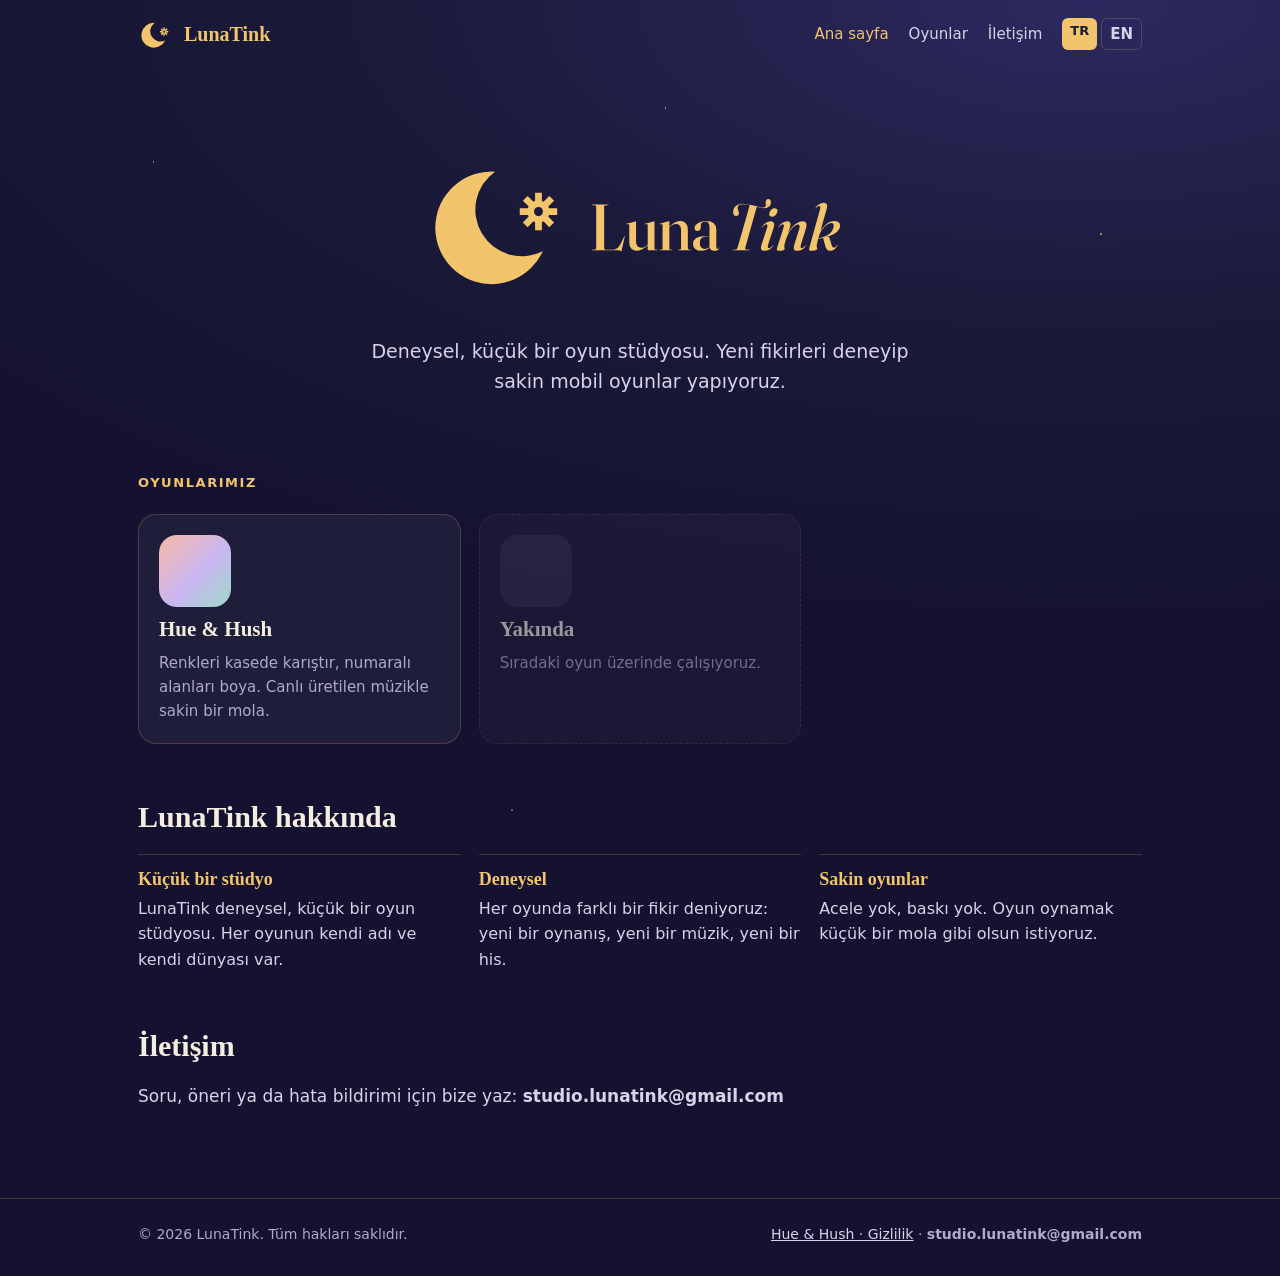
==== commit c3873e80: "Update print statement from 'Hello' to 'Goodbye'" ====
--- a/index.html
+++ b/index.html
@@ -2,782 +2,116 @@
 <html lang="tr">
 <head>
 <meta charset="utf-8">
-<meta name="viewport" content="width=device-width,initial-scale=1,viewport-fit=cover,user-scalable=no">
-<meta name="theme-color" content="#5c9a3c">
-<meta name="description" content="Karabaş ve Sürü: Kangal köpeği Karabaş ile sürüyü ağıla getir.">
-<title>Karabaş ve Sürü</title>
-<link rel="stylesheet" href="https://fonts.googleapis.com/css2?family=Baloo+2:wght@600;800&family=Nunito:wght@700;800&display=swap">
+<meta name="viewport" content="width=device-width,initial-scale=1,viewport-fit=cover">
+<title>LunaTink · Deneysel, küçük bir oyun stüdyosu</title>
+<meta name="description" content="Deneysel, küçük bir oyun stüdyosu. Yeni fikirleri deneyip sakin mobil oyunlar yapıyoruz.">
+<meta property="og:title" content="LunaTink · Deneysel, küçük bir oyun stüdyosu">
+<meta property="og:description" content="Deneysel, küçük bir oyun stüdyosu. Yeni fikirleri deneyip sakin mobil oyunlar yapıyoruz.">
+<meta property="og:image" content="og-image.png">
+<meta name="theme-color" content="#1c1a3a">
+<link rel="alternate" hreflang="en" href="en.html">
+<link rel="icon" href="favicon.svg" type="image/svg+xml">
+<link rel="icon" href="favicon-48.png" sizes="48x48" type="image/png">
+<link rel="apple-touch-icon" href="icon-192.png">
+<link rel="preconnect" href="https://fonts.googleapis.com">
+<link rel="preconnect" href="https://fonts.gstatic.com" crossorigin>
+<link rel="stylesheet" href="https://fonts.googleapis.com/css2?family=Fraunces:opsz,wght@9..144,500;9..144,700&family=Outfit:wght@400;600;700&display=swap">
 <style>
-/* Layout: full-screen portrait meadow, floating HUD pills on top, chunky outlined cards for menus */
-:root{
-  --grass:#a6d86e; --grass-deep:#7cb64c; --hedge:#5c9a3c;
-  --wool:#fffaf0; --ink:#3d2e28; --straw:#f4d98e;
-  --kangal:#e6c48a; --accent:#ff8a3d; --accent-deep:#d9631c;
-  --card:#fff6e2; --muted:#7a6a5f;
-  --display:"Baloo 2","Nunito",ui-rounded,system-ui,sans-serif;
-  --body:"Nunito",ui-rounded,system-ui,sans-serif;
-  color-scheme:light;
-}
-[hidden]{display:none!important}
-html{box-sizing:border-box;height:100%;overflow:hidden;background:var(--hedge)}
-body{height:100%;margin:0;overflow:hidden;background:var(--hedge);color:var(--ink);font-family:var(--body);
-  -webkit-user-select:none;user-select:none;-webkit-tap-highlight-color:transparent}
-#game{position:relative;width:100%;height:100%;overflow:hidden}
-canvas{display:block;width:100%;height:100%;touch-action:none}
-
-.hud{position:absolute;left:0;right:0;top:10px;display:flex;justify-content:space-between;align-items:flex-start;
-  padding-left:max(12px,env(safe-area-inset-left,0px));padding-right:max(12px,env(safe-area-inset-right,0px));pointer-events:none;gap:8px}
-.pills{display:flex;flex-wrap:wrap;gap:8px}
-.pill{background:var(--card);border:3px solid var(--ink);border-radius:999px;padding:4px 14px;font-family:var(--display);font-weight:800;
-  font-size:18px;line-height:1.3;box-shadow:0 4px 0 var(--ink);font-variant-numeric:tabular-nums;white-space:nowrap}
-.pill small{font-family:var(--body);font-size:13px;color:var(--muted);font-weight:700}
-.pill.warn{background:#ffd3c2}
-.iconbtn{pointer-events:auto;width:48px;height:48px;border-radius:50%;border:3px solid var(--ink);background:var(--card);
-  box-shadow:0 4px 0 var(--ink);font:800 20px var(--display);color:var(--ink);cursor:pointer;flex:none}
-.iconbtn:active{transform:translateY(3px);box-shadow:0 1px 0 var(--ink)}
-
-#bark{position:absolute;right:max(18px,env(safe-area-inset-right,0px));bottom:22px;width:92px;height:92px;border-radius:50%;
-  border:4px solid var(--ink);box-shadow:0 6px 0 var(--ink);cursor:pointer;color:var(--ink);
-  background:conic-gradient(var(--accent) calc(var(--cd,1)*360deg), #f1d2b8 0);font:800 26px/1 var(--display);touch-action:none}
-#bark span{display:block;font:700 11px var(--body);margin-top:2px}
-#bark:active{transform:translateY(4px);box-shadow:0 2px 0 var(--ink)}
-#bark.cool{opacity:.85}
-
-.screen{position:absolute;inset:0;display:flex;align-items:center;justify-content:center;
-  padding:20px max(16px,env(safe-area-inset-right,0px)) 20px max(16px,env(safe-area-inset-left,0px));background:rgba(61,46,40,.28)}
-.card{width:100%;max-width:400px;background:var(--card);border:4px solid var(--ink);border-radius:28px;box-shadow:0 8px 0 var(--ink);
-  padding:22px 20px 20px;display:flex;flex-direction:column;gap:14px;text-align:center;max-height:100%;overflow:auto}
-h1,h2{font-family:var(--display);margin:0;line-height:1.05;text-wrap:balance}
-h1{font-size:44px;font-weight:800;color:var(--ink)}
-h1 em{font-style:normal;color:var(--accent-deep)}
-h2{font-size:32px;font-weight:800}
-p{margin:0;font-size:16px;line-height:1.45;color:var(--ink)}
-.sub{color:var(--muted);font-size:15px}
-.btn{font:800 22px var(--display);border:4px solid var(--ink);border-radius:18px;padding:8px 18px;background:var(--accent);color:#fff;
-  text-shadow:0 2px 0 var(--accent-deep);box-shadow:0 6px 0 var(--ink);cursor:pointer}
-.btn.alt{background:var(--card);color:var(--ink);text-shadow:none}
-.btn:active{transform:translateY(4px);box-shadow:0 2px 0 var(--ink)}
-.btn:focus-visible,.iconbtn:focus-visible,#bark:focus-visible,.lvl:focus-visible{outline:3px solid #2f7ad8;outline-offset:3px}
-.row{display:flex;gap:10px;justify-content:center;flex-wrap:wrap}
-.levels{display:grid;grid-template-columns:repeat(3,1fr);gap:10px}
-.lvl{border:3px solid var(--ink);border-radius:18px;background:#fff;box-shadow:0 4px 0 var(--ink);padding:10px 4px 8px;cursor:pointer;
-  font-family:var(--display);color:var(--ink);display:flex;flex-direction:column;align-items:center;gap:2px;min-width:0}
-.lvl b{font-size:30px;line-height:1}
-.lvl i{font-style:normal;font:700 12px var(--body);color:var(--muted)}
-.lvl .st{font-size:15px;letter-spacing:1px;color:#f2b01e;-webkit-text-stroke:.5px var(--ink)}
-.lvl[disabled]{background:#eadfcd;cursor:not-allowed;opacity:.75}
-.lvl:not([disabled]):active{transform:translateY(3px);box-shadow:0 1px 0 var(--ink)}
-.bigstars{font-size:52px;letter-spacing:6px;line-height:1}
-.bigstars .on{color:#f6b81f;-webkit-text-stroke:2px var(--ink)}
-.bigstars .off{color:#e3d6c2;-webkit-text-stroke:2px #b9a993}
-.how{display:grid;gap:8px;text-align:left}
-.how div{display:flex;gap:10px;align-items:flex-start;font-size:15px;line-height:1.4}
-.how b{flex:none;width:28px;height:28px;border-radius:50%;background:var(--accent);color:#fff;border:2px solid var(--ink);
-  display:grid;place-items:center;font:800 15px var(--display)}
-.tag{font:700 12px var(--body);letter-spacing:.08em;text-transform:uppercase;color:var(--muted)}
-@media (prefers-reduced-motion:reduce){.btn:active,.iconbtn:active,#bark:active{transform:none}}
+:root{--navy:#1c1a3a;--navy-2:#2c2960;--night:#141230;--gold:#f2c46b;--gold-d:#b8862b;--cream:#f4eee0;
+--soft:#d8d3e8;--muted:#b0aacb;--line:#f2c46b33;--panel:#ffffff0d;
+--body:"Outfit",system-ui,-apple-system,"Segoe UI",sans-serif;--display:"Fraunces",Georgia,serif;color-scheme:dark}
+*{box-sizing:border-box}
+html{background:var(--night)}
+body{margin:0;min-height:100vh;display:flex;flex-direction:column;color:var(--cream);font-family:var(--body);font-size:17px;line-height:1.6;
+background:radial-gradient(110% 70% at 85% 0%,var(--navy-2) 0%,var(--navy) 50%,var(--night) 100%) fixed}
+body::before{content:"";position:fixed;inset:0;pointer-events:none;z-index:0;opacity:.8;
+background-image:radial-gradient(1.5px 1.5px at 12% 18%,#fff9 50%,transparent 51%),radial-gradient(1px 1px at 28% 64%,#fff8 50%,transparent 51%),radial-gradient(1.5px 1.5px at 52% 12%,#fffa 50%,transparent 51%),radial-gradient(1px 1px at 68% 48%,#fff7 50%,transparent 51%),radial-gradient(2px 2px at 86% 26%,#f2c46bcc 50%,transparent 51%),radial-gradient(1px 1px at 93% 78%,#fff8 50%,transparent 51%),radial-gradient(1px 1px at 7% 86%,#fff6 50%,transparent 51%),radial-gradient(1.5px 1.5px at 40% 90%,#fff6 50%,transparent 51%),radial-gradient(1px 1px at 76% 92%,#fff7 50%,transparent 51%)}
+body>*{position:relative;z-index:1}
+a{color:var(--gold)}
+a:focus-visible,.btn:focus-visible{outline:2px solid var(--gold);outline-offset:3px;border-radius:6px}
+.wrap{width:100%;max-width:1040px;margin:0 auto;padding-left:max(18px,env(safe-area-inset-left));padding-right:max(18px,env(safe-area-inset-right))}
+.top{display:flex;justify-content:space-between;align-items:center;gap:14px;flex-wrap:wrap;padding-block:18px}
+.brand{display:flex;align-items:center;gap:10px;color:var(--gold);text-decoration:none;font-family:var(--display);font-weight:700;font-size:20px}
+.brand .sym{width:36px;height:auto}
+.top nav{display:flex;align-items:center;gap:20px;flex-wrap:wrap}
+.top nav a{color:var(--soft);text-decoration:none;font-size:15px}
+.top nav a:hover,.top nav a[aria-current]{color:var(--gold)}
+.lang{display:flex;gap:4px;font-size:13px;font-weight:700}
+.lang a,.lang span{padding:3px 8px;border-radius:6px;text-decoration:none}
+.lang span{background:var(--gold);color:var(--navy)}
+.lang a{color:var(--soft);border:1px solid var(--line)}
+main{flex:1;padding-block:10px 60px}
+.hero{display:grid;justify-items:center;text-align:center;gap:18px;padding-block:56px 48px}
+.hero .logo{width:min(460px,86%);height:auto;color:var(--gold)}
+.hero p{margin:0;max-width:46ch;color:var(--soft);font-size:19px}
+h1,h2,h3{font-family:var(--display);line-height:1.15;text-wrap:balance;color:var(--cream);margin:0}
+h1{font-size:clamp(32px,6vw,48px)}
+h2{font-size:clamp(24px,4vw,30px)}
+h3{font-size:21px}
+.eyebrow{font-size:13px;font-weight:700;letter-spacing:.12em;text-transform:uppercase;color:var(--gold)}
+.section{display:grid;gap:20px;padding-block:28px}
+.games{display:grid;grid-template-columns:repeat(auto-fill,minmax(min(100%,300px),1fr));gap:18px}
+.game{background:var(--panel);border:1px solid var(--line);border-radius:18px;padding:20px;display:grid;gap:10px;align-content:start;text-decoration:none;color:inherit;transition:transform .2s,border-color .2s}
+a.game:hover{transform:translateY(-3px);border-color:#f2c46b88}
+.game .ic{width:72px;height:72px;border-radius:18px;background:linear-gradient(135deg,#f9b9a4,#c9b6f2 55%,#9fd8c9)}
+.game p{margin:0;color:var(--muted);font-size:15px}
+.game.soon{border-style:dashed;opacity:.6}
+.game.soon .ic{background:#ffffff14}
+.btn{display:inline-flex;align-items:center;gap:8px;background:var(--gold);color:var(--navy);font-weight:700;text-decoration:none;padding:11px 20px;border-radius:999px;font-size:16px;justify-self:start}
+.btn.ghost{background:transparent;color:var(--gold);border:1.5px solid var(--gold)}
+.btn[aria-disabled]{opacity:.65;cursor:default}
+.btns{display:flex;gap:12px;flex-wrap:wrap}
+.about{display:grid;grid-template-columns:repeat(auto-fit,minmax(min(100%,260px),1fr));gap:18px}
+.about div{border-top:1px solid var(--line);padding-top:14px}
+.about h3{font-size:18px;margin-bottom:6px;color:var(--gold)}
+.about p{margin:0;color:var(--soft);font-size:16px}
+.game-hero{display:grid;grid-template-columns:auto 1fr;gap:24px;align-items:center;padding-block:36px 10px}
+.game-hero .ic{width:120px;height:120px;border-radius:28px;background:linear-gradient(135deg,#f9b9a4,#c9b6f2 55%,#9fd8c9);box-shadow:0 10px 30px #0006}
+.game-hero p{margin:6px 0 0;color:var(--soft);max-width:52ch}
+@media (max-width:560px){.game-hero{grid-template-columns:1fr}}
+.facts{display:flex;flex-wrap:wrap;gap:10px;padding:0;margin:0;list-style:none}
+.facts li{border:1px solid var(--line);background:var(--panel);border-radius:999px;padding:6px 14px;font-size:15px;color:var(--soft)}
+.facts b{color:var(--gold);font-variant-numeric:tabular-nums}
+.steps{display:grid;grid-template-columns:repeat(auto-fit,minmax(min(100%,220px),1fr));gap:16px;counter-reset:s;padding:0;margin:0;list-style:none}
+.steps li{background:var(--panel);border:1px solid var(--line);border-radius:16px;padding:18px;color:var(--soft)}
+.steps li::before{counter-increment:s;content:counter(s);display:grid;place-items:center;width:30px;height:30px;border-radius:50%;background:var(--gold);color:var(--navy);font-weight:700;margin-bottom:10px}
+.prose{max-width:68ch;display:grid;gap:14px}
+.prose h1{margin-top:30px}
+.prose h2{font-size:22px;margin-top:14px;color:var(--gold)}
+.prose p,.prose li{color:var(--soft)}
+.prose p,.prose ul{margin:0}
+.prose .meta{color:var(--muted);font-size:15px}
+.box{background:var(--panel);border:1px solid var(--line);border-radius:16px;padding:18px 20px}
+.box ul{margin:0;padding-left:20px;display:grid;gap:6px}
+.mail{font-weight:700;user-select:all}
+footer{border-top:1px solid var(--line);padding-block:24px 30px;color:var(--muted);font-size:14px}
+footer .wrap{display:flex;justify-content:space-between;gap:12px;flex-wrap:wrap}
+footer a{color:var(--soft)}
+@media (prefers-reduced-motion:reduce){*{transition:none!important}}
 </style>
 </head>
 <body>
-
-
-<div id="game">
-  <canvas id="cv" aria-label="Oyun alanı"></canvas>
-
-  <div class="hud" id="hud" hidden>
-    <div class="pills">
-      <div class="pill" id="hudSheep">0 / 6</div>
-      <div class="pill" id="hudTime">2:00</div>
-    </div>
-    <button class="iconbtn" id="pauseBtn" aria-label="Duraklat">II</button>
-  </div>
-  <button id="bark" hidden aria-label="Havla">HAV!<span>havla</span></button>
-
-  <div class="screen" id="menu">
-    <div class="card">
-      <div class="tag">Bir çoban köpeği oyunu</div>
-      <h1>Karabaş <em>ve</em> Sürü</h1>
-      <p class="sub">Sen Karabaş'sın, yaylanın en sadık Kangal'ı. Sürüyü topla, ağıla getir, kurtlara fırsat verme.</p>
-      <div class="levels" id="levels"></div>
-      <p class="sub" style="font-size:13px">Bir bölümü bitir, sıradaki açılsın.</p>
-    </div>
-  </div>
-
-  <div class="screen" id="intro" hidden>
-    <div class="card">
-      <div class="tag" id="introTag">Bölüm 1</div>
-      <h2 id="introName">Yeşil Yayla</h2>
-      <p id="introGoal"></p>
-      <div class="how">
-        <div><b>1</b><span>Ekrana parmağını bas ve tut. Karabaş parmağının peşinden koşar.</span></div>
-        <div><b>2</b><span>Koyunlar Karabaş'tan kaçar. Arkalarına geç ve onları ağılın kapısına doğru it.</span></div>
-        <div><b>3</b><span>Dağılan sürüyü toplamak için <strong>HAV!</strong> düğmesine bas.</span></div>
-      </div>
-      <button class="btn" id="startBtn">Başla</button>
-    </div>
-  </div>
-
-  <div class="screen" id="pause" hidden>
-    <div class="card">
-      <h2>Mola</h2>
-      <div class="row" style="flex-direction:column">
-        <button class="btn" id="resumeBtn">Devam et</button>
-        <button class="btn alt" id="soundBtn">Ses: Açık</button>
-        <button class="btn alt" id="restartBtn">Baştan başla</button>
-        <button class="btn alt" id="quitBtn">Bölümler</button>
-      </div>
-    </div>
-  </div>
-
-  <div class="screen" id="end" hidden>
-    <div class="card">
-      <h2 id="endTitle">Aferin Karabaş!</h2>
-      <div class="bigstars" id="endStars"></div>
-      <p id="endStats"></p>
-      <p class="sub" id="endTip"></p>
-      <div class="row">
-        <button class="btn alt" id="againBtn">Tekrar</button>
-        <button class="btn" id="nextBtn">Sonraki</button>
-      </div>
-      <button class="btn alt" id="menuBtn" style="font-size:18px">Bölümler</button>
-    </div>
-  </div>
-</div>
-
-<script>
-(() => {
-'use strict';
-const W = 720, H = 1280;
-const SHEEP_R = 20, DOG_R = 26, FEAR = 190, BARK_R = 290, BARK_CD = 2.6;
-
-const LEVELS = [
-  { name: 'Yeşil Yayla', sheep: 8, need: 6, time: 120, par: 70,
-    pen: { x: 210, y: 90, w: 300, h: 230, gate: 'bottom', gap: 150 },
-    obstacles: [
-      { x: 130, y: 560, r: 48, k: 'tree' }, { x: 600, y: 470, r: 52, k: 'tree' },
-      { x: 470, y: 770, r: 30, k: 'rock' }, { x: 210, y: 880, r: 34, k: 'bush' },
-      { x: 630, y: 980, r: 40, k: 'tree' }
-    ],
-    spawn: { x: 360, y: 1020, r: 120 }, dog: { x: 360, y: 1200 } },
-  { name: 'Dere Kenarı', sheep: 12, need: 9, time: 150, par: 100,
-    pen: { x: 50, y: 100, w: 250, h: 260, gate: 'right', gap: 140 },
-    obstacles: [
-      { x: 330, y: 640, r: 58, k: 'pond' }, { x: 430, y: 610, r: 72, k: 'pond' }, { x: 530, y: 650, r: 60, k: 'pond' },
-      { x: 620, y: 250, r: 48, k: 'tree' }, { x: 120, y: 830, r: 44, k: 'tree' },
-      { x: 610, y: 940, r: 30, k: 'rock' }, { x: 420, y: 400, r: 30, k: 'bush' }
-    ],
-    spawn: { x: 430, y: 1050, r: 140 }, dog: { x: 160, y: 1200 } },
-  { name: 'Kurt Tepesi', soon: true }
-];
-
-// ---------- persistence (per-viewer convenience only) ----------
-let progress = {};
-try { progress = JSON.parse(localStorage.getItem('karabas-stars') || '{}') || {}; } catch (e) { progress = {}; }
-function saveProgress() { try { localStorage.setItem('karabas-stars', JSON.stringify(progress)); } catch (e) {} }
-let soundOn = true;
-try { soundOn = localStorage.getItem('karabas-sound') !== '0'; } catch (e) {}
-
-// ---------- canvas & scaling ----------
-const cv = document.getElementById('cv'), ctx = cv.getContext('2d');
-let dpr = 1, scale = 1, ox = 0, oy = 0;
-function resize() {
-  const r = cv.getBoundingClientRect();
-  dpr = Math.min(window.devicePixelRatio || 1, 2.5);
-  cv.width = Math.round(r.width * dpr); cv.height = Math.round(r.height * dpr);
-  scale = Math.min(r.width / W, r.height / H);
-  ox = (r.width - W * scale) / 2; oy = (r.height - H * scale) / 2;
-}
-window.addEventListener('resize', resize);
-
-// ---------- helpers ----------
-const rand = (a, b) => a + Math.random() * (b - a);
-const clamp = (v, a, b) => v < a ? a : v > b ? b : v;
-const $ = id => document.getElementById(id);
-
-// ---------- audio ----------
-let actx = null;
-function audio() {
-  if (!soundOn) return null;
-  if (!actx) { try { actx = new (window.AudioContext || window.webkitAudioContext)(); } catch (e) { return null; } }
-  if (actx.state === 'suspended') actx.resume();
-  return actx;
-}
-function tone(type, f0, f1, dur, vol, delay = 0) {
-  const a = audio(); if (!a) return;
-  const t = a.currentTime + delay, o = a.createOscillator(), g = a.createGain(), lp = a.createBiquadFilter();
-  lp.type = 'lowpass'; lp.frequency.value = 1400;
-  o.type = type; o.frequency.setValueAtTime(f0, t); o.frequency.exponentialRampToValueAtTime(f1, t + dur);
-  g.gain.setValueAtTime(0.0001, t); g.gain.exponentialRampToValueAtTime(vol, t + 0.015); g.gain.exponentialRampToValueAtTime(0.0001, t + dur);
-  o.connect(lp); lp.connect(g); g.connect(a.destination); o.start(t); o.stop(t + dur + 0.05);
-}
-const sfx = {
-  woof() { tone('sawtooth', 340, 150, 0.16, 0.35); tone('sawtooth', 300, 130, 0.18, 0.3, 0.2); },
-  ding() { tone('sine', 880, 1320, 0.25, 0.25); tone('triangle', 1320, 1760, 0.2, 0.12, 0.08); },
-  baa() {
-    const a = audio(); if (!a) return;
-    const t = a.currentTime, o = a.createOscillator(), lfo = a.createOscillator(), lg = a.createGain(), g = a.createGain(), lp = a.createBiquadFilter();
-    o.type = 'sawtooth'; o.frequency.value = rand(330, 420); lfo.frequency.value = 22; lg.gain.value = 18;
-    lp.type = 'lowpass'; lp.frequency.value = 1100;
-    lfo.connect(lg); lg.connect(o.frequency);
-    g.gain.setValueAtTime(0.0001, t); g.gain.exponentialRampToValueAtTime(0.08, t + 0.05); g.gain.exponentialRampToValueAtTime(0.0001, t + 0.45);
-    o.connect(lp); lp.connect(g); g.connect(a.destination); o.start(t); lfo.start(t); o.stop(t + 0.5); lfo.stop(t + 0.5);
-  },
-  win() { [523, 659, 784, 1046].forEach((f, i) => tone('triangle', f, f * 1.01, 0.22, 0.22, i * 0.12)); },
-  lose() { [392, 330, 262].forEach((f, i) => tone('triangle', f, f * 0.97, 0.3, 0.2, i * 0.18)); }
-};
-
-// ---------- world state ----------
-let L = null, levelIdx = 0, sheep = [], dog = null, walls = [], parts = [], rings = [], deco = [];
-let state = 'menu', timeLeft = 0, elapsed = 0, barkCd = 0, pointer = null, lastBaa = 0, penShown = 0, endTimer = -1;
-
-function buildWalls(p) {
-  const a = { x: p.x, y: p.y }, b = { x: p.x + p.w, y: p.y }, c = { x: p.x + p.w, y: p.y + p.h }, d = { x: p.x, y: p.y + p.h };
-  const w = [[a, b], [d, a]];
-  if (p.gate === 'bottom') {
-    const mx = p.x + p.w / 2;
-    w.push([b, c], [c, { x: mx + p.gap / 2, y: c.y }], [{ x: mx - p.gap / 2, y: d.y }, d]);
-  } else {
-    const my = p.y + p.h / 2;
-    w.push([c, d], [b, { x: b.x, y: my - p.gap / 2 }], [{ x: c.x, y: my + p.gap / 2 }, c]);
-  }
-  return w;
-}
-
-function loadLevel(i) {
-  levelIdx = i; L = LEVELS[i];
-  walls = buildWalls(L.pen);
-  sheep = [];
-  for (let n = 0; n < L.sheep; n++) {
-    let x, y, ok, tries = 0;
-    do {
-      const ang = rand(0, Math.PI * 2), rr = Math.sqrt(Math.random()) * L.spawn.r;
-      x = L.spawn.x + Math.cos(ang) * rr; y = L.spawn.y + Math.sin(ang) * rr;
-      ok = sheep.every(s => Math.hypot(s.x - x, s.y - y) > 40) && L.obstacles.every(o => Math.hypot(o.x - x, o.y - y) > o.r + 30);
-    } while (!ok && ++tries < 60);
-    sheep.push({ x, y, vx: 0, vy: 0, face: Math.random() < .5 ? -1 : 1, ph: rand(0, 6), seed: rand(0, 9), fear: 0, wt: rand(0, 2), wa: null, penned: false, hop: 0 });
-  }
-  dog = { x: L.dog.x, y: L.dog.y, vx: 0, vy: 0, face: 1, ph: 0 };
-  parts = []; rings = []; timeLeft = L.time; elapsed = 0; barkCd = 0; pointer = null; endTimer = -1;
-  // decoration: grass tufts and flowers, kept clear of obstacles and the pen
-  deco = [];
-  for (let n = 0; n < 150; n++) {
-    const x = rand(10, W - 10), y = rand(10, H - 10);
-    const p = L.pen;
-    if (x > p.x - 10 && x < p.x + p.w + 10 && y > p.y - 10 && y < p.y + p.h + 10) continue;
-    if (L.obstacles.some(o => Math.hypot(o.x - x, o.y - y) < o.r + 12)) continue;
-    const r = Math.random();
-    deco.push({ x, y, k: r < .7 ? 'tuft' : r < .85 ? 'flower' : 'flower2', s: rand(.8, 1.3) });
-  }
-}
-
-function penInside(x, y, m) { const p = L.pen; return x > p.x + m && x < p.x + p.w - m && y > p.y + m && y < p.y + p.h - m; }
-
-function collideSeg(o, r, a, b) {
-  const abx = b.x - a.x, aby = b.y - a.y;
-  const t = clamp(((o.x - a.x) * abx + (o.y - a.y) * aby) / (abx * abx + aby * aby), 0, 1);
-  const cx = a.x + abx * t, cy = a.y + aby * t, dx = o.x - cx, dy = o.y - cy, d = Math.hypot(dx, dy);
-  if (d < r && d > 1e-4) {
-    const nx = dx / d, ny = dy / d; o.x = cx + nx * r; o.y = cy + ny * r;
-    const vn = o.vx * nx + o.vy * ny; if (vn < 0) { o.vx -= vn * nx; o.vy -= vn * ny; }
-  }
-}
-function collideWorld(o, r) {
-  for (const ob of L.obstacles) {
-    const dx = o.x - ob.x, dy = o.y - ob.y, d = Math.hypot(dx, dy), m = ob.r + r;
-    if (d < m && d > 1e-4) {
-      const nx = dx / d, ny = dy / d; o.x = ob.x + nx * m; o.y = ob.y + ny * m;
-      const vn = o.vx * nx + o.vy * ny; if (vn < 0) { o.vx -= vn * nx; o.vy -= vn * ny; }
-    }
-  }
-  for (const [a, b] of walls) collideSeg(o, r + 6, a, b);
-  if (o.x < r) { o.x = r; o.vx = Math.abs(o.vx) * .3; } if (o.x > W - r) { o.x = W - r; o.vx = -Math.abs(o.vx) * .3; }
-  if (o.y < r) { o.y = r; o.vy = Math.abs(o.vy) * .3; } if (o.y > H - r) { o.y = H - r; o.vy = -Math.abs(o.vy) * .3; }
-}
-
-// ---------- wall steering ----------
-// A pressed sheep must not push itself into a fence or the meadow edge (it would pin itself there).
-// The part of its push that points into a nearby wall is turned along the wall, so it slides
-// and escapes; a soft push also keeps calm sheep off the edges so the dog can get behind them.
-const BORDERS = [[{ x: 0, y: 0 }, { x: W, y: 0 }], [{ x: W, y: 0 }, { x: W, y: H }], [{ x: W, y: H }, { x: 0, y: H }], [{ x: 0, y: H }, { x: 0, y: 0 }]];
-const STEER_D = 70, EDGE_D = 75;
-function wallSteer(s, ax, ay) {
-  const segs = BORDERS.concat(walls);
-  for (let i = 0; i < segs.length; i++) {
-    const [a, b] = segs[i], isBorder = i < 4;
-    const abx = b.x - a.x, aby = b.y - a.y;
-    const t = clamp(((s.x - a.x) * abx + (s.y - a.y) * aby) / (abx * abx + aby * aby), 0, 1);
-    const dx = s.x - (a.x + abx * t), dy = s.y - (a.y + aby * t), d = Math.hypot(dx, dy);
-    if (d > STEER_D || d < 1e-4) continue;
-    const nx = dx / d, ny = dy / d, into = ax * nx + ay * ny;
-    if (into < 0) {
-      ax -= into * nx; ay -= into * ny;               // remove the push into the wall
-      const tx = -ny, ty = nx;
-      let side = Math.sign(ax * tx + ay * ty);
-      if (!side) side = Math.sign((s.x - dog.x) * tx + (s.y - dog.y) * ty) || (s.seed > 4.5 ? 1 : -1);
-      const k = -into * (1 - d / STEER_D * .5);
-      ax += tx * side * k; ay += ty * side * k;       // and turn it along the wall
-    }
-    if (isBorder && d < EDGE_D) { const k = (EDGE_D - d) * 9; ax += nx * k; ay += ny * k; }
-  }
-  return [ax, ay];
-}
-
-// ---------- simulation ----------
-function bark() {
-  if (state !== 'play' || barkCd > 0) return;
-  barkCd = BARK_CD; sfx.woof();
-  rings.push({ x: dog.x, y: dog.y, t: 0 });
-  for (const s of sheep) {
-    if (s.penned) continue;
-    const dx = s.x - dog.x, dy = s.y - dog.y, d = Math.hypot(dx, dy) || 1;
-    if (d < BARK_R) { const k = 1 - d / BARK_R; s.vx += dx / d * 420 * k; s.vy += dy / d * 420 * k; s.fear = 1; s.hop = .3; }
-  }
-}
-
-function update(dt, t) {
-  const playing = state === 'play';
-  const attract = state === 'menu';
-
-  // dog
-  if (attract) {
-    // menu: dog trots a lazy loop behind the flock
-    const cx = sheep.reduce((a, s) => a + s.x, 0) / sheep.length, cy = sheep.reduce((a, s) => a + s.y, 0) / sheep.length;
-    pointer = { x: cx + Math.cos(t * .5) * 230, y: cy + Math.sin(t * .5) * 160 + 60 };
-  }
-  if (playing || attract) {
-    let tx = 0, ty = 0;
-    if (pointer) {
-      const dx = pointer.x - dog.x, dy = pointer.y - dog.y, d = Math.hypot(dx, dy);
-      if (d > 6) { const sp = Math.min(attract ? 200 : 390, d * 4); tx = dx / d * sp; ty = dy / d * sp; }
-    }
-    const k = 1 - Math.exp(-(pointer ? 9 : 6) * dt);
-    dog.vx += (tx - dog.vx) * k; dog.vy += (ty - dog.vy) * k;
-    dog.x += dog.vx * dt; dog.y += dog.vy * dt;
-    collideWorld(dog, DOG_R);
-    const sp = Math.hypot(dog.vx, dog.vy);
-    if (Math.abs(dog.vx) > 12) dog.face = Math.sign(dog.vx);
-    dog.ph += dt * sp * .06;
-    if (sp > 260 && Math.random() < dt * 14) parts.push({ k: 'dust', x: dog.x - dog.face * 14 + rand(-6, 6), y: dog.y + 16, vx: -dog.vx * .05, vy: rand(-20, -5), t: 0, life: .5 });
-  }
-  barkCd = Math.max(0, barkCd - dt);
-
-  // sheep
-  const simOn = playing || attract || state === 'end';
-  if (simOn) for (const s of sheep) {
-    let ax = 0, ay = 0, fear = 0;
-    if (!s.penned && state !== 'end') {
-      const dx = s.x - dog.x, dy = s.y - dog.y, d = Math.hypot(dx, dy) || 1;
-      if (d < FEAR) { fear = 1 - d / FEAR; const f = fear * fear * 1900 + fear * 500; ax += dx / d * f; ay += dy / d * f; }
-    }
-    s.fear = Math.max(s.fear - dt * 1.4, fear);
-    let cx = 0, cy = 0, n = 0, avx = 0, avy = 0;
-    for (const o of sheep) {
-      if (o === s || o.penned !== s.penned) continue;
-      const dx = o.x - s.x, dy = o.y - s.y, d = Math.hypot(dx, dy);
-      if (d < 160) { cx += o.x; cy += o.y; avx += o.vx; avy += o.vy; n++; }
-      if (d < 44 && d > 1e-3) { const p = (44 - d) * 28; ax -= dx / d * p; ay -= dy / d * p; }
-    }
-    if (n) {
-      const coh = s.penned ? .15 : .5 + s.fear * 2.2;
-      ax += (cx / n - s.x) * coh; ay += (cy / n - s.y) * coh;
-      ax += (avx / n - s.vx) * 1.2 * s.fear; ay += (avy / n - s.vy) * 1.2 * s.fear;
-    }
-    s.wt -= dt;
-    if (s.wt < 0) { s.wt = rand(1.5, 4.5); s.wa = Math.random() < .55 ? null : rand(0, Math.PI * 2); }
-    if (s.wa !== null && s.fear < .1) { ax += Math.cos(s.wa) * 70; ay += Math.sin(s.wa) * 70; }
-    if (!s.penned) { const r = wallSteer(s, ax, ay); ax = r[0]; ay = r[1]; }
-    s.vx += ax * dt; s.vy += ay * dt;
-    const fr = Math.exp(-(s.fear > .05 ? 1.6 : 3.5) * dt); s.vx *= fr; s.vy *= fr;
-    const max = 55 + s.fear * 230, sp = Math.hypot(s.vx, s.vy);
-    if (sp > max) { s.vx *= max / sp; s.vy *= max / sp; }
-    s.x += s.vx * dt; s.y += s.vy * dt;
-    collideWorld(s, SHEEP_R);
-    if (s.penned) {
-      const p = L.pen, m = SHEEP_R + 8;
-      s.x = clamp(s.x, p.x + m, p.x + p.w - m); s.y = clamp(s.y, p.y + m, p.y + p.h - m);
-    } else if (penInside(s.x, s.y, SHEEP_R + 6) && (playing || attract)) {
-      s.penned = true; s.fear = 0; s.hop = .45;
-      if (playing) {
-        sfx.ding();
-        for (let i = 0; i < 5; i++) parts.push({ k: 'heart', x: s.x + rand(-12, 12), y: s.y - 20, vx: rand(-30, 30), vy: rand(-90, -50), t: 0, life: 1.1 });
-        parts.push({ k: 'text', txt: '+1', x: s.x, y: s.y - 40, vx: 0, vy: -50, t: 0, life: 1 });
-      }
-    }
-    if (Math.abs(s.vx) > 8) s.face = Math.sign(s.vx);
-    s.ph += dt * Math.hypot(s.vx, s.vy) * .12;
-    s.hop = Math.max(0, s.hop - dt);
-    if (playing && s.fear > .7 && t - lastBaa > 1.4 && Math.random() < dt * 2) { lastBaa = t; sfx.baa(); }
-  }
-
-  // in the menu loop, quietly reset the flock once it has wandered into the pen
-  if (attract && sheep.every(s => s.penned)) { loadLevel(0); }
-
-  // particles
-  for (const p of parts) { p.t += dt; p.x += p.vx * dt; p.y += p.vy * dt; if (p.k === 'heart') p.vy += 40 * dt; }
-  parts = parts.filter(p => p.t < p.life);
-  for (const r of rings) r.t += dt;
-  rings = rings.filter(r => r.t < .6);
-
-  if (playing) {
-    timeLeft -= dt; elapsed += dt;
-    const penned = sheep.filter(s => s.penned).length;
-    if (penned === sheep.length) finish(true);
-    else if (timeLeft <= 0) { timeLeft = 0; finish(penned >= L.need); }
-  }
-}
-
-// ---------- drawing ----------
-function ellipse(x, y, rx, ry, rot = 0) { ctx.beginPath(); ctx.ellipse(x, y, rx, ry, rot, 0, Math.PI * 2); }
-function shadow(x, y, rx, ry) { ctx.fillStyle = 'rgba(46,80,25,.22)'; ellipse(x, y, rx, ry); ctx.fill(); }
-const INK = '#3d2e28';
-
-function drawGround(t) {
-  // meadow with soft stripes
-  const g = ctx.createLinearGradient(0, 0, 0, H);
-  g.addColorStop(0, '#b4df7c'); g.addColorStop(1, '#9bd065');
-  ctx.fillStyle = g; ctx.fillRect(0, 0, W, H);
-  ctx.fillStyle = 'rgba(255,255,255,.07)';
-  for (let y = 0; y < H; y += 160) ctx.fillRect(0, y, W, 80);
-  for (const d of deco) {
-    ctx.save(); ctx.translate(d.x, d.y); ctx.scale(d.s, d.s);
-    if (d.k === 'tuft') {
-      ctx.strokeStyle = '#6fae43'; ctx.lineWidth = 3; ctx.lineCap = 'round'; ctx.beginPath();
-      ctx.moveTo(-5, 4); ctx.lineTo(-7, -4); ctx.moveTo(0, 4); ctx.lineTo(0, -7); ctx.moveTo(5, 4); ctx.lineTo(7, -4); ctx.stroke();
-    } else {
-      ctx.fillStyle = d.k === 'flower' ? '#fff' : '#ffd23f';
-      for (let i = 0; i < 5; i++) { const a = i / 5 * Math.PI * 2; ellipse(Math.cos(a) * 4, Math.sin(a) * 4, 3.2, 3.2); ctx.fill(); }
-      ctx.fillStyle = d.k === 'flower' ? '#ffcb3a' : '#ff8a3d'; ellipse(0, 0, 2.6, 2.6); ctx.fill();
-    }
-    ctx.restore();
-  }
-}
-
-function drawPen(t) {
-  const p = L.pen;
-  // straw floor
-  ctx.fillStyle = '#f2d78d'; ctx.beginPath(); ctx.roundRect(p.x, p.y, p.w, p.h, 14); ctx.fill();
-  ctx.strokeStyle = 'rgba(190,140,60,.35)'; ctx.lineWidth = 2; ctx.lineCap = 'round';
-  for (let i = 0; i < 26; i++) {
-    const x = p.x + 18 + ((i * 97) % (p.w - 36)), y = p.y + 18 + ((i * 61) % (p.h - 36));
-    ctx.beginPath(); ctx.moveTo(x - 6, y); ctx.lineTo(x + 6, y - 3); ctx.stroke();
-  }
-  // trough
-  const tx = p.x + 24, ty = p.y + 22;
-  ctx.fillStyle = '#a86b3c'; ctx.strokeStyle = INK; ctx.lineWidth = 3;
-  ctx.beginPath(); ctx.roundRect(tx, ty, 70, 22, 6); ctx.fill(); ctx.stroke();
-  ctx.fillStyle = '#7cc6f0'; ctx.beginPath(); ctx.roundRect(tx + 5, ty + 5, 60, 10, 4); ctx.fill();
-  // fence rails
-  for (const [a, b] of walls) {
-    ctx.lineCap = 'round';
-    ctx.strokeStyle = INK; ctx.lineWidth = 13; ctx.beginPath(); ctx.moveTo(a.x, a.y); ctx.lineTo(b.x, b.y); ctx.stroke();
-    ctx.strokeStyle = '#b97a45'; ctx.lineWidth = 7; ctx.beginPath(); ctx.moveTo(a.x, a.y); ctx.lineTo(b.x, b.y); ctx.stroke();
-  }
-  // posts
-  for (const [a, b] of walls) {
-    const len = Math.hypot(b.x - a.x, b.y - a.y), n = Math.max(1, Math.round(len / 55));
-    for (let i = 0; i <= n; i++) {
-      const x = a.x + (b.x - a.x) * i / n, y = a.y + (b.y - a.y) * i / n;
-      ctx.fillStyle = '#8f5a30'; ctx.strokeStyle = INK; ctx.lineWidth = 3; ellipse(x, y, 8, 8); ctx.fill(); ctx.stroke();
-      ctx.fillStyle = '#c98d55'; ellipse(x - 1.5, y - 2, 3.5, 3.5); ctx.fill();
-    }
-  }
-  // gate arrow & sign
-  const pulse = (Math.sin(t * 4) + 1) / 2;
-  let gx, gy, ang;
-  if (p.gate === 'bottom') { gx = p.x + p.w / 2; gy = p.y + p.h + 46; ang = -Math.PI / 2; }
-  else { gx = p.x + p.w + 46; gy = p.y + p.h / 2; ang = Math.PI; }
-  if (state === 'play' || state === 'intro') {
-    ctx.save(); ctx.translate(gx, gy); ctx.rotate(ang); ctx.globalAlpha = .45 + pulse * .4;
-    ctx.fillStyle = '#fff'; ctx.strokeStyle = INK; ctx.lineWidth = 3;
-    ctx.beginPath(); ctx.moveTo(14 + pulse * 6, 0); ctx.lineTo(-8 + pulse * 6, -14); ctx.lineTo(-8 + pulse * 6, 14); ctx.closePath(); ctx.fill(); ctx.stroke();
-    ctx.restore();
-  }
-  // sign
-  const sx = p.x + p.w - 64, sy = p.y - 2;
-  ctx.fillStyle = '#8f5a30'; ctx.fillRect(sx + 25, sy, 6, 22);
-  ctx.fillStyle = '#f7e2b5'; ctx.strokeStyle = INK; ctx.lineWidth = 3;
-  ctx.beginPath(); ctx.roundRect(sx, sy - 26, 56, 28, 6); ctx.fill(); ctx.stroke();
-  ctx.fillStyle = INK; ctx.font = '800 17px "Baloo 2", Nunito, sans-serif'; ctx.textAlign = 'center'; ctx.textBaseline = 'middle';
-  ctx.fillText('AĞIL', sx + 28, sy - 11);
-}
-
-function drawObstacleBase(o) {
-  if (o.k === 'pond') return;
-  shadow(o.x + 6, o.y + o.r * .55, o.r * .95, o.r * .38);
-}
-function drawPonds() {
-  const ponds = L.obstacles.filter(o => o.k === 'pond'); if (!ponds.length) return;
-  ctx.fillStyle = INK; for (const o of ponds) { ellipse(o.x, o.y, o.r + 5, o.r * .78 + 5); ctx.fill(); }
-  ctx.fillStyle = '#8bd0f2'; for (const o of ponds) { ellipse(o.x, o.y, o.r, o.r * .78); ctx.fill(); }
-  ctx.fillStyle = '#b6e4fa'; for (const o of ponds) { ellipse(o.x - o.r * .25, o.y - o.r * .2, o.r * .45, o.r * .22); ctx.fill(); }
-  // lily pads
-  ctx.fillStyle = '#5fae4a'; ellipse(ponds[0].x + 10, ponds[0].y + 14, 9, 6); ctx.fill();
-}
-function drawObstacle(o, t) {
-  ctx.strokeStyle = INK; ctx.lineWidth = 4;
-  if (o.k === 'tree') {
-    ctx.fillStyle = '#8f5a30'; ctx.beginPath(); ctx.roundRect(o.x - 9, o.y - 10, 18, 34, 6); ctx.fill(); ctx.stroke();
-    const sway = Math.sin(t * 1.2 + o.x) * 1.5;
-    const blobs = [[0, -40, 1], [-.55, -22, .78], [.55, -22, .78], [0, -12, .8]];
-    for (const [bx, by, br] of blobs) { ctx.fillStyle = INK; ellipse(o.x + bx * o.r + sway, o.y + by * o.r / 48, o.r * .62 * br + 4, o.r * .62 * br + 4); ctx.fill(); }
-    for (const [bx, by, br] of blobs) { ctx.fillStyle = '#5fb24a'; ellipse(o.x + bx * o.r + sway, o.y + by * o.r / 48, o.r * .62 * br, o.r * .62 * br); ctx.fill(); }
-    ctx.fillStyle = '#86cf5e'; ellipse(o.x - o.r * .22 + sway, o.y - o.r * 1.0, o.r * .25, o.r * .18); ctx.fill();
-    ctx.fillStyle = '#ff6b5a'; for (const [ax, ay] of [[-.3, -.5], [.35, -.3], [.05, -.9]]) { ellipse(o.x + ax * o.r + sway, o.y + ay * o.r, 4.5, 4.5); ctx.fill(); }
-  } else if (o.k === 'rock') {
-    ctx.fillStyle = '#b8b3ab'; ctx.beginPath();
-    ctx.moveTo(o.x - o.r, o.y + o.r * .3); ctx.quadraticCurveTo(o.x - o.r, o.y - o.r * .8, o.x - o.r * .1, o.y - o.r * .75);
-    ctx.quadraticCurveTo(o.x + o.r, o.y - o.r * .7, o.x + o.r, o.y + o.r * .3); ctx.closePath(); ctx.fill(); ctx.stroke();
-    ctx.fillStyle = '#d6d2cb'; ellipse(o.x - o.r * .35, o.y - o.r * .35, o.r * .3, o.r * .16); ctx.fill();
-  } else if (o.k === 'bush') {
-    for (const [bx, by] of [[-.5, 0], [.5, 0], [0, -.45]]) { ctx.fillStyle = INK; ellipse(o.x + bx * o.r, o.y + by * o.r, o.r * .62 + 4, o.r * .55 + 4); ctx.fill(); }
-    for (const [bx, by] of [[-.5, 0], [.5, 0], [0, -.45]]) { ctx.fillStyle = '#4f9e3c'; ellipse(o.x + bx * o.r, o.y + by * o.r, o.r * .62, o.r * .55); ctx.fill(); }
-    ctx.fillStyle = '#7b4dd6'; for (const [ax, ay] of [[-.4, -.1], [.3, .05], [0, -.5], [.55, -.25]]) { ellipse(o.x + ax * o.r, o.y + ay * o.r, 3.5, 3.5); ctx.fill(); }
-  }
-}
-
-function drawSheep(s, t) {
-  const sp = Math.hypot(s.vx, s.vy), moving = sp > 14;
-  const bob = moving ? Math.abs(Math.sin(s.ph)) * 4 : Math.sin(t * 2 + s.seed) * .8;
-  const hop = s.hop > 0 ? Math.sin((s.hop / .45) * Math.PI) * 14 : 0;
-  shadow(s.x, s.y + 17, 23, 7);
-  ctx.save(); ctx.translate(s.x, s.y - hop); ctx.scale(s.face * 1.22, 1.22);
-  // legs
-  ctx.strokeStyle = '#4a3b36'; ctx.lineWidth = 4.5; ctx.lineCap = 'round';
-  [-11, -4, 5, 11].forEach((lx, i) => {
-    const sw = moving ? Math.sin(s.ph * 2 + (i % 2) * Math.PI) * 4 : 0;
-    ctx.beginPath(); ctx.moveTo(lx, 2); ctx.lineTo(lx + sw, 14); ctx.stroke();
-  });
-  ctx.translate(0, -bob);
-  const puffs = [[-12, -2, 10], [-4, -10, 11], [7, -9, 10], [12, 0, 9], [4, 4, 10], [-6, 5, 10], [0, -3, 12]];
-  ctx.fillStyle = INK; for (const [x, y, r] of puffs) { ellipse(x, y, r + 3, r + 3); ctx.fill(); }
-  ctx.fillStyle = s.penned ? '#fffdf6' : '#fff8ec'; for (const [x, y, r] of puffs) { ellipse(x, y, r, r); ctx.fill(); }
-  ctx.fillStyle = '#ffffff'; ellipse(-4, -12, 5, 3); ctx.fill();
-  // head
-  const hx = 17, hy = -7;
-  ctx.fillStyle = INK; ellipse(hx + 6, hy - 2, 6, 3.5, .5); ctx.fill();
-  ctx.fillStyle = '#5b4a44'; ellipse(hx, hy, 9, 10.5); ctx.fill(); ctx.strokeStyle = INK; ctx.lineWidth = 2.5; ctx.stroke();
-  ctx.fillStyle = '#fff8ec'; ellipse(hx - 1, hy - 9, 6, 4.5); ctx.fill();
-  ctx.fillStyle = '#fff'; ellipse(hx + 3, hy - 2, 3, 3.2); ctx.fill();
-  ctx.fillStyle = INK; ellipse(hx + 3.8, hy - 1.6, 1.7, 2); ctx.fill();
-  ctx.fillStyle = 'rgba(255,140,150,.7)'; ellipse(hx + 3, hy + 4.5, 2.6, 1.6); ctx.fill();
-  ctx.restore();
-  if (s.fear > .65 && !s.penned) {
-    ctx.fillStyle = '#ff5a3c'; ctx.strokeStyle = INK; ctx.lineWidth = 3;
-    ctx.font = '800 22px "Baloo 2", Nunito, sans-serif'; ctx.textAlign = 'center'; ctx.textBaseline = 'middle';
-    ctx.strokeText('!', s.x + s.face * 4, s.y - 38 - hop); ctx.fillText('!', s.x + s.face * 4, s.y - 38 - hop);
-  }
-}
-
-function drawDog(t) {
-  const sp = Math.hypot(dog.vx, dog.vy), moving = sp > 20;
-  const bob = moving ? Math.abs(Math.sin(dog.ph)) * 4 : 0;
-  shadow(dog.x, dog.y + 19, 32, 8);
-  ctx.save(); ctx.translate(dog.x, dog.y); ctx.scale(dog.face * 1.2, 1.2);
-  const tan = '#e6c48a', tanDark = '#c9a265';
-  // legs
-  ctx.lineCap = 'round';
-  [-15, -7, 9, 16].forEach((lx, i) => {
-    const sw = moving ? Math.sin(dog.ph * 2 + (i % 2) * Math.PI) * 6 : 0;
-    ctx.strokeStyle = INK; ctx.lineWidth = 9; ctx.beginPath(); ctx.moveTo(lx, 0); ctx.lineTo(lx + sw, 15); ctx.stroke();
-    ctx.strokeStyle = i % 2 ? tan : tanDark; ctx.lineWidth = 5; ctx.beginPath(); ctx.moveTo(lx, 0); ctx.lineTo(lx + sw, 15); ctx.stroke();
-  });
-  ctx.translate(0, -bob);
-  // curled tail (Kangals carry it high and curled)
-  const wag = Math.sin(t * (moving ? 14 : 6)) * .25;
-  ctx.save(); ctx.translate(-22, -10); ctx.rotate(wag);
-  ctx.strokeStyle = INK; ctx.lineWidth = 11; ctx.beginPath(); ctx.arc(-4, -10, 8, Math.PI * .4, Math.PI * 1.9); ctx.stroke();
-  ctx.strokeStyle = tan; ctx.lineWidth = 6; ctx.beginPath(); ctx.arc(-4, -10, 8, Math.PI * .4, Math.PI * 1.9); ctx.stroke();
-  ctx.restore();
-  // body
-  ctx.fillStyle = tan; ctx.strokeStyle = INK; ctx.lineWidth = 3.5;
-  ellipse(0, -4, 25, 14); ctx.fill(); ctx.stroke();
-  ctx.fillStyle = '#f3dcb0'; ellipse(2, 2, 15, 6); ctx.fill();
-  // head
-  const hx = 22, hy = -18;
-  ctx.fillStyle = tan; ellipse(hx, hy, 14, 13); ctx.fill(); ctx.stroke();
-  // black mask = "karabaş"
-  ctx.fillStyle = '#2b211d'; ellipse(hx + 11, hy + 3, 10, 7.5); ctx.fill();
-  ctx.fillStyle = '#2b211d'; ellipse(hx + 6, hy - 3, 6, 5); ctx.fill();
-  ctx.fillStyle = '#000'; ellipse(hx + 19, hy + 1, 3.2, 2.6); ctx.fill();
-  // ear
-  ctx.fillStyle = '#2b211d'; ctx.beginPath(); ctx.moveTo(hx - 6, hy - 10); ctx.quadraticCurveTo(hx - 14, hy - 4, hx - 9, hy + 7);
-  ctx.quadraticCurveTo(hx - 2, hy + 2, hx - 1, hy - 9); ctx.closePath(); ctx.fill();
-  // eye
-  ctx.fillStyle = '#fff'; ellipse(hx + 5, hy - 5, 2.8, 3); ctx.fill();
-  ctx.fillStyle = '#1b1411'; ellipse(hx + 5.6, hy - 4.6, 1.7, 2); ctx.fill();
-  // tongue when running
-  if (moving && sp > 150) { ctx.fillStyle = '#ff7b8c'; ellipse(hx + 13, hy + 11, 3.5, 5); ctx.fill(); }
-  // spiked collar (the traditional kangal collar against wolves)
-  ctx.save(); ctx.translate(hx - 7, hy + 9); ctx.rotate(-.35);
-  ctx.fillStyle = '#c0392b'; ctx.strokeStyle = INK; ctx.lineWidth = 2;
-  ctx.beginPath(); ctx.roundRect(-4, -9, 8, 18, 3); ctx.fill(); ctx.stroke();
-  ctx.fillStyle = '#e8e4dc';
-  for (const y of [-6, 0, 6]) { ctx.beginPath(); ctx.moveTo(4, y - 2.5); ctx.lineTo(10, y); ctx.lineTo(4, y + 2.5); ctx.closePath(); ctx.fill(); ctx.stroke(); }
-  ctx.restore();
-  ctx.restore();
-}
-
-function drawParticles() {
-  for (const r of rings) {
-    const k = r.t / .6;
-    ctx.strokeStyle = `rgba(255,138,61,${1 - k})`; ctx.lineWidth = 8 * (1 - k) + 2;
-    ellipse(r.x, r.y, BARK_R * k, BARK_R * k * .8); ctx.stroke();
-    if (r.t < .35) {
-      ctx.save(); ctx.globalAlpha = 1 - r.t / .35; ctx.fillStyle = '#fff'; ctx.strokeStyle = INK; ctx.lineWidth = 5;
-      ctx.font = '800 34px "Baloo 2", Nunito, sans-serif'; ctx.textAlign = 'center'; ctx.textBaseline = 'middle';
-      ctx.strokeText('HAV!', r.x, r.y - 62 - r.t * 40); ctx.fillText('HAV!', r.x, r.y - 62 - r.t * 40); ctx.restore();
-    }
-  }
-  for (const p of parts) {
-    const a = 1 - p.t / p.life;
-    ctx.save(); ctx.globalAlpha = a; ctx.translate(p.x, p.y);
-    if (p.k === 'dust') { ctx.fillStyle = '#e9dcc0'; ellipse(0, 0, 6 + p.t * 14, 4 + p.t * 8); ctx.fill(); }
-    else if (p.k === 'heart') {
-      ctx.fillStyle = '#ff5f7e'; ctx.strokeStyle = INK; ctx.lineWidth = 2; ctx.scale(.9, .9);
-      ctx.beginPath(); ctx.moveTo(0, 6); ctx.bezierCurveTo(-12, -2, -6, -12, 0, -5); ctx.bezierCurveTo(6, -12, 12, -2, 0, 6); ctx.fill(); ctx.stroke();
-    } else if (p.k === 'text') {
-      ctx.fillStyle = '#fff'; ctx.strokeStyle = INK; ctx.lineWidth = 5; ctx.font = '800 30px "Baloo 2", Nunito, sans-serif';
-      ctx.textAlign = 'center'; ctx.textBaseline = 'middle'; ctx.strokeText(p.txt, 0, 0); ctx.fillText(p.txt, 0, 0);
-    }
-    ctx.restore();
-  }
-}
-
-function draw(t) {
-  ctx.setTransform(1, 0, 0, 1, 0, 0);
-  ctx.fillStyle = '#5c9a3c'; ctx.fillRect(0, 0, cv.width, cv.height);
-  ctx.setTransform(dpr * scale, 0, 0, dpr * scale, dpr * ox, dpr * oy);
-  // hedge border around the meadow
-  ctx.fillStyle = '#4c8a32'; ctx.beginPath(); ctx.roundRect(-14, -14, W + 28, H + 28, 30); ctx.fill();
-  ctx.save(); ctx.beginPath(); ctx.roundRect(0, 0, W, H, 20); ctx.clip();
-  drawGround(t);
-  drawPonds();
-  drawPen(t);
-  for (const o of L.obstacles) drawObstacleBase(o);
-  // depth-sorted actors and obstacles
-  const items = [];
-  for (const o of L.obstacles) if (o.k !== 'pond') items.push({ y: o.y + o.r * .4, f: () => drawObstacle(o, t) });
-  for (const s of sheep) items.push({ y: s.y, f: () => drawSheep(s, t) });
-  items.push({ y: dog.y, f: () => drawDog(t) });
-  items.sort((a, b) => a.y - b.y);
-  for (const it of items) it.f();
-  // finger target marker
-  if (state === 'play' && pointer) {
-    ctx.strokeStyle = 'rgba(255,255,255,.8)'; ctx.lineWidth = 4; ctx.setLineDash([8, 8]);
-    ellipse(pointer.x, pointer.y, 22, 16); ctx.stroke(); ctx.setLineDash([]);
-  }
-  drawParticles();
-  ctx.restore();
-}
-
-// ---------- HUD ----------
-const hudSheep = $('hudSheep'), hudTime = $('hudTime'), barkBtn = $('bark');
-let lastHud = '';
-function updateHud() {
-  const penned = sheep.filter(s => s.penned).length;
-  const sec = Math.ceil(timeLeft), m = Math.floor(sec / 60), s = sec % 60;
-  const key = penned + '|' + sec + '|' + Math.round(barkCd * 10);
-  barkBtn.style.setProperty('--cd', (1 - barkCd / BARK_CD).toFixed(3));
-  barkBtn.classList.toggle('cool', barkCd > 0);
-  if (key === lastHud) return; lastHud = key;
-  hudSheep.innerHTML = `Ağılda ${penned} / ${L.need} <small>(${sheep.length} koyun)</small>`;
-  hudTime.textContent = `${m}:${String(s).padStart(2, '0')}`;
-  hudTime.classList.toggle('warn', sec <= 20);
-}
-
-// ---------- screens ----------
-const screens = ['menu', 'intro', 'pause', 'end'];
-function show(name) {
-  for (const s of screens) $(s).hidden = s !== name;
-  const inGame = name === null || name === 'pause' || name === 'intro';
-  $('hud').hidden = !(inGame || name === 'end');
-  barkBtn.hidden = !inGame;
-}
-function renderLevels() {
-  const box = $('levels'); box.innerHTML = '';
-  LEVELS.forEach((lv, i) => {
-    const unlocked = !lv.soon && (i === 0 || (progress[i - 1] || 0) > 0);
-    const st = progress[i] || 0;
-    const b = document.createElement('button'); b.className = 'lvl'; b.disabled = !unlocked;
-    b.innerHTML = `<b>${i + 1}</b><i>${lv.name}</i><span class="st">${lv.soon ? 'yakında' : unlocked ? '★'.repeat(st) + '☆'.repeat(3 - st) : 'kilitli'}</span>`;
-    b.setAttribute('aria-label', `Bölüm ${i + 1}: ${lv.name}`);
-    if (unlocked) b.onclick = () => { audio(); startLevel(i); };
-    box.appendChild(b);
-  });
-}
-function startLevel(i) {
-  loadLevel(i);
-  $('introTag').textContent = `Bölüm ${i + 1}`;
-  $('introName').textContent = L.name;
-  $('introGoal').innerHTML = `<strong>${L.sheep}</strong> koyunun en az <strong>${L.need}</strong> tanesini <strong>${Math.floor(L.time / 60)}:${String(L.time % 60).padStart(2, '0')}</strong> içinde ağıla sok.`;
-  state = 'intro'; lastHud = ''; updateHud(); show('intro');
-}
-function finish(ok) {
-  if (state !== 'play') return;
-  state = 'end'; pointer = null;
-  const penned = sheep.filter(s => s.penned).length;
-  let stars = 0;
-  if (ok) { stars = 1; if (penned === sheep.length) stars++; if (penned === sheep.length && elapsed <= L.par) stars++; }
-  if (ok) { progress[levelIdx] = Math.max(progress[levelIdx] || 0, stars); saveProgress(); sfx.win(); } else sfx.lose();
-  const sec = Math.round(elapsed), tm = `${Math.floor(sec / 60)}:${String(sec % 60).padStart(2, '0')}`;
-  $('endTitle').textContent = ok ? (stars === 3 ? 'Muhteşem Karabaş!' : 'Aferin Karabaş!') : 'Süre doldu';
-  $('endStars').innerHTML = [0, 1, 2].map(i => `<span class="${i < stars ? 'on' : 'off'}">★</span>`).join('');
-  $('endStats').innerHTML = `Ağılda <strong>${penned} / ${sheep.length}</strong> koyun · süre <strong>${tm}</strong>`;
-  $('endTip').textContent = !ok ? `En az ${L.need} koyun gerekiyordu. Sürünün arkasına geç ve yavaşça it.`
-    : stars < 2 ? 'Tüm koyunları getirirsen ikinci yıldızı alırsın.'
-    : stars < 3 ? `Hepsini ${L.par} saniyenin altında getirirsen üçüncü yıldız senin.` : 'Üç yıldız! Sürü sana emanet.';
-  const next = LEVELS[levelIdx + 1];
-  $('nextBtn').hidden = !(ok && next && !next.soon);
-  $('nextBtn').textContent = 'Sonraki';
-  endTimer = .9;
-}
-
-$('startBtn').onclick = () => { audio(); state = 'play'; show(null); };
-$('pauseBtn').onclick = () => { if (state === 'play') { state = 'paused'; pointer = null; show('pause'); } };
-$('resumeBtn').onclick = () => { state = 'play'; show(null); };
-$('restartBtn').onclick = () => startLevel(levelIdx);
-$('againBtn').onclick = () => startLevel(levelIdx);
-$('nextBtn').onclick = () => startLevel(levelIdx + 1);
-function toMenu() { loadLevel(0); state = 'menu'; renderLevels(); show('menu'); }
-$('quitBtn').onclick = toMenu; $('menuBtn').onclick = toMenu;
-function syncSoundBtn() { $('soundBtn').textContent = 'Ses: ' + (soundOn ? 'Açık' : 'Kapalı'); }
-$('soundBtn').onclick = () => { soundOn = !soundOn; try { localStorage.setItem('karabas-sound', soundOn ? '1' : '0'); } catch (e) {} syncSoundBtn(); };
-syncSoundBtn();
-
-barkBtn.addEventListener('pointerdown', e => { e.preventDefault(); e.stopPropagation(); bark(); });
-window.addEventListener('keydown', e => {
-  if (e.code === 'Space') { e.preventDefault(); bark(); }
-  if (e.code === 'Escape') $('pauseBtn').click();
-});
-
-// ---------- input: hold to lead the dog ----------
-function toWorld(e) { const r = cv.getBoundingClientRect(); return { x: (e.clientX - r.left - ox) / scale, y: (e.clientY - r.top - oy) / scale }; }
-let activeId = null;
-cv.addEventListener('pointerdown', e => {
-  if (state !== 'play') return;
-  activeId = e.pointerId; try { cv.setPointerCapture(e.pointerId); } catch (_) {}
-  pointer = toWorld(e); audio();
-});
-cv.addEventListener('pointermove', e => { if (state === 'play' && e.pointerId === activeId) pointer = toWorld(e); });
-const release = e => { if (e.pointerId === activeId) { activeId = null; if (state === 'play') pointer = null; } };
-cv.addEventListener('pointerup', release); cv.addEventListener('pointercancel', release);
-document.addEventListener('visibilitychange', () => { if (document.hidden && state === 'play') $('pauseBtn').click(); });
-
-// ---------- loop ----------
-let last = performance.now();
-function frame(now) {
-  const dt = Math.min(.033, (now - last) / 1000); last = now;
-  const t = now / 1000;
-  update(dt, t);
-  if (state === 'end' && endTimer > 0) { endTimer -= dt; if (endTimer <= 0) show('end'); }
-  if (state === 'play' || state === 'paused' || state === 'intro') updateHud();
-  draw(t);
-  requestAnimationFrame(frame);
-}
-resize(); loadLevel(0); renderLevels(); show('menu');
-requestAnimationFrame(frame);
-})();
-</script>
-
+<header class="wrap top">
+  <a class="brand" href="index.html"><svg class="sym" viewBox="0 0 200 180" aria-hidden="true"><path d="M150.78 124.63 A69.00 69.00 0 1 1 92.28 27.13 A57.00 57.00 0 0 0 150.78 124.63Z" fill="currentColor"/><path d="M141.28 53.11 L149.62 53.11 L149.62 64.58 L141.28 64.58Z M158.72 56.88 L164.62 62.78 L156.51 70.89 L150.61 64.99Z M168.38 71.88 L168.38 80.22 L156.92 80.22 L156.92 71.88Z M164.62 89.32 L158.72 95.22 L150.61 87.11 L156.51 81.21Z M149.62 98.98 L141.28 98.98 L141.28 87.52 L149.62 87.52Z M132.18 95.22 L126.28 89.32 L134.39 81.21 L140.29 87.11Z M122.51 80.22 L122.51 71.88 L133.98 71.88 L133.98 80.22Z M126.28 62.78 L132.18 56.88 L140.29 64.99 L134.39 70.89Z" fill="currentColor"/><path d="M131.90 76.05 a13.55 13.55 0 1 0 27.11 0 a13.55 13.55 0 1 0 -27.11 0Z M140.03 76.05 a5.42 5.42 0 1 1 10.84 0 a5.42 5.42 0 1 1 -10.84 0Z" fill="currentColor" fill-rule="evenodd"/></svg><span>LunaTink</span></a>
+  <nav aria-label="Menu">
+    <a href="index.html" aria-current="page">Ana sayfa</a>
+    <a href="oyunlar.html">Oyunlar</a>
+    <a href="index.html#contact">İletişim</a>
+    <span class="lang"><span>TR</span><a href="en.html" hreflang="en">EN</a></span>
+  </nav>
+</header>
+<main class="wrap">
+<section class="hero"><svg class="logo" viewBox="0 0 451 180" role="img" aria-label="LunaTink"><path d="M130.22 114.91 A55.20 55.20 0 1 1 83.42 36.91 A45.60 45.60 0 0 0 130.22 114.91Z" fill="currentColor"/><path d="M122.62 57.69 L129.30 57.69 L129.30 66.87 L122.62 66.87Z M136.58 60.71 L141.29 65.42 L134.81 71.91 L130.09 67.19Z M144.31 72.70 L144.31 79.38 L135.13 79.38 L135.13 72.70Z M141.29 86.66 L136.58 91.37 L130.09 84.89 L134.81 80.17Z M129.30 94.39 L122.62 94.39 L122.62 85.21 L129.30 85.21Z M115.34 91.37 L110.63 86.66 L117.11 80.17 L121.83 84.89Z M107.61 79.38 L107.61 72.70 L116.79 72.70 L116.79 79.38Z M110.63 65.42 L115.34 60.71 L121.83 67.19 L117.11 71.91Z" fill="currentColor"/><path d="M115.12 76.04 a10.84 10.84 0 1 0 21.68 0 a10.84 10.84 0 1 0 -21.68 0Z M121.62 76.04 a4.34 4.34 0 1 1 8.67 0 a4.34 4.34 0 1 1 -8.67 0Z" fill="currentColor" fill-rule="evenodd"/><path d="M194.304 69.616 191.52 70.032Q190.944 70.096 190.64 70.304Q190.336 70.512 190.336 70.896V112.144Q190.336 112.816 190.736 113.12Q191.136 113.424 191.904 113.424H198.912Q200.448 113.424 201.808 112.84800000000001Q203.168 112.272 204.48000000000002 110.768Q205.792 109.264 207.168 106.448L210.048 100.496Q210.144 100.336 210.208 100.27199999999999Q210.272 100.208 210.368 100.24Q210.496 100.24 210.52800000000002 100.368Q210.56 100.496 210.496 100.72L207.552 114.256Q207.456 114.672 207.40800000000002 114.78399999999999Q207.36 114.896 207.264 114.896Q207.072 114.896 206.656 114.672Q206.24 114.448 205.584 114.22399999999999Q204.928 114.0 203.904 114.0H178.528Q178.4 114.0 178.32 113.936Q178.24 113.872 178.24 113.808Q178.24 113.616 178.592 113.584L181.376 113.168Q181.984 113.072 182.272 112.88Q182.56 112.688 182.56 112.304V70.896Q182.56 70.512 182.272 70.304Q181.984 70.096 181.376 70.032L178.592 69.616Q178.24 69.55199999999999 178.24 69.392Q178.24 69.29599999999999 178.32 69.24799999999999Q178.4 69.19999999999999 178.528 69.19999999999999H194.368Q194.528 69.19999999999999 194.59199999999998 69.24799999999999Q194.656 69.29599999999999 194.656 69.392Q194.656 69.55199999999999 194.304 69.616ZM233.056 113.008V108.944V108.784V88.88Q233.056 88.688 232.96 88.592Q232.864 88.496 232.64 88.496H230.368Q230.24 88.496 230.176 88.43199999999999Q230.112 88.368 230.112 88.27199999999999Q230.112 88.176 230.176 88.128Q230.24 88.08 230.368 88.048L238.784 85.68Q239.04 85.616 239.152 85.6Q239.264 85.584 239.392 85.584Q239.552 85.584 239.632 85.68Q239.712 85.776 239.712 85.936V112.304Q239.712 112.688 239.88799999999998 112.928Q240.064 113.168 240.48 113.264L242.368 113.552Q242.56 113.584 242.624 113.648Q242.688 113.712 242.688 113.808Q242.688 113.872 242.624 113.936Q242.56 114.0 242.432 114.0H233.92Q233.504 114.0 233.28 113.744Q233.056 113.488 233.056 113.008ZM214.976 106.384V88.88Q214.976 88.688 214.88 88.592Q214.784 88.496 214.56 88.496H212.256Q212.128 88.496 212.064 88.43199999999999Q212.0 88.368 212.0 88.27199999999999Q212.0 88.176 212.07999999999998 88.128Q212.16 88.08 212.256 88.048L220.736 85.68Q220.992 85.616 221.10399999999998 85.6Q221.216 85.584 221.312 85.584Q221.472 85.584 221.55200000000002 85.68Q221.632 85.776 221.632 85.936V105.712Q221.632 108.752 223.024 110.16Q224.416 111.568 226.72 111.568Q228.16 111.568 229.648 110.94399999999999Q231.136 110.32 232.64 108.944L233.728 107.952L234.016 108.272L232.89600000000002 109.264Q229.664 112.176 227.12 113.344Q224.576 114.512 222.336 114.512Q219.136 114.512 217.05599999999998 112.52799999999999Q214.976 110.544 214.976 106.384ZM254.27200000000002 85.872V112.304Q254.27200000000002 112.688 254.464 112.928Q254.656 113.168 255.04000000000002 113.264L256.928 113.552Q257.248 113.616 257.248 113.808Q257.248 114.0 256.992 114.0H244.8Q244.73600000000002 114.0 244.656 113.936Q244.57600000000002 113.872 244.57600000000002 113.808Q244.57600000000002 113.744 244.64000000000001 113.68Q244.704 113.616 244.864 113.584L246.848 113.264Q247.264 113.168 247.44 112.928Q247.616 112.688 247.616 112.336V88.816Q247.616 88.624 247.536 88.52799999999999Q247.45600000000002 88.432 247.23200000000003 88.432H244.92800000000003Q244.8 88.432 244.73600000000002 88.368Q244.67200000000003 88.304 244.67200000000003 88.208Q244.67200000000003 88.112 244.752 88.064Q244.83200000000002 88.01599999999999 244.92800000000003 87.984L253.376 85.616Q253.632 85.55199999999999 253.74400000000003 85.536Q253.85600000000002 85.52 253.95200000000003 85.52Q254.11200000000002 85.52 254.192 85.616Q254.27200000000002 85.712 254.27200000000002 85.872ZM253.66400000000002 91.952 253.376 91.664 254.496 90.64Q257.76 87.696 260.304 86.56Q262.848 85.424 265.088 85.424Q268.288 85.424 270.352 87.392Q272.416 89.36 272.416 93.55199999999999V112.08Q272.416 112.592 272.672 112.912Q272.928 113.232 273.44 113.328L275.072 113.584Q275.232 113.616 275.29600000000005 113.664Q275.36 113.712 275.36 113.808Q275.36 113.872 275.29600000000005 113.936Q275.232 114.0 275.10400000000004 114.0H262.848Q262.56 114.0 262.56 113.808Q262.56 113.616 262.91200000000003 113.552L264.86400000000003 113.264Q265.408 113.168 265.584 112.84800000000001Q265.76 112.528 265.76 112.08V94.224Q265.76 91.152 264.384 89.75999999999999Q263.00800000000004 88.368 260.672 88.368Q259.232 88.368 257.76 88.976Q256.288 89.584 254.752 90.992ZM293.95200000000006 111.024V110.768L293.63200000000006 111.056V91.12Q293.63200000000006 88.52799999999999 292.59200000000004 87.16799999999999Q291.552 85.80799999999999 289.53600000000006 85.80799999999999Q287.29600000000005 85.80799999999999 286.22400000000005 86.89599999999999Q285.15200000000004 87.984 285.15200000000004 89.264V91.664Q285.15200000000004 93.104 284.1600000000001 94.08Q283.16800000000006 95.056 281.6 95.056Q280.48 95.056 279.744 94.352Q279.00800000000004 93.648 279.00800000000004 92.24Q279.00800000000004 90.576 280.30400000000003 89.008Q281.6 87.44 284.12800000000004 86.416Q286.65600000000006 85.392 290.336 85.392Q295.36 85.392 297.84000000000003 87.55199999999999Q300.32000000000005 89.712 300.32000000000005 93.616V110.416Q300.32000000000005 111.632 300.73600000000005 112.16Q301.15200000000004 112.688 301.76000000000005 112.688Q302.336 112.688 302.784 112.336Q303.232 111.984 303.32800000000003 111.216Q303.36 111.088 303.408 111.056Q303.456 111.024 303.48800000000006 111.024Q303.58400000000006 111.024 303.61600000000004 111.056Q303.648 111.088 303.648 111.216Q303.648 111.76 303.136 112.54400000000001Q302.624 113.328 301.504 113.936Q300.384 114.544 298.528 114.544Q296.16 114.544 295.05600000000004 113.568Q293.95200000000006 112.592 293.95200000000006 111.024ZM277.44000000000005 107.824Q277.44000000000005 104.432 280.24 102.336Q283.04 100.24 288.96000000000004 100.24Q291.07200000000006 100.24 292.44800000000004 100.63999999999999Q293.824 101.03999999999999 294.97600000000006 101.648L294.752 101.872Q293.6 101.328 292.35200000000003 101.00800000000001Q291.10400000000004 100.688 289.56800000000004 100.688Q286.944 100.688 285.53600000000006 102.32Q284.12800000000004 103.952 284.12800000000004 106.832Q284.12800000000004 109.616 285.47200000000004 111.136Q286.81600000000003 112.656 288.96000000000004 112.656Q290.432 112.656 291.872 111.98400000000001Q293.312 111.312 294.27200000000005 110.064L294.59200000000004 110.256Q293.184 112.336 290.736 113.45599999999999Q288.288 114.576 285.47200000000004 114.576Q281.88800000000003 114.576 279.66400000000004 112.68799999999999Q277.44000000000005 110.8 277.44000000000005 107.824Z" fill="currentColor"/><path d="M326.15999999999997 68.432Q327.568 68.432 329.808 68.80000000000001Q332.048 69.168 334.608 69.712Q337.168 70.256 339.568 70.8Q341.968 71.344 343.808 71.71199999999999Q345.648 72.08 346.352 72.08Q347.472 72.08 348.096 71.696Q348.71999999999997 71.312 348.848 70.544Q348.944 69.80799999999999 348.784 68.816Q348.624 67.824 348.71999999999997 66.64Q348.816 65.29599999999999 349.568 64.512Q350.32 63.728 351.44 63.728Q352.528 63.728 353.264 64.592Q354.0 65.45599999999999 353.968 66.928Q353.936 69.52 352.11199999999997 71.104Q350.288 72.688 347.76 72.688Q346.384 72.688 344.224 72.304Q342.06399999999996 71.92 339.52 71.344Q336.976 70.768 334.432 70.19200000000001Q331.888 69.616 329.712 69.232Q327.536 68.848 326.128 68.848Q323.856 68.848 322.688 69.632Q321.52 70.416 321.328 71.888Q321.168 73.19999999999999 321.504 74.14399999999999Q321.84 75.088 322.24 75.92Q322.64 76.75200000000001 322.576 77.80799999999999Q322.544 78.99199999999999 321.76 79.75999999999999Q320.976 80.52799999999999 319.664 80.49600000000001Q318.192 80.464 317.376 79.088Q316.56 77.71199999999999 316.88 75.47200000000001Q317.104 73.488 318.24 71.904Q319.376 70.32 321.376 69.376Q323.376 68.432 326.15999999999997 68.432ZM328.71999999999997 111.568Q328.496 112.304 328.72 112.688Q328.944 113.072 329.584 113.136L332.752 113.488Q333.168 113.52 333.168 113.744Q333.168 113.872 333.08799999999997 113.936Q333.008 114.0 332.784 114.0H316.4Q316.24 114.0 316.144 113.936Q316.048 113.872 316.048 113.776Q316.048 113.616 316.15999999999997 113.568Q316.272 113.52 316.464 113.488L319.568 113.136Q320.144 113.072 320.48 112.70400000000001Q320.816 112.336 321.04 111.632Q321.488 110.192 322.256 107.584Q323.024 104.976 323.98400000000004 101.632Q324.944 98.288 326.03200000000004 94.544Q327.12 90.8 328.176 87.03999999999999Q329.23199999999997 83.28 330.192 79.888Q331.152 76.49600000000001 331.904 73.82400000000001Q332.656 71.152 333.072 69.616L340.176 71.152Q339.69599999999997 72.688 338.928 75.31200000000001Q338.15999999999997 77.936 337.23199999999997 81.232Q336.304 84.52799999999999 335.28 88.14399999999999Q334.256 91.75999999999999 333.248 95.344Q332.24 98.928 331.36 102.128Q330.48 105.328 329.79200000000003 107.77600000000001Q329.104 110.224 328.71999999999997 111.568ZM351.536 107.216Q350.64 110.032 350.88 111.008Q351.12 111.984 351.952 111.984Q352.656 111.984 353.504 111.40799999999999Q354.352 110.832 355.59999999999997 109.264Q355.76 109.04 355.84000000000003 108.96000000000001Q355.92 108.88 356.01599999999996 108.912Q356.144 108.944 356.128 109.104Q356.11199999999997 109.264 355.952 109.55199999999999Q354.608 111.824 352.512 113.184Q350.416 114.544 347.568 114.544Q345.872 114.544 345.00800000000004 113.904Q344.144 113.264 344.08 111.91999999999999Q344.01599999999996 110.576 344.656 108.528L349.616 93.456Q350.544 90.64 350.4 89.6Q350.256 88.56 349.36 88.56Q348.688 88.56 347.808 89.136Q346.928 89.712 345.456 91.408Q345.328 91.568 345.23199999999997 91.632Q345.13599999999997 91.696 345.03999999999996 91.664Q344.944 91.632 344.976 91.536Q345.008 91.44 345.104 91.28Q346.832 88.56 349.056 87.024Q351.28 85.488 353.616 85.488Q355.12 85.488 356.01599999999996 86.176Q356.912 86.864 357.08799999999997 88.304Q357.264 89.744 356.52799999999996 91.984ZM354.96 81.136Q353.616 81.136 352.88 80.416Q352.144 79.696 352.144 78.608Q352.144 77.45599999999999 352.832 76.112Q353.52 74.768 354.672 73.80799999999999Q355.824 72.848 357.264 72.848Q358.864 72.848 359.568 73.568Q360.272 74.288 360.272 75.344Q360.272 76.72 359.6 78.048Q358.928 79.376 357.744 80.256Q356.56 81.136 354.96 81.136ZM361.168 91.664Q361.072 91.632 361.10400000000004 91.52000000000001Q361.136 91.408 361.232 91.28Q362.96000000000004 88.56 365.29600000000005 87.024Q367.632 85.488 369.93600000000004 85.488Q371.504 85.488 372.30400000000003 86.19200000000001Q373.10400000000004 86.896 373.10400000000004 88.368Q373.10400000000004 89.424 372.70400000000006 90.928Q372.30400000000003 92.432 371.76 94.0Q371.216 95.568 370.752 96.864Q370.288 98.16 370.16 98.832L369.968 98.768Q371.696 95.024 373.664 92.48Q375.632 89.936 377.632 88.4Q379.632 86.864 381.52 86.176Q383.408 85.488 384.976 85.488Q386.96000000000004 85.488 387.87200000000007 86.432Q388.78400000000005 87.376 388.78400000000005 89.088Q388.78400000000005 90.8 388.08000000000004 93.136L383.696 107.216Q382.76800000000003 110.128 383.04 111.056Q383.312 111.984 384.112 111.984Q384.78400000000005 111.984 385.63200000000006 111.40799999999999Q386.48 110.832 387.728 109.264Q387.92 109.04 388.0 108.96000000000001Q388.08000000000004 108.88 388.17600000000004 108.912Q388.27200000000005 108.944 388.25600000000003 109.104Q388.24 109.264 388.112 109.55199999999999Q386.76800000000003 111.824 384.688 113.184Q382.608 114.544 379.728 114.544Q378.03200000000004 114.544 377.168 113.888Q376.30400000000003 113.232 376.25600000000003 111.904Q376.208 110.576 376.81600000000003 108.528L381.29600000000005 94.224Q382.288 91.056 381.93600000000004 89.952Q381.584 88.848 380.17600000000004 88.848Q379.24800000000005 88.848 377.82400000000007 89.632Q376.40000000000003 90.416 374.784 92.16Q373.168 93.904 371.552 96.72Q369.93600000000004 99.536 368.59200000000004 103.536Q367.952 105.456 367.6 106.80000000000001Q367.24800000000005 108.144 367.10400000000004 109.04Q366.96000000000004 109.936 366.96000000000004 110.48Q366.96000000000004 111.056 367.20000000000005 111.408Q367.44000000000005 111.76 367.44000000000005 112.272Q367.44000000000005 113.232 365.93600000000004 113.888Q364.432 114.544 361.776 114.544Q360.048 114.544 359.744 113.824Q359.44 113.104 359.92 111.504L365.744 93.424Q366.704 90.576 366.528 89.568Q366.35200000000003 88.56 365.488 88.56Q364.81600000000003 88.56 363.93600000000004 89.136Q363.05600000000004 89.712 361.584 91.408Q361.456 91.568 361.36 91.632Q361.264 91.696 361.168 91.664ZM401.904 74.16 391.536 111.536Q391.248 112.656 391.28 113.31200000000001Q391.31199999999995 113.968 391.808 114.256Q392.304 114.544 393.424 114.544Q395.248 114.544 396.544 114.256Q397.84 113.968 398.544 113.456Q399.248 112.944 399.248 112.208Q399.248 111.728 398.99199999999996 111.376Q398.736 111.024 398.736 110.416Q398.736 109.68 398.88 108.688Q399.024 107.696 399.44 105.92Q399.856 104.144 400.656 101.168Q401.52 98.032 403.024 95.44Q404.52799999999996 92.848 406.36799999999994 90.99199999999999Q408.20799999999997 89.136 410.01599999999996 88.176Q411.82399999999996 87.21600000000001 413.23199999999997 87.28Q414.47999999999996 87.376 415.03999999999996 88.336Q415.59999999999997 89.29599999999999 415.376 90.992Q414.99199999999996 93.55199999999999 413.28 95.792Q411.568 98.032 408.256 99.72800000000001Q404.94399999999996 101.424 399.76 102.416L399.856 102.928Q407.44 101.55199999999999 412.11199999999997 99.71199999999999Q416.784 97.872 419.03999999999996 95.664Q421.296 93.456 421.616 90.992Q421.96799999999996 88.368 420.592 86.896Q419.216 85.424 416.56 85.328Q414.416 85.264 412.15999999999997 86.16Q409.904 87.056 407.808 88.75200000000001Q405.712 90.44800000000001 404.01599999999996 92.768Q402.32 95.088 401.296 97.872L401.936 96.848L408.52799999999996 73.52Q408.976 71.92 408.99199999999996 70.768Q409.008 69.616 408.60799999999995 68.88Q408.20799999999997 68.144 407.456 67.808Q406.704 67.47200000000001 405.616 67.47200000000001Q404.144 67.47200000000001 402.64 68.096Q401.13599999999997 68.72 399.77599999999995 69.92Q398.416 71.12 397.35999999999996 72.75200000000001Q397.264 72.88 397.23199999999997 72.99199999999999Q397.2 73.104 397.296 73.136Q397.392 73.168 397.504 73.104Q397.616 73.03999999999999 397.712 72.88Q398.99199999999996 71.50399999999999 399.82399999999996 71.024Q400.656 70.544 401.296 70.544Q402.032 70.544 402.256 71.312Q402.47999999999996 72.08 401.904 74.16ZM404.976 101.424 407.216 110.0Q407.856 112.464 408.976 113.50399999999999Q410.096 114.544 411.856 114.544Q413.424 114.544 414.71999999999997 114.01599999999999Q416.01599999999996 113.488 417.12 112.288Q418.224 111.088 419.18399999999997 109.072Q419.248 108.912 419.248 108.832Q419.248 108.752 419.152 108.72Q419.08799999999997 108.656 418.99199999999996 108.70400000000001Q418.89599999999996 108.752 418.832 108.848Q417.936 110.256 417.18399999999997 110.816Q416.43199999999996 111.376 415.728 111.376Q414.928 111.376 414.368 110.72Q413.808 110.064 413.328 108.496L410.57599999999996 99.696Z" fill="currentColor"/></svg><p>Deneysel, küçük bir oyun stüdyosu. Yeni fikirleri deneyip sakin mobil oyunlar yapıyoruz.</p></section>
+<section class="section"><span class="eyebrow">Oyunlarımız</span><div class="games">
+  <a class="game" href="hue-and-hush.html"><div class="ic" role="img" aria-label="Hue &amp; Hush"></div><h3>Hue &amp; Hush</h3><p>Renkleri kasede karıştır, numaralı alanları boya. Canlı üretilen müzikle sakin bir mola.</p></a>
+  <div class="game soon"><div class="ic"></div><h3>Yakında</h3><p>Sıradaki oyun üzerinde çalışıyoruz.</p></div>
+</div></section>
+<section class="section"><h2>LunaTink hakkında</h2><div class="about"><div><h3>Küçük bir stüdyo</h3><p>LunaTink deneysel, küçük bir oyun stüdyosu. Her oyunun kendi adı ve kendi dünyası var.</p></div><div><h3>Deneysel</h3><p>Her oyunda farklı bir fikir deniyoruz: yeni bir oynanış, yeni bir müzik, yeni bir his.</p></div><div><h3>Sakin oyunlar</h3><p>Acele yok, baskı yok. Oyun oynamak küçük bir mola gibi olsun istiyoruz.</p></div></div></section>
+<section class="section" id="contact"><h2>İletişim</h2><p style="margin:0;color:var(--soft)">Soru, öneri ya da hata bildirimi için bize yaz: <span class="mail">studio.lunatink@gmail.com</span></p></section>
+</main>
+<footer><div class="wrap">
+  <span>© 2026 LunaTink. Tüm hakları saklıdır.</span>
+  <span><a href="hue-and-hush-gizlilik.html">Hue &amp; Hush · Gizlilik</a> · <span class="mail">studio.lunatink@gmail.com</span></span>
+</div></footer>
 </body>
 </html>
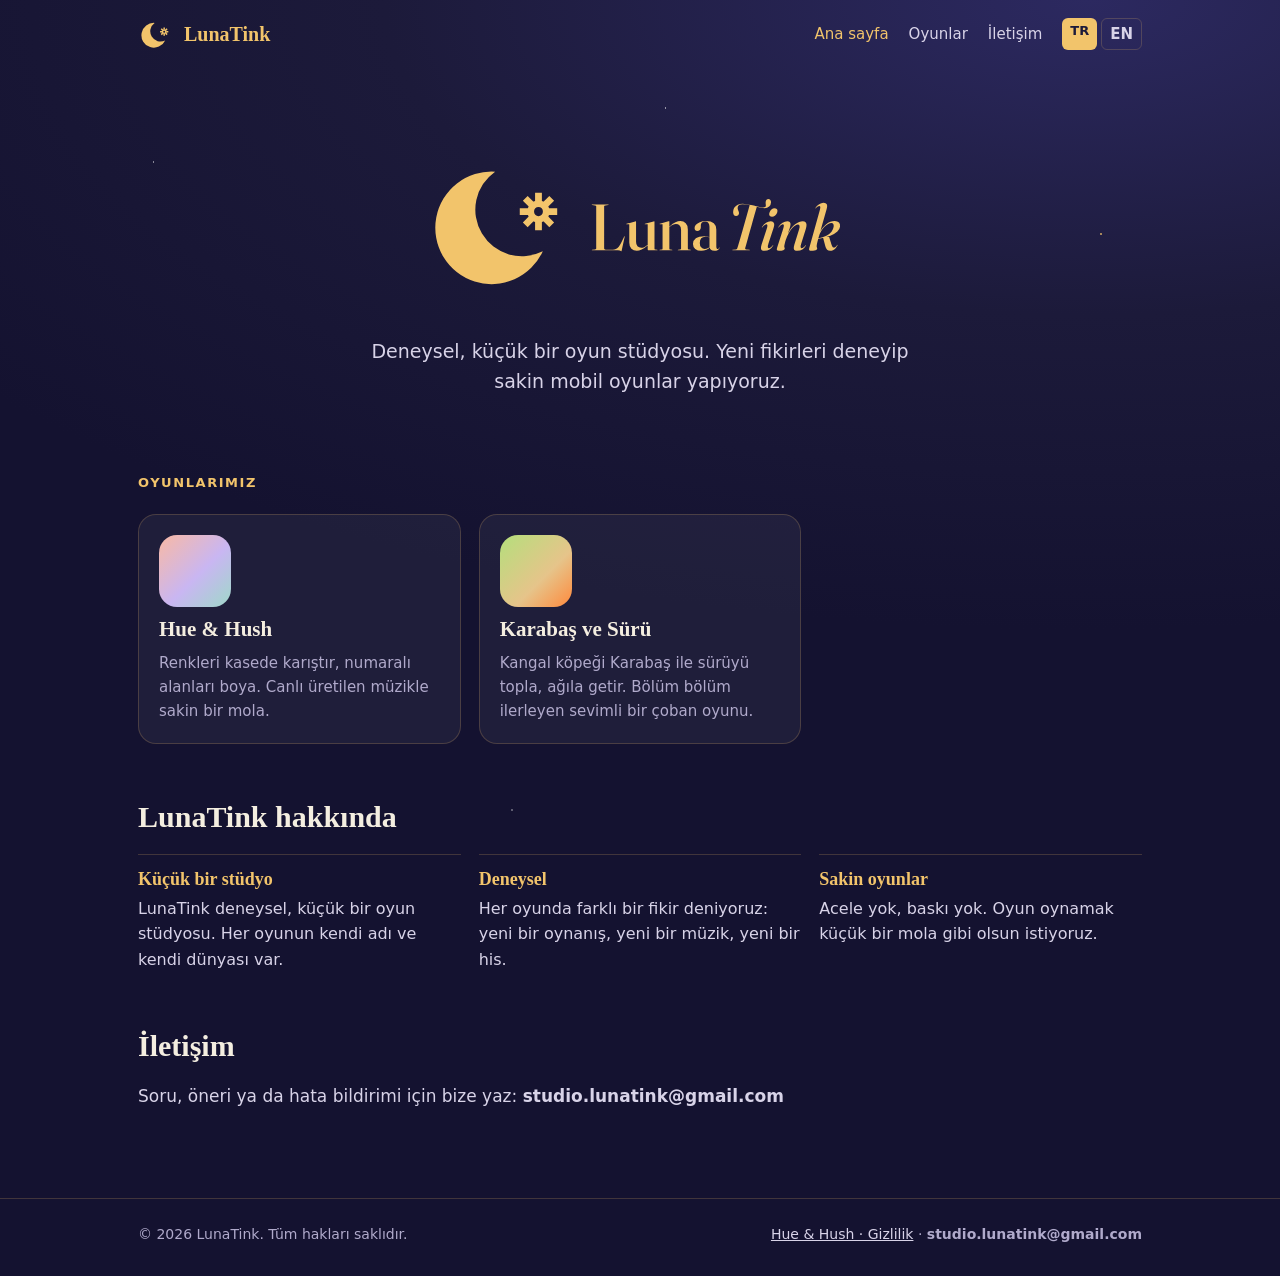
==== commit cf6e3251: "Add new game 'Karabaş ve Sürü' to games section Updated game section to include new game 'Karabaş ve" ====
--- a/index.html
+++ b/index.html
@@ -104,7 +104,7 @@
 <section class="hero"><svg class="logo" viewBox="0 0 451 180" role="img" aria-label="LunaTink"><path d="M130.22 114.91 A55.20 55.20 0 1 1 83.42 36.91 A45.60 45.60 0 0 0 130.22 114.91Z" fill="currentColor"/><path d="M122.62 57.69 L129.30 57.69 L129.30 66.87 L122.62 66.87Z M136.58 60.71 L141.29 65.42 L134.81 71.91 L130.09 67.19Z M144.31 72.70 L144.31 79.38 L135.13 79.38 L135.13 72.70Z M141.29 86.66 L136.58 91.37 L130.09 84.89 L134.81 80.17Z M129.30 94.39 L122.62 94.39 L122.62 85.21 L129.30 85.21Z M115.34 91.37 L110.63 86.66 L117.11 80.17 L121.83 84.89Z M107.61 79.38 L107.61 72.70 L116.79 72.70 L116.79 79.38Z M110.63 65.42 L115.34 60.71 L121.83 67.19 L117.11 71.91Z" fill="currentColor"/><path d="M115.12 76.04 a10.84 10.84 0 1 0 21.68 0 a10.84 10.84 0 1 0 -21.68 0Z M121.62 76.04 a4.34 4.34 0 1 1 8.67 0 a4.34 4.34 0 1 1 -8.67 0Z" fill="currentColor" fill-rule="evenodd"/><path d="M194.304 69.616 191.52 70.032Q190.944 70.096 190.64 70.304Q190.336 70.512 190.336 70.896V112.144Q190.336 112.816 190.736 113.12Q191.136 113.424 191.904 113.424H198.912Q200.448 113.424 201.808 112.84800000000001Q203.168 112.272 204.48000000000002 110.768Q205.792 109.264 207.168 106.448L210.048 100.496Q210.144 100.336 210.208 100.27199999999999Q210.272 100.208 210.368 100.24Q210.496 100.24 210.52800000000002 100.368Q210.56 100.496 210.496 100.72L207.552 114.256Q207.456 114.672 207.40800000000002 114.78399999999999Q207.36 114.896 207.264 114.896Q207.072 114.896 206.656 114.672Q206.24 114.448 205.584 114.22399999999999Q204.928 114.0 203.904 114.0H178.528Q178.4 114.0 178.32 113.936Q178.24 113.872 178.24 113.808Q178.24 113.616 178.592 113.584L181.376 113.168Q181.984 113.072 182.272 112.88Q182.56 112.688 182.56 112.304V70.896Q182.56 70.512 182.272 70.304Q181.984 70.096 181.376 70.032L178.592 69.616Q178.24 69.55199999999999 178.24 69.392Q178.24 69.29599999999999 178.32 69.24799999999999Q178.4 69.19999999999999 178.528 69.19999999999999H194.368Q194.528 69.19999999999999 194.59199999999998 69.24799999999999Q194.656 69.29599999999999 194.656 69.392Q194.656 69.55199999999999 194.304 69.616ZM233.056 113.008V108.944V108.784V88.88Q233.056 88.688 232.96 88.592Q232.864 88.496 232.64 88.496H230.368Q230.24 88.496 230.176 88.43199999999999Q230.112 88.368 230.112 88.27199999999999Q230.112 88.176 230.176 88.128Q230.24 88.08 230.368 88.048L238.784 85.68Q239.04 85.616 239.152 85.6Q239.264 85.584 239.392 85.584Q239.552 85.584 239.632 85.68Q239.712 85.776 239.712 85.936V112.304Q239.712 112.688 239.88799999999998 112.928Q240.064 113.168 240.48 113.264L242.368 113.552Q242.56 113.584 242.624 113.648Q242.688 113.712 242.688 113.808Q242.688 113.872 242.624 113.936Q242.56 114.0 242.432 114.0H233.92Q233.504 114.0 233.28 113.744Q233.056 113.488 233.056 113.008ZM214.976 106.384V88.88Q214.976 88.688 214.88 88.592Q214.784 88.496 214.56 88.496H212.256Q212.128 88.496 212.064 88.43199999999999Q212.0 88.368 212.0 88.27199999999999Q212.0 88.176 212.07999999999998 88.128Q212.16 88.08 212.256 88.048L220.736 85.68Q220.992 85.616 221.10399999999998 85.6Q221.216 85.584 221.312 85.584Q221.472 85.584 221.55200000000002 85.68Q221.632 85.776 221.632 85.936V105.712Q221.632 108.752 223.024 110.16Q224.416 111.568 226.72 111.568Q228.16 111.568 229.648 110.94399999999999Q231.136 110.32 232.64 108.944L233.728 107.952L234.016 108.272L232.89600000000002 109.264Q229.664 112.176 227.12 113.344Q224.576 114.512 222.336 114.512Q219.136 114.512 217.05599999999998 112.52799999999999Q214.976 110.544 214.976 106.384ZM254.27200000000002 85.872V112.304Q254.27200000000002 112.688 254.464 112.928Q254.656 113.168 255.04000000000002 113.264L256.928 113.552Q257.248 113.616 257.248 113.808Q257.248 114.0 256.992 114.0H244.8Q244.73600000000002 114.0 244.656 113.936Q244.57600000000002 113.872 244.57600000000002 113.808Q244.57600000000002 113.744 244.64000000000001 113.68Q244.704 113.616 244.864 113.584L246.848 113.264Q247.264 113.168 247.44 112.928Q247.616 112.688 247.616 112.336V88.816Q247.616 88.624 247.536 88.52799999999999Q247.45600000000002 88.432 247.23200000000003 88.432H244.92800000000003Q244.8 88.432 244.73600000000002 88.368Q244.67200000000003 88.304 244.67200000000003 88.208Q244.67200000000003 88.112 244.752 88.064Q244.83200000000002 88.01599999999999 244.92800000000003 87.984L253.376 85.616Q253.632 85.55199999999999 253.74400000000003 85.536Q253.85600000000002 85.52 253.95200000000003 85.52Q254.11200000000002 85.52 254.192 85.616Q254.27200000000002 85.712 254.27200000000002 85.872ZM253.66400000000002 91.952 253.376 91.664 254.496 90.64Q257.76 87.696 260.304 86.56Q262.848 85.424 265.088 85.424Q268.288 85.424 270.352 87.392Q272.416 89.36 272.416 93.55199999999999V112.08Q272.416 112.592 272.672 112.912Q272.928 113.232 273.44 113.328L275.072 113.584Q275.232 113.616 275.29600000000005 113.664Q275.36 113.712 275.36 113.808Q275.36 113.872 275.29600000000005 113.936Q275.232 114.0 275.10400000000004 114.0H262.848Q262.56 114.0 262.56 113.808Q262.56 113.616 262.91200000000003 113.552L264.86400000000003 113.264Q265.408 113.168 265.584 112.84800000000001Q265.76 112.528 265.76 112.08V94.224Q265.76 91.152 264.384 89.75999999999999Q263.00800000000004 88.368 260.672 88.368Q259.232 88.368 257.76 88.976Q256.288 89.584 254.752 90.992ZM293.95200000000006 111.024V110.768L293.63200000000006 111.056V91.12Q293.63200000000006 88.52799999999999 292.59200000000004 87.16799999999999Q291.552 85.80799999999999 289.53600000000006 85.80799999999999Q287.29600000000005 85.80799999999999 286.22400000000005 86.89599999999999Q285.15200000000004 87.984 285.15200000000004 89.264V91.664Q285.15200000000004 93.104 284.1600000000001 94.08Q283.16800000000006 95.056 281.6 95.056Q280.48 95.056 279.744 94.352Q279.00800000000004 93.648 279.00800000000004 92.24Q279.00800000000004 90.576 280.30400000000003 89.008Q281.6 87.44 284.12800000000004 86.416Q286.65600000000006 85.392 290.336 85.392Q295.36 85.392 297.84000000000003 87.55199999999999Q300.32000000000005 89.712 300.32000000000005 93.616V110.416Q300.32000000000005 111.632 300.73600000000005 112.16Q301.15200000000004 112.688 301.76000000000005 112.688Q302.336 112.688 302.784 112.336Q303.232 111.984 303.32800000000003 111.216Q303.36 111.088 303.408 111.056Q303.456 111.024 303.48800000000006 111.024Q303.58400000000006 111.024 303.61600000000004 111.056Q303.648 111.088 303.648 111.216Q303.648 111.76 303.136 112.54400000000001Q302.624 113.328 301.504 113.936Q300.384 114.544 298.528 114.544Q296.16 114.544 295.05600000000004 113.568Q293.95200000000006 112.592 293.95200000000006 111.024ZM277.44000000000005 107.824Q277.44000000000005 104.432 280.24 102.336Q283.04 100.24 288.96000000000004 100.24Q291.07200000000006 100.24 292.44800000000004 100.63999999999999Q293.824 101.03999999999999 294.97600000000006 101.648L294.752 101.872Q293.6 101.328 292.35200000000003 101.00800000000001Q291.10400000000004 100.688 289.56800000000004 100.688Q286.944 100.688 285.53600000000006 102.32Q284.12800000000004 103.952 284.12800000000004 106.832Q284.12800000000004 109.616 285.47200000000004 111.136Q286.81600000000003 112.656 288.96000000000004 112.656Q290.432 112.656 291.872 111.98400000000001Q293.312 111.312 294.27200000000005 110.064L294.59200000000004 110.256Q293.184 112.336 290.736 113.45599999999999Q288.288 114.576 285.47200000000004 114.576Q281.88800000000003 114.576 279.66400000000004 112.68799999999999Q277.44000000000005 110.8 277.44000000000005 107.824Z" fill="currentColor"/><path d="M326.15999999999997 68.432Q327.568 68.432 329.808 68.80000000000001Q332.048 69.168 334.608 69.712Q337.168 70.256 339.568 70.8Q341.968 71.344 343.808 71.71199999999999Q345.648 72.08 346.352 72.08Q347.472 72.08 348.096 71.696Q348.71999999999997 71.312 348.848 70.544Q348.944 69.80799999999999 348.784 68.816Q348.624 67.824 348.71999999999997 66.64Q348.816 65.29599999999999 349.568 64.512Q350.32 63.728 351.44 63.728Q352.528 63.728 353.264 64.592Q354.0 65.45599999999999 353.968 66.928Q353.936 69.52 352.11199999999997 71.104Q350.288 72.688 347.76 72.688Q346.384 72.688 344.224 72.304Q342.06399999999996 71.92 339.52 71.344Q336.976 70.768 334.432 70.19200000000001Q331.888 69.616 329.712 69.232Q327.536 68.848 326.128 68.848Q323.856 68.848 322.688 69.632Q321.52 70.416 321.328 71.888Q321.168 73.19999999999999 321.504 74.14399999999999Q321.84 75.088 322.24 75.92Q322.64 76.75200000000001 322.576 77.80799999999999Q322.544 78.99199999999999 321.76 79.75999999999999Q320.976 80.52799999999999 319.664 80.49600000000001Q318.192 80.464 317.376 79.088Q316.56 77.71199999999999 316.88 75.47200000000001Q317.104 73.488 318.24 71.904Q319.376 70.32 321.376 69.376Q323.376 68.432 326.15999999999997 68.432ZM328.71999999999997 111.568Q328.496 112.304 328.72 112.688Q328.944 113.072 329.584 113.136L332.752 113.488Q333.168 113.52 333.168 113.744Q333.168 113.872 333.08799999999997 113.936Q333.008 114.0 332.784 114.0H316.4Q316.24 114.0 316.144 113.936Q316.048 113.872 316.048 113.776Q316.048 113.616 316.15999999999997 113.568Q316.272 113.52 316.464 113.488L319.568 113.136Q320.144 113.072 320.48 112.70400000000001Q320.816 112.336 321.04 111.632Q321.488 110.192 322.256 107.584Q323.024 104.976 323.98400000000004 101.632Q324.944 98.288 326.03200000000004 94.544Q327.12 90.8 328.176 87.03999999999999Q329.23199999999997 83.28 330.192 79.888Q331.152 76.49600000000001 331.904 73.82400000000001Q332.656 71.152 333.072 69.616L340.176 71.152Q339.69599999999997 72.688 338.928 75.31200000000001Q338.15999999999997 77.936 337.23199999999997 81.232Q336.304 84.52799999999999 335.28 88.14399999999999Q334.256 91.75999999999999 333.248 95.344Q332.24 98.928 331.36 102.128Q330.48 105.328 329.79200000000003 107.77600000000001Q329.104 110.224 328.71999999999997 111.568ZM351.536 107.216Q350.64 110.032 350.88 111.008Q351.12 111.984 351.952 111.984Q352.656 111.984 353.504 111.40799999999999Q354.352 110.832 355.59999999999997 109.264Q355.76 109.04 355.84000000000003 108.96000000000001Q355.92 108.88 356.01599999999996 108.912Q356.144 108.944 356.128 109.104Q356.11199999999997 109.264 355.952 109.55199999999999Q354.608 111.824 352.512 113.184Q350.416 114.544 347.568 114.544Q345.872 114.544 345.00800000000004 113.904Q344.144 113.264 344.08 111.91999999999999Q344.01599999999996 110.576 344.656 108.528L349.616 93.456Q350.544 90.64 350.4 89.6Q350.256 88.56 349.36 88.56Q348.688 88.56 347.808 89.136Q346.928 89.712 345.456 91.408Q345.328 91.568 345.23199999999997 91.632Q345.13599999999997 91.696 345.03999999999996 91.664Q344.944 91.632 344.976 91.536Q345.008 91.44 345.104 91.28Q346.832 88.56 349.056 87.024Q351.28 85.488 353.616 85.488Q355.12 85.488 356.01599999999996 86.176Q356.912 86.864 357.08799999999997 88.304Q357.264 89.744 356.52799999999996 91.984ZM354.96 81.136Q353.616 81.136 352.88 80.416Q352.144 79.696 352.144 78.608Q352.144 77.45599999999999 352.832 76.112Q353.52 74.768 354.672 73.80799999999999Q355.824 72.848 357.264 72.848Q358.864 72.848 359.568 73.568Q360.272 74.288 360.272 75.344Q360.272 76.72 359.6 78.048Q358.928 79.376 357.744 80.256Q356.56 81.136 354.96 81.136ZM361.168 91.664Q361.072 91.632 361.10400000000004 91.52000000000001Q361.136 91.408 361.232 91.28Q362.96000000000004 88.56 365.29600000000005 87.024Q367.632 85.488 369.93600000000004 85.488Q371.504 85.488 372.30400000000003 86.19200000000001Q373.10400000000004 86.896 373.10400000000004 88.368Q373.10400000000004 89.424 372.70400000000006 90.928Q372.30400000000003 92.432 371.76 94.0Q371.216 95.568 370.752 96.864Q370.288 98.16 370.16 98.832L369.968 98.768Q371.696 95.024 373.664 92.48Q375.632 89.936 377.632 88.4Q379.632 86.864 381.52 86.176Q383.408 85.488 384.976 85.488Q386.96000000000004 85.488 387.87200000000007 86.432Q388.78400000000005 87.376 388.78400000000005 89.088Q388.78400000000005 90.8 388.08000000000004 93.136L383.696 107.216Q382.76800000000003 110.128 383.04 111.056Q383.312 111.984 384.112 111.984Q384.78400000000005 111.984 385.63200000000006 111.40799999999999Q386.48 110.832 387.728 109.264Q387.92 109.04 388.0 108.96000000000001Q388.08000000000004 108.88 388.17600000000004 108.912Q388.27200000000005 108.944 388.25600000000003 109.104Q388.24 109.264 388.112 109.55199999999999Q386.76800000000003 111.824 384.688 113.184Q382.608 114.544 379.728 114.544Q378.03200000000004 114.544 377.168 113.888Q376.30400000000003 113.232 376.25600000000003 111.904Q376.208 110.576 376.81600000000003 108.528L381.29600000000005 94.224Q382.288 91.056 381.93600000000004 89.952Q381.584 88.848 380.17600000000004 88.848Q379.24800000000005 88.848 377.82400000000007 89.632Q376.40000000000003 90.416 374.784 92.16Q373.168 93.904 371.552 96.72Q369.93600000000004 99.536 368.59200000000004 103.536Q367.952 105.456 367.6 106.80000000000001Q367.24800000000005 108.144 367.10400000000004 109.04Q366.96000000000004 109.936 366.96000000000004 110.48Q366.96000000000004 111.056 367.20000000000005 111.408Q367.44000000000005 111.76 367.44000000000005 112.272Q367.44000000000005 113.232 365.93600000000004 113.888Q364.432 114.544 361.776 114.544Q360.048 114.544 359.744 113.824Q359.44 113.104 359.92 111.504L365.744 93.424Q366.704 90.576 366.528 89.568Q366.35200000000003 88.56 365.488 88.56Q364.81600000000003 88.56 363.93600000000004 89.136Q363.05600000000004 89.712 361.584 91.408Q361.456 91.568 361.36 91.632Q361.264 91.696 361.168 91.664ZM401.904 74.16 391.536 111.536Q391.248 112.656 391.28 113.31200000000001Q391.31199999999995 113.968 391.808 114.256Q392.304 114.544 393.424 114.544Q395.248 114.544 396.544 114.256Q397.84 113.968 398.544 113.456Q399.248 112.944 399.248 112.208Q399.248 111.728 398.99199999999996 111.376Q398.736 111.024 398.736 110.416Q398.736 109.68 398.88 108.688Q399.024 107.696 399.44 105.92Q399.856 104.144 400.656 101.168Q401.52 98.032 403.024 95.44Q404.52799999999996 92.848 406.36799999999994 90.99199999999999Q408.20799999999997 89.136 410.01599999999996 88.176Q411.82399999999996 87.21600000000001 413.23199999999997 87.28Q414.47999999999996 87.376 415.03999999999996 88.336Q415.59999999999997 89.29599999999999 415.376 90.992Q414.99199999999996 93.55199999999999 413.28 95.792Q411.568 98.032 408.256 99.72800000000001Q404.94399999999996 101.424 399.76 102.416L399.856 102.928Q407.44 101.55199999999999 412.11199999999997 99.71199999999999Q416.784 97.872 419.03999999999996 95.664Q421.296 93.456 421.616 90.992Q421.96799999999996 88.368 420.592 86.896Q419.216 85.424 416.56 85.328Q414.416 85.264 412.15999999999997 86.16Q409.904 87.056 407.808 88.75200000000001Q405.712 90.44800000000001 404.01599999999996 92.768Q402.32 95.088 401.296 97.872L401.936 96.848L408.52799999999996 73.52Q408.976 71.92 408.99199999999996 70.768Q409.008 69.616 408.60799999999995 68.88Q408.20799999999997 68.144 407.456 67.808Q406.704 67.47200000000001 405.616 67.47200000000001Q404.144 67.47200000000001 402.64 68.096Q401.13599999999997 68.72 399.77599999999995 69.92Q398.416 71.12 397.35999999999996 72.75200000000001Q397.264 72.88 397.23199999999997 72.99199999999999Q397.2 73.104 397.296 73.136Q397.392 73.168 397.504 73.104Q397.616 73.03999999999999 397.712 72.88Q398.99199999999996 71.50399999999999 399.82399999999996 71.024Q400.656 70.544 401.296 70.544Q402.032 70.544 402.256 71.312Q402.47999999999996 72.08 401.904 74.16ZM404.976 101.424 407.216 110.0Q407.856 112.464 408.976 113.50399999999999Q410.096 114.544 411.856 114.544Q413.424 114.544 414.71999999999997 114.01599999999999Q416.01599999999996 113.488 417.12 112.288Q418.224 111.088 419.18399999999997 109.072Q419.248 108.912 419.248 108.832Q419.248 108.752 419.152 108.72Q419.08799999999997 108.656 418.99199999999996 108.70400000000001Q418.89599999999996 108.752 418.832 108.848Q417.936 110.256 417.18399999999997 110.816Q416.43199999999996 111.376 415.728 111.376Q414.928 111.376 414.368 110.72Q413.808 110.064 413.328 108.496L410.57599999999996 99.696Z" fill="currentColor"/></svg><p>Deneysel, küçük bir oyun stüdyosu. Yeni fikirleri deneyip sakin mobil oyunlar yapıyoruz.</p></section>
 <section class="section"><span class="eyebrow">Oyunlarımız</span><div class="games">
   <a class="game" href="hue-and-hush.html"><div class="ic" role="img" aria-label="Hue &amp; Hush"></div><h3>Hue &amp; Hush</h3><p>Renkleri kasede karıştır, numaralı alanları boya. Canlı üretilen müzikle sakin bir mola.</p></a>
-  <div class="game soon"><div class="ic"></div><h3>Yakında</h3><p>Sıradaki oyun üzerinde çalışıyoruz.</p></div>
+  <a class="game" href="karabas/"><div class="ic" role="img" aria-label="Karabaş ve Sürü" style="background:linear-gradient(135deg,#b4df7c,#e6c48a 60%,#ff8a3d)"></div><h3>Karabaş ve Sürü</h3><p>Kangal köpeği Karabaş ile sürüyü topla, ağıla getir. Bölüm bölüm ilerleyen sevimli bir çoban oyunu.</p></a>
 </div></section>
 <section class="section"><h2>LunaTink hakkında</h2><div class="about"><div><h3>Küçük bir stüdyo</h3><p>LunaTink deneysel, küçük bir oyun stüdyosu. Her oyunun kendi adı ve kendi dünyası var.</p></div><div><h3>Deneysel</h3><p>Her oyunda farklı bir fikir deniyoruz: yeni bir oynanış, yeni bir müzik, yeni bir his.</p></div><div><h3>Sakin oyunlar</h3><p>Acele yok, baskı yok. Oyun oynamak küçük bir mola gibi olsun istiyoruz.</p></div></div></section>
 <section class="section" id="contact"><h2>İletişim</h2><p style="margin:0;color:var(--soft)">Soru, öneri ya da hata bildirimi için bize yaz: <span class="mail">studio.lunatink@gmail.com</span></p></section>
